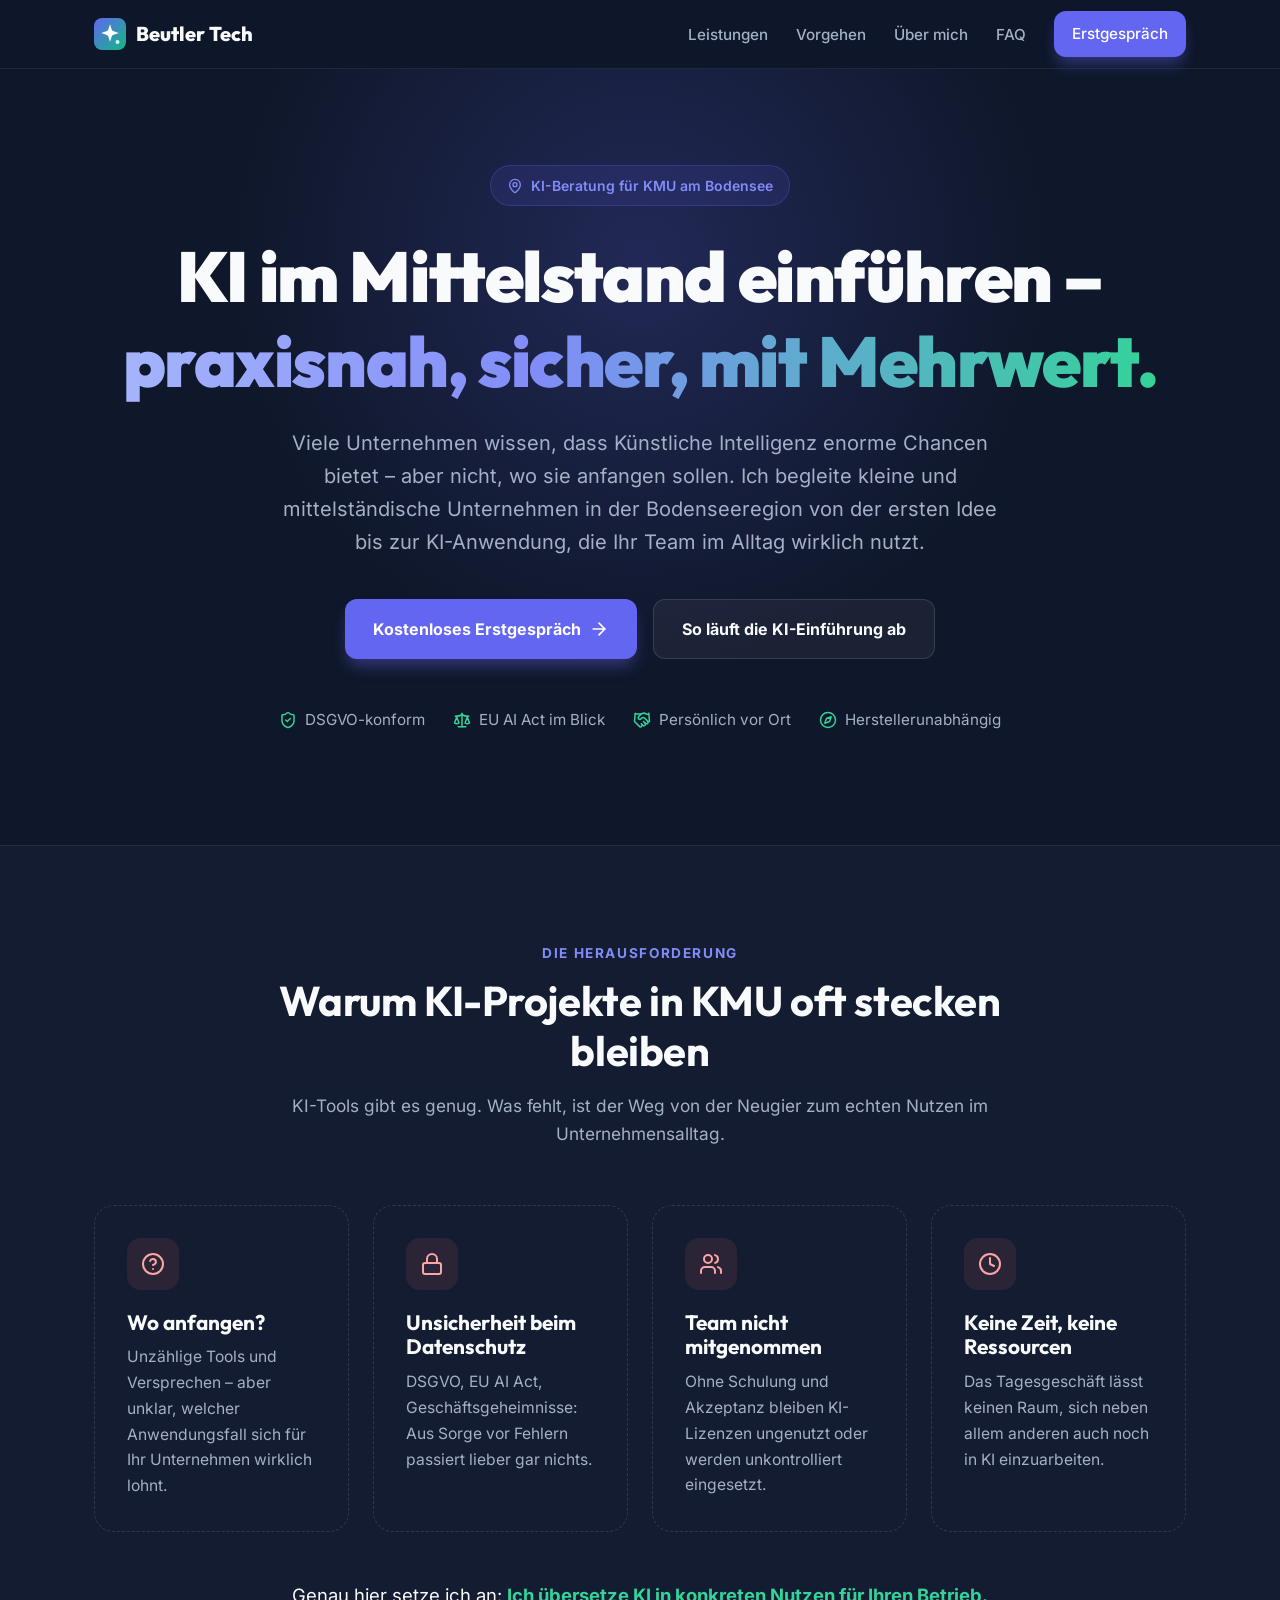
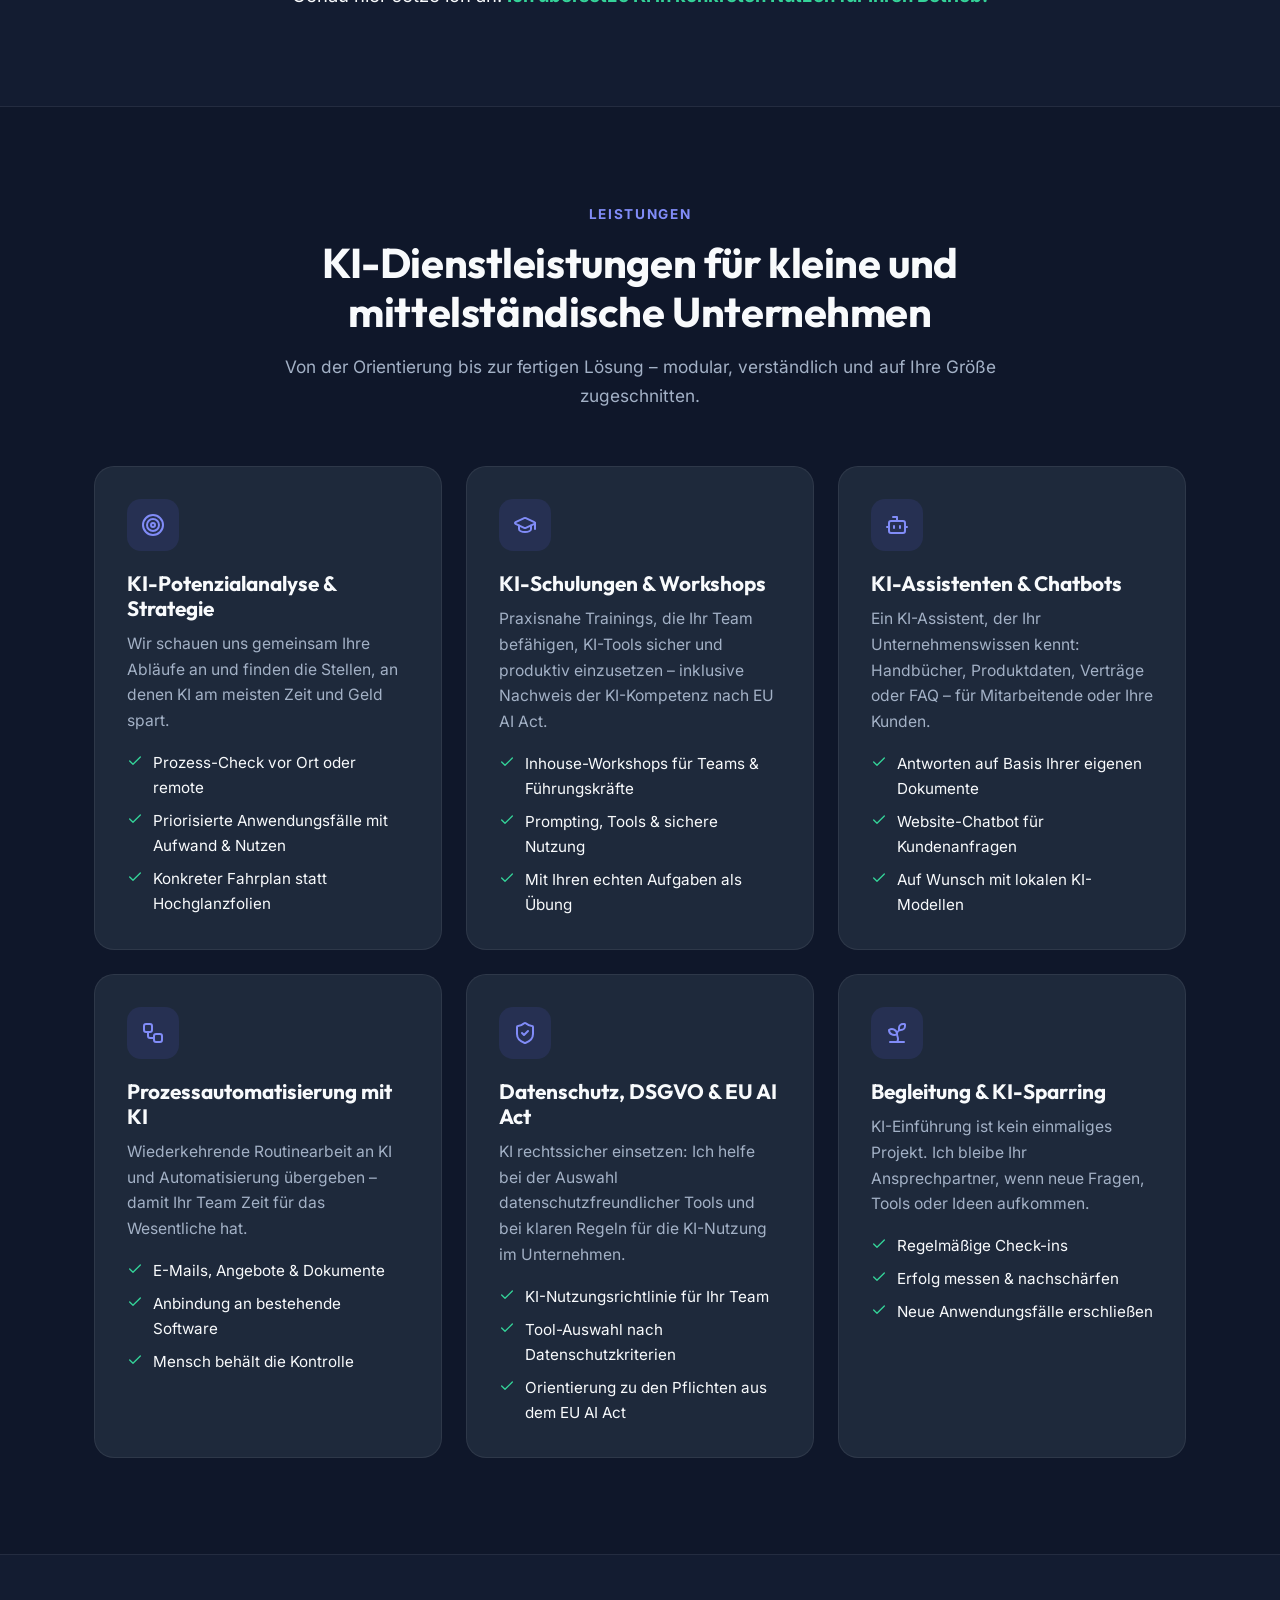
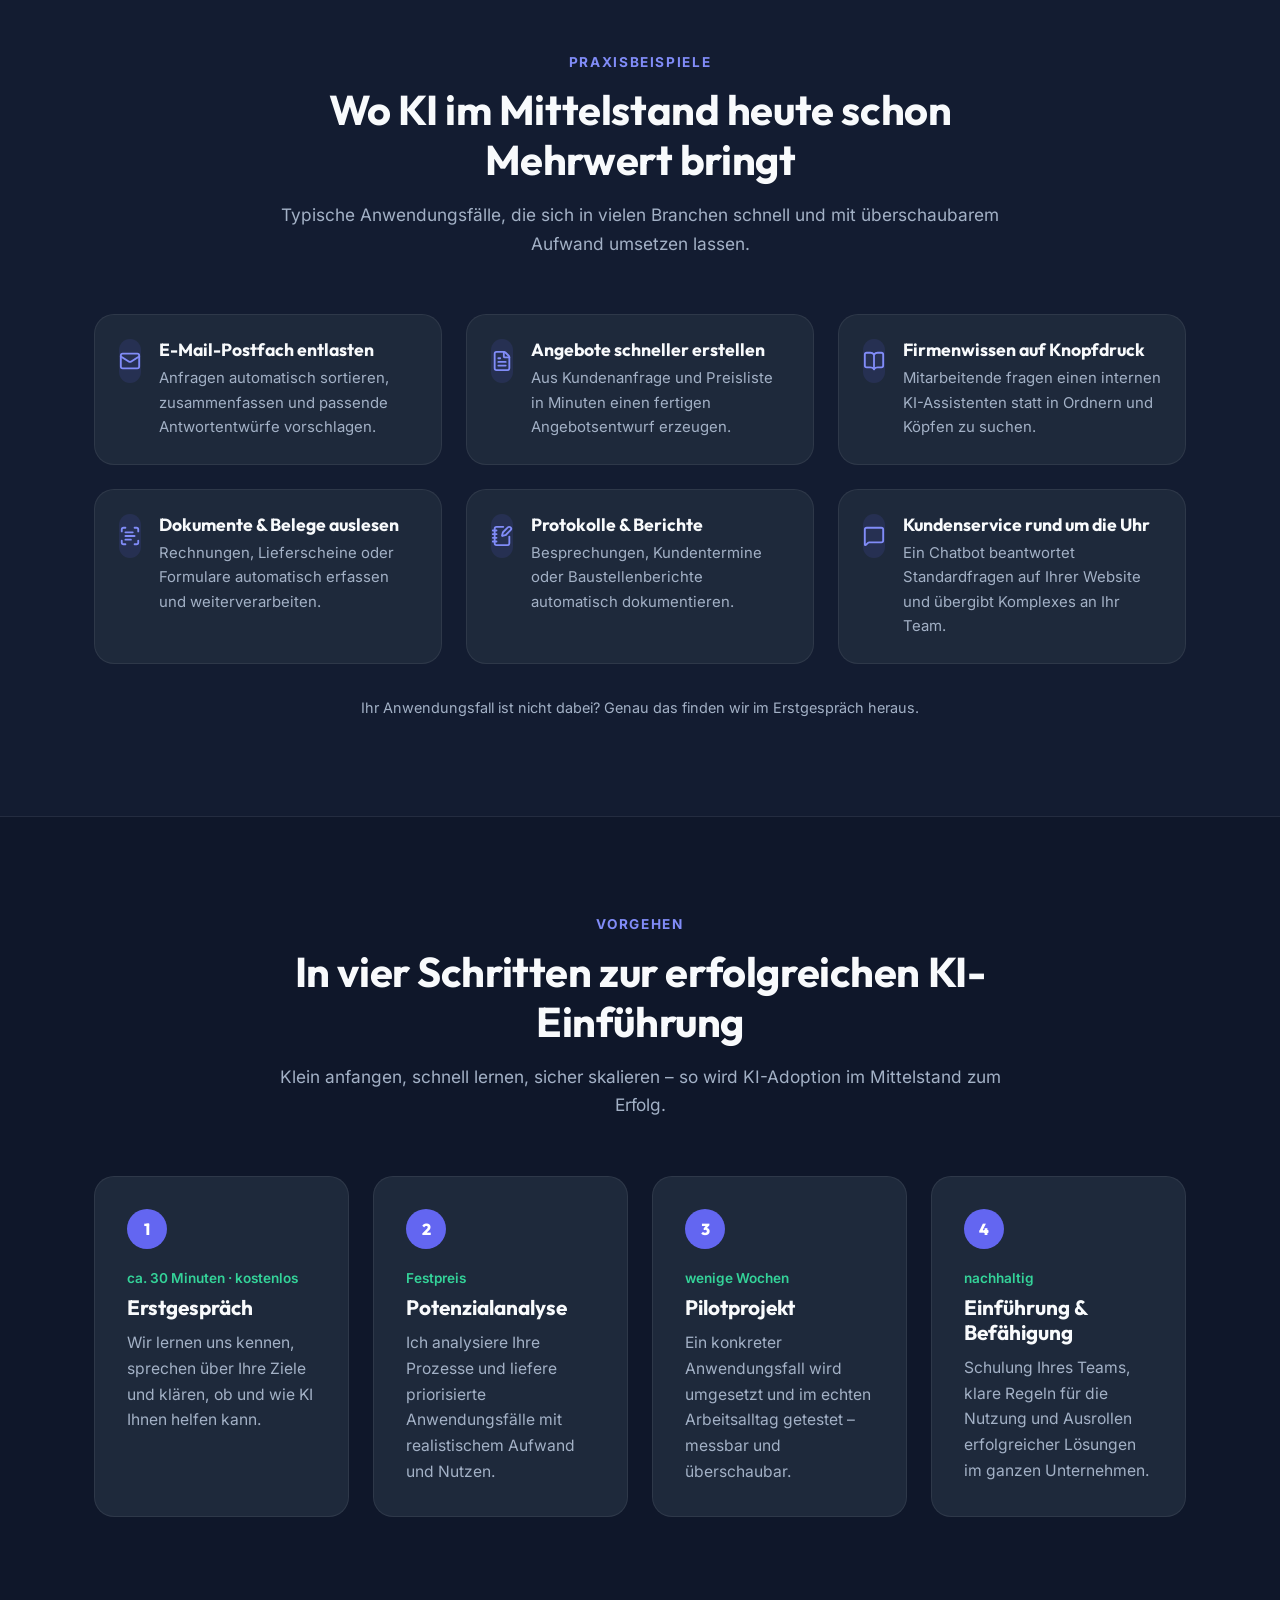
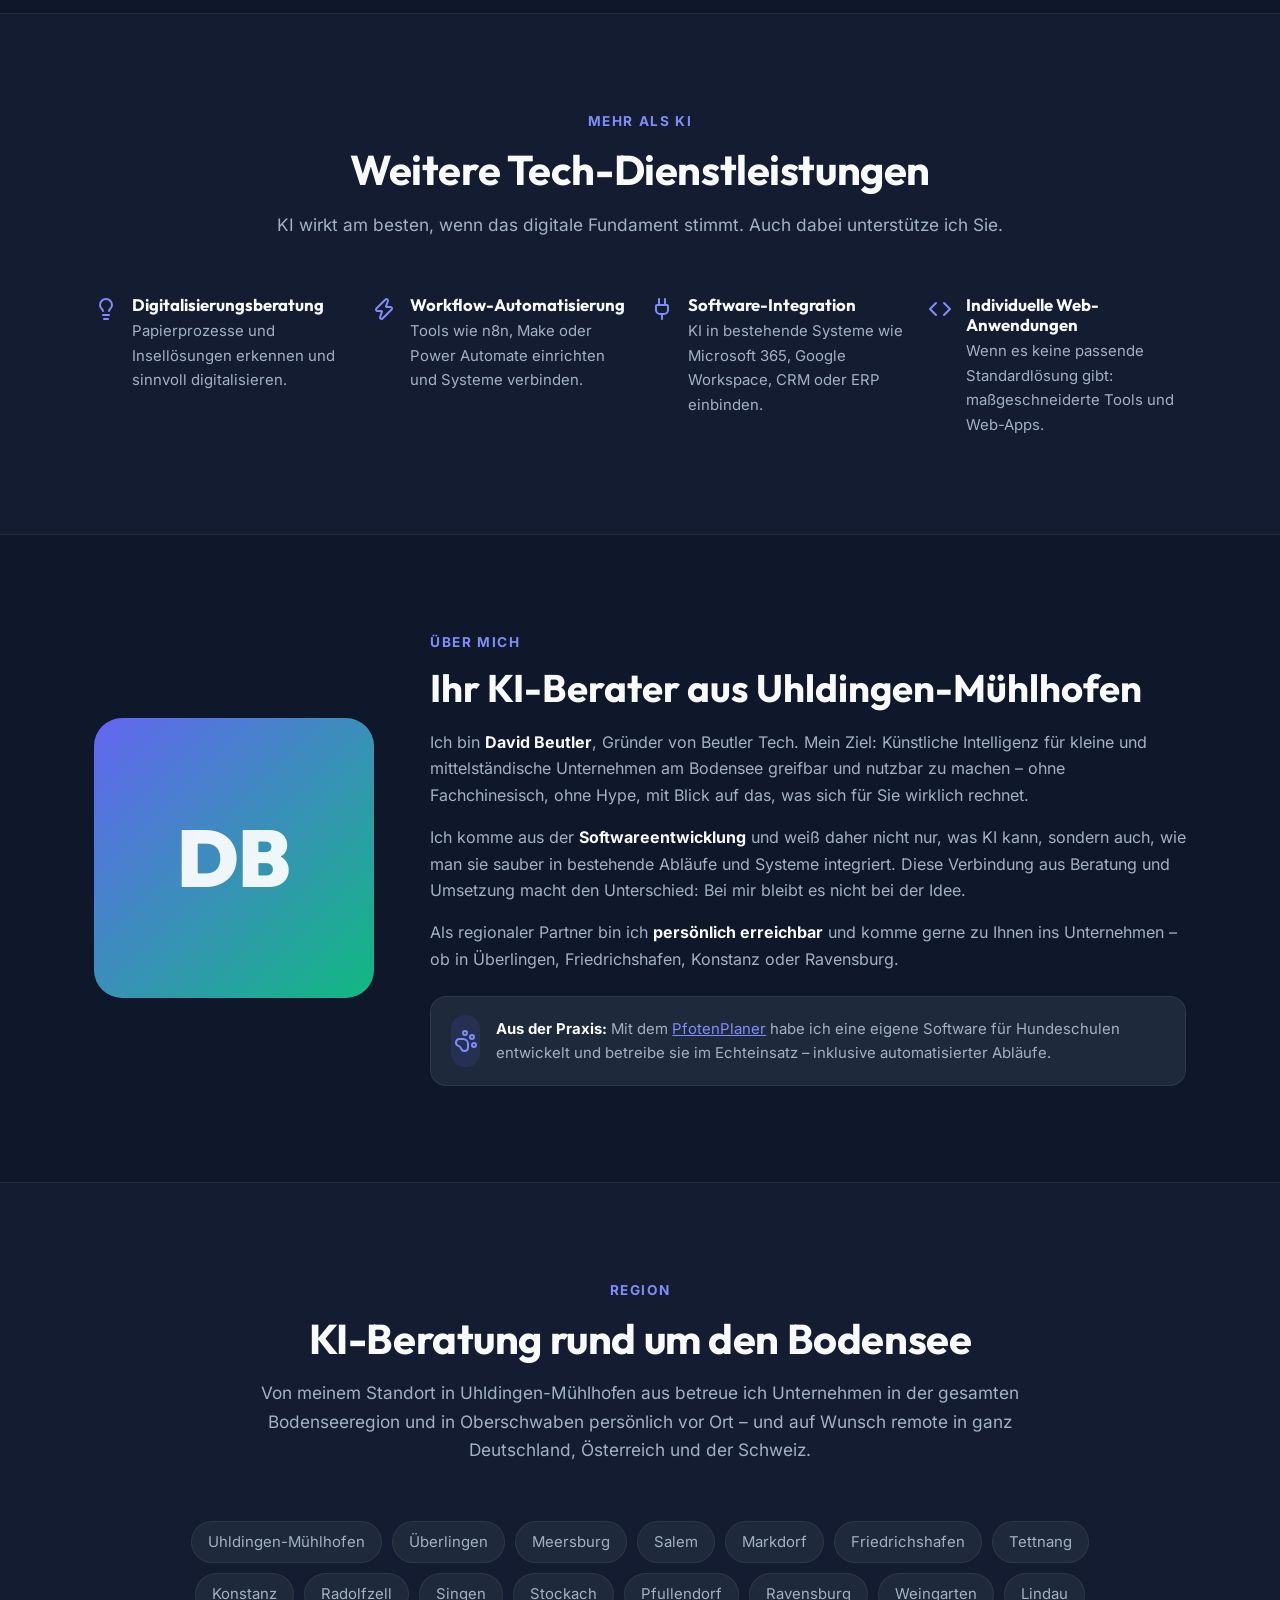
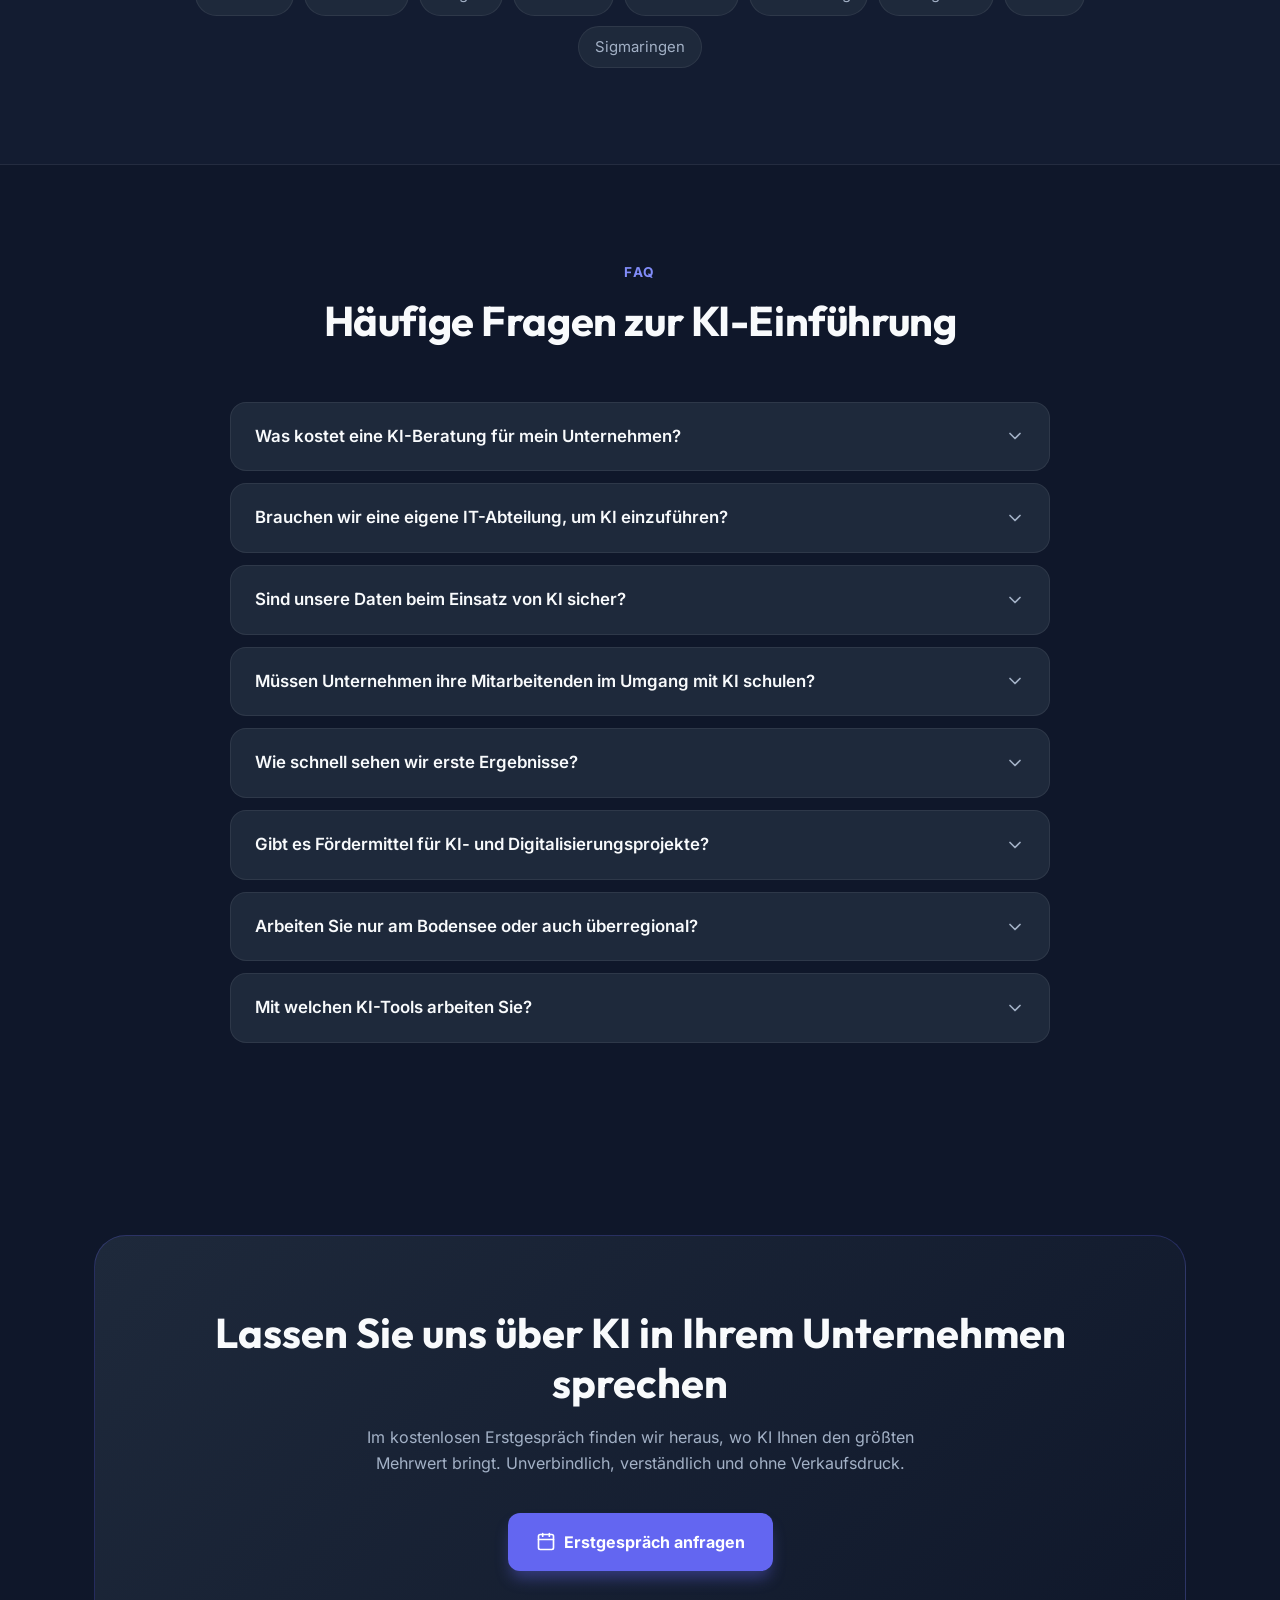
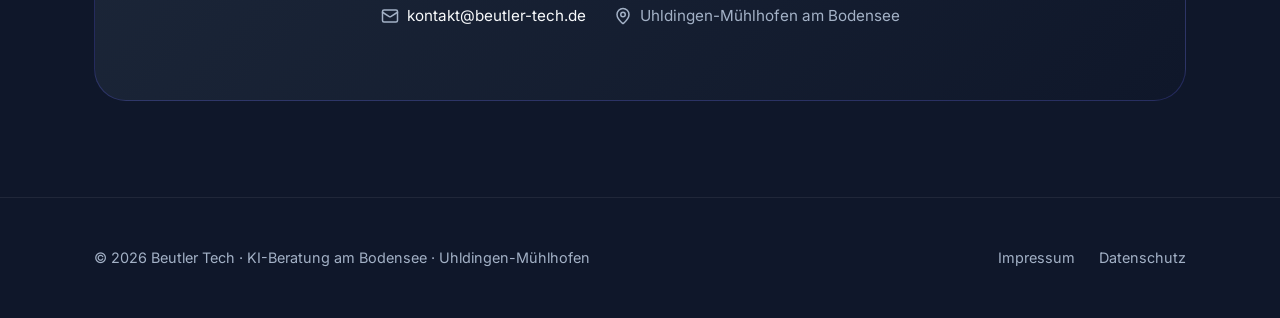
==== index.html @ 0187c8d6 "Relaunch: Positionierung als KI-Beratung für KMU am Bodensee - Startseite komplett neu auf KI-Adopti" ====
<!DOCTYPE html>
<html lang="de">

<head>
    <meta charset="UTF-8">
    <meta name="viewport" content="width=device-width, initial-scale=1.0">
    <title>KI-Beratung am Bodensee für KMU | Beutler Tech</title>
    <meta name="description"
        content="KI-Beratung & KI-Einführung für kleine und mittelständische Unternehmen am Bodensee: Potenzialanalyse, KI-Schulungen nach EU AI Act, KI-Assistenten und Automatisierung – DSGVO-konform, persönlich, aus Uhldingen-Mühlhofen.">
    <meta name="robots" content="index, follow, max-image-preview:large">
    <meta name="author" content="David Beutler">
    <link rel="canonical" href="https://beutler-tech.de/">
    <meta name="theme-color" content="#0f172a">

    <!-- Lokale Region (für regionale Suche) -->
    <meta name="geo.region" content="DE-BW">
    <meta name="geo.placename" content="Uhldingen-Mühlhofen">
    <meta name="geo.position" content="47.7333;9.2500">
    <meta name="ICBM" content="47.7333, 9.2500">

    <!-- Open Graph / Social Media -->
    <meta property="og:type" content="website">
    <meta property="og:locale" content="de_DE">
    <meta property="og:site_name" content="Beutler Tech">
    <meta property="og:url" content="https://beutler-tech.de/">
    <meta property="og:title" content="KI-Beratung am Bodensee für KMU | Beutler Tech">
    <meta property="og:description"
        content="KI im Mittelstand einführen – praxisnah, DSGVO-konform und mit messbarem Nutzen. Persönliche KI-Beratung, Schulungen und Umsetzung rund um den Bodensee.">
    <meta property="og:image" content="https://beutler-tech.de/assets/img/og-image.png">
    <meta property="og:image:width" content="1200">
    <meta property="og:image:height" content="630">
    <meta property="og:image:alt" content="Beutler Tech – KI-Beratung für KMU am Bodensee">
    <meta name="twitter:card" content="summary_large_image">

    <!-- Icons -->
    <link rel="icon" href="/favicon.svg" type="image/svg+xml">
    <link rel="apple-touch-icon" href="/assets/img/apple-touch-icon.png">

    <link rel="preload" href="/assets/fonts/outfit-latin-var.woff2" as="font" type="font/woff2" crossorigin>
    <link rel="preload" href="/assets/fonts/inter-latin-var.woff2" as="font" type="font/woff2" crossorigin>
    <link rel="stylesheet" href="/assets/css/style.css">
    <script>document.documentElement.classList.add('js');</script>

    <!-- Strukturierte Daten für Suchmaschinen -->
    <script type="application/ld+json">
    {
        "@context": "https://schema.org",
        "@graph": [
            {
                "@type": "ProfessionalService",
                "@id": "https://beutler-tech.de/#business",
                "name": "Beutler Tech",
                "alternateName": "Beutler Tech – KI-Beratung am Bodensee",
                "description": "KI-Beratung, KI-Schulungen und KI-Einführung für kleine und mittelständische Unternehmen in der Bodenseeregion. Potenzialanalyse, KI-Assistenten, Prozessautomatisierung, DSGVO und EU AI Act.",
                "url": "https://beutler-tech.de/",
                "logo": "https://beutler-tech.de/assets/img/apple-touch-icon.png",
                "image": "https://beutler-tech.de/assets/img/og-image.png",
                "email": "kontakt@beutler-tech.de",
                "founder": { "@id": "https://beutler-tech.de/#david" },
                "address": {
                    "@type": "PostalAddress",
                    "addressLocality": "Uhldingen-Mühlhofen",
                    "postalCode": "88690",
                    "addressRegion": "Baden-Württemberg",
                    "addressCountry": "DE"
                },
                "geo": {
                    "@type": "GeoCoordinates",
                    "latitude": 47.7333,
                    "longitude": 9.25
                },
                "areaServed": [
                    { "@type": "AdministrativeArea", "name": "Bodenseekreis" },
                    { "@type": "AdministrativeArea", "name": "Landkreis Konstanz" },
                    { "@type": "AdministrativeArea", "name": "Landkreis Ravensburg" },
                    { "@type": "AdministrativeArea", "name": "Landkreis Sigmaringen" },
                    { "@type": "AdministrativeArea", "name": "Landkreis Lindau (Bodensee)" },
                    { "@type": "City", "name": "Überlingen" },
                    { "@type": "City", "name": "Friedrichshafen" },
                    { "@type": "City", "name": "Konstanz" },
                    { "@type": "City", "name": "Ravensburg" },
                    { "@type": "City", "name": "Lindau" },
                    { "@type": "City", "name": "Meersburg" },
                    { "@type": "City", "name": "Markdorf" },
                    { "@type": "City", "name": "Singen" },
                    { "@type": "City", "name": "Radolfzell" },
                    { "@type": "Country", "name": "Deutschland" }
                ],
                "knowsAbout": [
                    "Künstliche Intelligenz",
                    "KI-Beratung",
                    "KI-Einführung im Mittelstand",
                    "Generative KI",
                    "KI-Assistenten und Chatbots",
                    "Prozessautomatisierung",
                    "EU AI Act",
                    "DSGVO",
                    "Digitalisierung"
                ],
                "hasOfferCatalog": {
                    "@type": "OfferCatalog",
                    "name": "KI-Dienstleistungen für KMU",
                    "itemListElement": [
                        { "@type": "Offer", "itemOffered": { "@type": "Service", "name": "KI-Potenzialanalyse und KI-Strategie" } },
                        { "@type": "Offer", "itemOffered": { "@type": "Service", "name": "KI-Schulungen und Workshops (KI-Kompetenz nach EU AI Act)" } },
                        { "@type": "Offer", "itemOffered": { "@type": "Service", "name": "KI-Assistenten und Chatbots auf Basis eigener Unternehmensdaten" } },
                        { "@type": "Offer", "itemOffered": { "@type": "Service", "name": "Prozessautomatisierung mit KI" } },
                        { "@type": "Offer", "itemOffered": { "@type": "Service", "name": "Beratung zu DSGVO und EU AI Act beim KI-Einsatz" } },
                        { "@type": "Offer", "itemOffered": { "@type": "Service", "name": "KI-Begleitung und Change Management" } }
                    ]
                }
            },
            {
                "@type": "Person",
                "@id": "https://beutler-tech.de/#david",
                "name": "David Beutler",
                "jobTitle": "KI-Berater und Gründer",
                "worksFor": { "@id": "https://beutler-tech.de/#business" }
            },
            {
                "@type": "WebSite",
                "@id": "https://beutler-tech.de/#website",
                "url": "https://beutler-tech.de/",
                "name": "Beutler Tech",
                "inLanguage": "de-DE",
                "publisher": { "@id": "https://beutler-tech.de/#business" }
            },
            {
                "@type": "FAQPage",
                "mainEntity": [
                    {
                        "@type": "Question",
                        "name": "Was kostet eine KI-Beratung für mein Unternehmen?",
                        "acceptedAnswer": { "@type": "Answer", "text": "Das Erstgespräch (ca. 30 Minuten) ist kostenlos und unverbindlich. Danach erhalten Sie ein transparentes Festpreisangebot – etwa für eine Potenzialanalyse, einen Workshop oder ein Pilotprojekt. So wissen Sie vorher genau, was Sie erwartet." }
                    },
                    {
                        "@type": "Question",
                        "name": "Brauchen wir eine eigene IT-Abteilung, um KI einzuführen?",
                        "acceptedAnswer": { "@type": "Answer", "text": "Nein. Gerade kleine und mittelständische Unternehmen ohne eigene IT-Abteilung profitieren von einer Begleitung. Ich übernehme die technische Seite und sorge dafür, dass Ihr Team die Lösungen im Alltag sicher nutzen kann." }
                    },
                    {
                        "@type": "Question",
                        "name": "Sind unsere Daten beim Einsatz von KI sicher?",
                        "acceptedAnswer": { "@type": "Answer", "text": "Datenschutz steht bei mir an erster Stelle. Ich setze auf DSGVO-konforme Lösungen, wo möglich mit Datenverarbeitung in der EU oder mit lokal betriebenen KI-Modellen, sodass sensible Daten Ihr Unternehmen nicht verlassen. Vor jedem Projekt klären wir gemeinsam, welche Daten wie verarbeitet werden." }
                    },
                    {
                        "@type": "Question",
                        "name": "Müssen Unternehmen ihre Mitarbeitenden im Umgang mit KI schulen?",
                        "acceptedAnswer": { "@type": "Answer", "text": "Ja. Seit Februar 2025 verpflichtet der EU AI Act (Artikel 4) Unternehmen, die KI-Systeme einsetzen, für ausreichende KI-Kompetenz ihrer Mitarbeitenden zu sorgen. Meine praxisnahen KI-Schulungen helfen Ihnen, diese Anforderung zu erfüllen und KI gleichzeitig produktiv zu nutzen." }
                    },
                    {
                        "@type": "Question",
                        "name": "Wie schnell sehen wir erste Ergebnisse?",
                        "acceptedAnswer": { "@type": "Answer", "text": "Ein erster Pilot für einen konkreten Anwendungsfall ist häufig innerhalb weniger Wochen einsatzbereit. Ich setze bewusst auf kleine, schnelle Erfolge statt auf große Strategiepapiere." }
                    },
                    {
                        "@type": "Question",
                        "name": "Gibt es Fördermittel für KI- und Digitalisierungsprojekte?",
                        "acceptedAnswer": { "@type": "Answer", "text": "Für kleine und mittelständische Unternehmen gibt es immer wieder Förderprogramme von Bund und Land Baden-Württemberg, die Beratung oder Digitalisierungsprojekte bezuschussen können. Welche aktuell passen, prüfen wir gerne gemeinsam im Erstgespräch." }
                    },
                    {
                        "@type": "Question",
                        "name": "Arbeiten Sie nur am Bodensee oder auch überregional?",
                        "acceptedAnswer": { "@type": "Answer", "text": "Mein Schwerpunkt liegt auf der Bodenseeregion – von Überlingen und Friedrichshafen über Konstanz bis Ravensburg und Lindau. Hier komme ich gerne persönlich vorbei. Beratung und Schulungen sind aber auch remote in ganz Deutschland, Österreich und der Schweiz möglich." }
                    },
                    {
                        "@type": "Question",
                        "name": "Mit welchen KI-Tools arbeiten Sie?",
                        "acceptedAnswer": { "@type": "Answer", "text": "Ich arbeite herstellerunabhängig. Je nach Anforderung, Budget und Datenschutzbedarf kommen z. B. ChatGPT, Microsoft Copilot, Claude, Mistral oder lokal betriebene Open-Source-Modelle zum Einsatz. Entscheidend ist, was zu Ihrem Unternehmen passt – nicht, was gerade im Trend liegt." }
                    }
                ]
            }
        ]
    }
    </script>
</head>

<body>
    <a class="skip-link" href="#main">Zum Inhalt springen</a>

    <header class="site-header">
        <nav class="container nav" aria-label="Hauptnavigation">
            <a href="/" class="logo" aria-label="Beutler Tech – Startseite">
                <img src="/favicon.svg" alt="" width="32" height="32">
                Beutler Tech
            </a>
            <button class="nav-toggle" aria-expanded="false" aria-controls="nav-links" aria-label="Menü öffnen">
                <svg width="24" height="24" viewBox="0 0 24 24" fill="none" stroke="currentColor" stroke-width="2" stroke-linecap="round" stroke-linejoin="round" aria-hidden="true"><path d="M4 5h16" /><path d="M4 12h16" /><path d="M4 19h16" /></svg>
            </button>
            <ul class="nav-links" id="nav-links">
                <li><a href="#leistungen">Leistungen</a></li>
                <li><a href="#vorgehen">Vorgehen</a></li>
                <li><a href="#ueber-mich">Über mich</a></li>
                <li><a href="#faq">FAQ</a></li>
                <li><a href="#kontakt" class="btn btn-primary">Erstgespräch</a></li>
            </ul>
        </nav>
    </header>

    <main id="main">
        <!-- HERO -->
        <section class="hero">
            <div class="container">
                <p class="badge">
                    <svg width="16" height="16" viewBox="0 0 24 24" fill="none" stroke="currentColor" stroke-width="2" stroke-linecap="round" stroke-linejoin="round" aria-hidden="true"><path d="M20 10c0 4.993-5.539 10.193-7.399 11.799a1 1 0 0 1-1.202 0C9.539 20.193 4 14.993 4 10a8 8 0 0 1 16 0" /><circle cx="12" cy="10" r="3" /></svg>
                    KI-Beratung für KMU am Bodensee
                </p>
                <h1>KI im Mittelstand einführen –<br><span class="gradient-text">praxisnah, sicher, mit
                        Mehrwert.</span></h1>
                <p class="lead">Viele Unternehmen wissen, dass Künstliche Intelligenz enorme Chancen bietet – aber
                    nicht, wo sie anfangen sollen. Ich begleite kleine und mittelständische Unternehmen in der
                    Bodenseeregion von der ersten Idee bis zur KI-Anwendung, die Ihr Team im Alltag wirklich nutzt.</p>
                <div class="cta-group">
                    <a href="#kontakt" class="btn btn-primary">
                        Kostenloses Erstgespräch
                        <svg width="20" height="20" viewBox="0 0 24 24" fill="none" stroke="currentColor" stroke-width="2" stroke-linecap="round" stroke-linejoin="round" aria-hidden="true"><path d="M5 12h14" /><path d="m12 5 7 7-7 7" /></svg>
                    </a>
                    <a href="#vorgehen" class="btn btn-outline">So läuft die KI-Einführung ab</a>
                </div>
                <ul class="trust-row">
                    <li><svg width="18" height="18" viewBox="0 0 24 24" fill="none" stroke="currentColor" stroke-width="2" stroke-linecap="round" stroke-linejoin="round" aria-hidden="true"><path d="M20 13c0 5-3.5 7.5-7.66 8.95a1 1 0 0 1-.67-.01C7.5 20.5 4 18 4 13V6a1 1 0 0 1 1-1c2 0 4.5-1.2 6.24-2.72a1.17 1.17 0 0 1 1.52 0C14.51 3.81 17 5 19 5a1 1 0 0 1 1 1z" /><path d="m9 12 2 2 4-4" /></svg> DSGVO-konform</li>
                    <li><svg width="18" height="18" viewBox="0 0 24 24" fill="none" stroke="currentColor" stroke-width="2" stroke-linecap="round" stroke-linejoin="round" aria-hidden="true"><path d="M12 3v18" /><path d="m19 8 3 8a5 5 0 0 1-6 0zV7" /><path d="M3 7h1a17 17 0 0 0 8-2 17 17 0 0 0 8 2h1" /><path d="m5 8 3 8a5 5 0 0 1-6 0zV7" /><path d="M7 21h10" /></svg> EU AI Act im Blick</li>
                    <li><svg width="18" height="18" viewBox="0 0 24 24" fill="none" stroke="currentColor" stroke-width="2" stroke-linecap="round" stroke-linejoin="round" aria-hidden="true"><path d="m11 17 2 2a1 1 0 1 0 3-3" /><path d="m14 14 2.5 2.5a1 1 0 1 0 3-3l-3.88-3.88a3 3 0 0 0-4.24 0l-.88.88a1 1 0 1 1-3-3l2.81-2.81a5.79 5.79 0 0 1 7.06-.87l.47.28a2 2 0 0 0 1.42.25L21 4" /><path d="m21 3 1 11h-2" /><path d="M3 3 2 14l6.5 6.5a1 1 0 1 0 3-3" /><path d="M3 4h8" /></svg> Persönlich vor Ort</li>
                    <li><svg width="18" height="18" viewBox="0 0 24 24" fill="none" stroke="currentColor" stroke-width="2" stroke-linecap="round" stroke-linejoin="round" aria-hidden="true"><circle cx="12" cy="12" r="10" /><path d="m16.24 7.76-1.804 5.411a2 2 0 0 1-1.265 1.265L7.76 16.24l1.804-5.411a2 2 0 0 1 1.265-1.265z" /></svg> Herstellerunabhängig</li>
                </ul>
            </div>
        </section>

        <!-- PROBLEM -->
        <section class="section section-alt" aria-labelledby="problem-title">
            <div class="container">
                <div class="section-title">
                    <span class="eyebrow">Die Herausforderung</span>
                    <h2 id="problem-title">Warum KI-Projekte in KMU oft stecken bleiben</h2>
                    <p>KI-Tools gibt es genug. Was fehlt, ist der Weg von der Neugier zum echten Nutzen im
                        Unternehmensalltag.</p>
                </div>
                <div class="grid grid-4">
                    <div class="card problem-card reveal">
                        <div class="card-icon"><svg width="24" height="24" viewBox="0 0 24 24" fill="none" stroke="currentColor" stroke-width="2" stroke-linecap="round" stroke-linejoin="round" aria-hidden="true"><circle cx="12" cy="12" r="10" /><path d="M9.09 9a3 3 0 0 1 5.83 1c0 2-3 3-3 3" /><path d="M12 17h.01" /></svg></div>
                        <h3>Wo anfangen?</h3>
                        <p>Unzählige Tools und Versprechen – aber unklar, welcher Anwendungsfall sich für Ihr
                            Unternehmen wirklich lohnt.</p>
                    </div>
                    <div class="card problem-card reveal">
                        <div class="card-icon"><svg width="24" height="24" viewBox="0 0 24 24" fill="none" stroke="currentColor" stroke-width="2" stroke-linecap="round" stroke-linejoin="round" aria-hidden="true"><rect width="18" height="11" x="3" y="11" rx="2" ry="2" /><path d="M7 11V7a5 5 0 0 1 10 0v4" /></svg></div>
                        <h3>Unsicherheit beim Datenschutz</h3>
                        <p>DSGVO, EU AI Act, Geschäftsgeheimnisse: Aus Sorge vor Fehlern passiert lieber gar nichts.
                        </p>
                    </div>
                    <div class="card problem-card reveal">
                        <div class="card-icon"><svg width="24" height="24" viewBox="0 0 24 24" fill="none" stroke="currentColor" stroke-width="2" stroke-linecap="round" stroke-linejoin="round" aria-hidden="true"><path d="M16 21v-2a4 4 0 0 0-4-4H6a4 4 0 0 0-4 4v2" /><path d="M16 3.128a4 4 0 0 1 0 7.744" /><path d="M22 21v-2a4 4 0 0 0-3-3.87" /><circle cx="9" cy="7" r="4" /></svg></div>
                        <h3>Team nicht mitgenommen</h3>
                        <p>Ohne Schulung und Akzeptanz bleiben KI-Lizenzen ungenutzt oder werden unkontrolliert
                            eingesetzt.</p>
                    </div>
                    <div class="card problem-card reveal">
                        <div class="card-icon"><svg width="24" height="24" viewBox="0 0 24 24" fill="none" stroke="currentColor" stroke-width="2" stroke-linecap="round" stroke-linejoin="round" aria-hidden="true"><circle cx="12" cy="12" r="10" /><path d="M12 6v6l4 2" /></svg></div>
                        <h3>Keine Zeit, keine Ressourcen</h3>
                        <p>Das Tagesgeschäft lässt keinen Raum, sich neben allem anderen auch noch in KI
                            einzuarbeiten.</p>
                    </div>
                </div>
                <p class="bridge">Genau hier setze ich an: <strong>Ich übersetze KI in konkreten Nutzen für Ihren
                        Betrieb.</strong></p>
            </div>
        </section>

        <!-- LEISTUNGEN -->
        <section class="section" id="leistungen" aria-labelledby="leistungen-title">
            <div class="container">
                <div class="section-title">
                    <span class="eyebrow">Leistungen</span>
                    <h2 id="leistungen-title">KI-Dienstleistungen für kleine und mittelständische Unternehmen</h2>
                    <p>Von der Orientierung bis zur fertigen Lösung – modular, verständlich und auf Ihre Größe
                        zugeschnitten.</p>
                </div>
                <div class="grid">
                    <article class="card reveal">
                        <div class="card-icon"><svg width="24" height="24" viewBox="0 0 24 24" fill="none" stroke="currentColor" stroke-width="2" stroke-linecap="round" stroke-linejoin="round" aria-hidden="true"><circle cx="12" cy="12" r="10" /><circle cx="12" cy="12" r="6" /><circle cx="12" cy="12" r="2" /></svg></div>
                        <h3>KI-Potenzialanalyse &amp; Strategie</h3>
                        <p>Wir schauen uns gemeinsam Ihre Abläufe an und finden die Stellen, an denen KI am meisten
                            Zeit und Geld spart.</p>
                        <ul>
                            <li><svg width="16" height="16" viewBox="0 0 24 24" fill="none" stroke="currentColor" stroke-width="2" stroke-linecap="round" stroke-linejoin="round" aria-hidden="true"><path d="M20 6 9 17l-5-5" /></svg> Prozess-Check vor Ort oder remote</li>
                            <li><svg width="16" height="16" viewBox="0 0 24 24" fill="none" stroke="currentColor" stroke-width="2" stroke-linecap="round" stroke-linejoin="round" aria-hidden="true"><path d="M20 6 9 17l-5-5" /></svg> Priorisierte Anwendungsfälle mit Aufwand &amp; Nutzen</li>
                            <li><svg width="16" height="16" viewBox="0 0 24 24" fill="none" stroke="currentColor" stroke-width="2" stroke-linecap="round" stroke-linejoin="round" aria-hidden="true"><path d="M20 6 9 17l-5-5" /></svg> Konkreter Fahrplan statt Hochglanzfolien</li>
                        </ul>
                    </article>
                    <article class="card reveal">
                        <div class="card-icon"><svg width="24" height="24" viewBox="0 0 24 24" fill="none" stroke="currentColor" stroke-width="2" stroke-linecap="round" stroke-linejoin="round" aria-hidden="true"><path d="M21.42 10.922a1 1 0 0 0-.019-1.838L12.83 5.18a2 2 0 0 0-1.66 0L2.6 9.08a1 1 0 0 0 0 1.832l8.57 3.908a2 2 0 0 0 1.66 0z" /><path d="M22 10v6" /><path d="M6 12.5V16a6 3 0 0 0 12 0v-3.5" /></svg></div>
                        <h3>KI-Schulungen &amp; Workshops</h3>
                        <p>Praxisnahe Trainings, die Ihr Team befähigen, KI-Tools sicher und produktiv einzusetzen –
                            inklusive Nachweis der KI-Kompetenz nach EU AI Act.</p>
                        <ul>
                            <li><svg width="16" height="16" viewBox="0 0 24 24" fill="none" stroke="currentColor" stroke-width="2" stroke-linecap="round" stroke-linejoin="round" aria-hidden="true"><path d="M20 6 9 17l-5-5" /></svg> Inhouse-Workshops für Teams &amp; Führungskräfte</li>
                            <li><svg width="16" height="16" viewBox="0 0 24 24" fill="none" stroke="currentColor" stroke-width="2" stroke-linecap="round" stroke-linejoin="round" aria-hidden="true"><path d="M20 6 9 17l-5-5" /></svg> Prompting, Tools &amp; sichere Nutzung</li>
                            <li><svg width="16" height="16" viewBox="0 0 24 24" fill="none" stroke="currentColor" stroke-width="2" stroke-linecap="round" stroke-linejoin="round" aria-hidden="true"><path d="M20 6 9 17l-5-5" /></svg> Mit Ihren echten Aufgaben als Übung</li>
                        </ul>
                    </article>
                    <article class="card reveal">
                        <div class="card-icon"><svg width="24" height="24" viewBox="0 0 24 24" fill="none" stroke="currentColor" stroke-width="2" stroke-linecap="round" stroke-linejoin="round" aria-hidden="true"><path d="M12 8V4H8" /><rect width="16" height="12" x="4" y="8" rx="2" /><path d="M2 14h2" /><path d="M20 14h2" /><path d="M15 13v2" /><path d="M9 13v2" /></svg></div>
                        <h3>KI-Assistenten &amp; Chatbots</h3>
                        <p>Ein KI-Assistent, der Ihr Unternehmenswissen kennt: Handbücher, Produktdaten, Verträge oder
                            FAQ – für Mitarbeitende oder Ihre Kunden.</p>
                        <ul>
                            <li><svg width="16" height="16" viewBox="0 0 24 24" fill="none" stroke="currentColor" stroke-width="2" stroke-linecap="round" stroke-linejoin="round" aria-hidden="true"><path d="M20 6 9 17l-5-5" /></svg> Antworten auf Basis Ihrer eigenen Dokumente</li>
                            <li><svg width="16" height="16" viewBox="0 0 24 24" fill="none" stroke="currentColor" stroke-width="2" stroke-linecap="round" stroke-linejoin="round" aria-hidden="true"><path d="M20 6 9 17l-5-5" /></svg> Website-Chatbot für Kundenanfragen</li>
                            <li><svg width="16" height="16" viewBox="0 0 24 24" fill="none" stroke="currentColor" stroke-width="2" stroke-linecap="round" stroke-linejoin="round" aria-hidden="true"><path d="M20 6 9 17l-5-5" /></svg> Auf Wunsch mit lokalen KI-Modellen</li>
                        </ul>
                    </article>
                    <article class="card reveal">
                        <div class="card-icon"><svg width="24" height="24" viewBox="0 0 24 24" fill="none" stroke="currentColor" stroke-width="2" stroke-linecap="round" stroke-linejoin="round" aria-hidden="true"><rect width="8" height="8" x="3" y="3" rx="2" /><path d="M7 11v4a2 2 0 0 0 2 2h4" /><rect width="8" height="8" x="13" y="13" rx="2" /></svg></div>
                        <h3>Prozessautomatisierung mit KI</h3>
                        <p>Wiederkehrende Routinearbeit an KI und Automatisierung übergeben – damit Ihr Team Zeit für das
                            Wesentliche hat.</p>
                        <ul>
                            <li><svg width="16" height="16" viewBox="0 0 24 24" fill="none" stroke="currentColor" stroke-width="2" stroke-linecap="round" stroke-linejoin="round" aria-hidden="true"><path d="M20 6 9 17l-5-5" /></svg> E-Mails, Angebote &amp; Dokumente</li>
                            <li><svg width="16" height="16" viewBox="0 0 24 24" fill="none" stroke="currentColor" stroke-width="2" stroke-linecap="round" stroke-linejoin="round" aria-hidden="true"><path d="M20 6 9 17l-5-5" /></svg> Anbindung an bestehende Software</li>
                            <li><svg width="16" height="16" viewBox="0 0 24 24" fill="none" stroke="currentColor" stroke-width="2" stroke-linecap="round" stroke-linejoin="round" aria-hidden="true"><path d="M20 6 9 17l-5-5" /></svg> Mensch behält die Kontrolle</li>
                        </ul>
                    </article>
                    <article class="card reveal">
                        <div class="card-icon"><svg width="24" height="24" viewBox="0 0 24 24" fill="none" stroke="currentColor" stroke-width="2" stroke-linecap="round" stroke-linejoin="round" aria-hidden="true"><path d="M20 13c0 5-3.5 7.5-7.66 8.95a1 1 0 0 1-.67-.01C7.5 20.5 4 18 4 13V6a1 1 0 0 1 1-1c2 0 4.5-1.2 6.24-2.72a1.17 1.17 0 0 1 1.52 0C14.51 3.81 17 5 19 5a1 1 0 0 1 1 1z" /><path d="m9 12 2 2 4-4" /></svg></div>
                        <h3>Datenschutz, DSGVO &amp; EU AI Act</h3>
                        <p>KI rechtssicher einsetzen: Ich helfe bei der Auswahl datenschutzfreundlicher Tools und bei
                            klaren Regeln für die KI-Nutzung im Unternehmen.</p>
                        <ul>
                            <li><svg width="16" height="16" viewBox="0 0 24 24" fill="none" stroke="currentColor" stroke-width="2" stroke-linecap="round" stroke-linejoin="round" aria-hidden="true"><path d="M20 6 9 17l-5-5" /></svg> KI-Nutzungsrichtlinie für Ihr Team</li>
                            <li><svg width="16" height="16" viewBox="0 0 24 24" fill="none" stroke="currentColor" stroke-width="2" stroke-linecap="round" stroke-linejoin="round" aria-hidden="true"><path d="M20 6 9 17l-5-5" /></svg> Tool-Auswahl nach Datenschutzkriterien</li>
                            <li><svg width="16" height="16" viewBox="0 0 24 24" fill="none" stroke="currentColor" stroke-width="2" stroke-linecap="round" stroke-linejoin="round" aria-hidden="true"><path d="M20 6 9 17l-5-5" /></svg> Orientierung zu den Pflichten aus dem EU AI Act</li>
                        </ul>
                    </article>
                    <article class="card reveal">
                        <div class="card-icon"><svg width="24" height="24" viewBox="0 0 24 24" fill="none" stroke="currentColor" stroke-width="2" stroke-linecap="round" stroke-linejoin="round" aria-hidden="true"><path d="M14 9.536V7a4 4 0 0 1 4-4h1.5a.5.5 0 0 1 .5.5V5a4 4 0 0 1-4 4 4 4 0 0 0-4 4c0 2 1 3 1 5a5 5 0 0 1-1 3" /><path d="M4 9a5 5 0 0 1 8 4 5 5 0 0 1-8-4" /><path d="M5 21h14" /></svg></div>
                        <h3>Begleitung &amp; KI-Sparring</h3>
                        <p>KI-Einführung ist kein einmaliges Projekt. Ich bleibe Ihr Ansprechpartner, wenn neue Fragen,
                            Tools oder Ideen aufkommen.</p>
                        <ul>
                            <li><svg width="16" height="16" viewBox="0 0 24 24" fill="none" stroke="currentColor" stroke-width="2" stroke-linecap="round" stroke-linejoin="round" aria-hidden="true"><path d="M20 6 9 17l-5-5" /></svg> Regelmäßige Check-ins</li>
                            <li><svg width="16" height="16" viewBox="0 0 24 24" fill="none" stroke="currentColor" stroke-width="2" stroke-linecap="round" stroke-linejoin="round" aria-hidden="true"><path d="M20 6 9 17l-5-5" /></svg> Erfolg messen &amp; nachschärfen</li>
                            <li><svg width="16" height="16" viewBox="0 0 24 24" fill="none" stroke="currentColor" stroke-width="2" stroke-linecap="round" stroke-linejoin="round" aria-hidden="true"><path d="M20 6 9 17l-5-5" /></svg> Neue Anwendungsfälle erschließen</li>
                        </ul>
                    </article>
                </div>
            </div>
        </section>

        <!-- ANWENDUNGSBEISPIELE -->
        <section class="section section-alt" aria-labelledby="beispiele-title">
            <div class="container">
                <div class="section-title">
                    <span class="eyebrow">Praxisbeispiele</span>
                    <h2 id="beispiele-title">Wo KI im Mittelstand heute schon Mehrwert bringt</h2>
                    <p>Typische Anwendungsfälle, die sich in vielen Branchen schnell und mit überschaubarem Aufwand
                        umsetzen lassen.</p>
                </div>
                <div class="grid">
                    <div class="card usecase reveal">
                        <div class="card-icon"><svg width="22" height="22" viewBox="0 0 24 24" fill="none" stroke="currentColor" stroke-width="2" stroke-linecap="round" stroke-linejoin="round" aria-hidden="true"><path d="m22 7-8.991 5.727a2 2 0 0 1-2.009 0L2 7" /><rect x="2" y="4" width="20" height="16" rx="2" /></svg></div>
                        <div>
                            <h3>E-Mail-Postfach entlasten</h3>
                            <p>Anfragen automatisch sortieren, zusammenfassen und passende Antwortentwürfe vorschlagen.
                            </p>
                        </div>
                    </div>
                    <div class="card usecase reveal">
                        <div class="card-icon"><svg width="22" height="22" viewBox="0 0 24 24" fill="none" stroke="currentColor" stroke-width="2" stroke-linecap="round" stroke-linejoin="round" aria-hidden="true"><path d="M6 22a2 2 0 0 1-2-2V4a2 2 0 0 1 2-2h8a2.4 2.4 0 0 1 1.704.706l3.588 3.588A2.4 2.4 0 0 1 20 8v12a2 2 0 0 1-2 2z" /><path d="M14 2v5a1 1 0 0 0 1 1h5" /><path d="M10 9H8" /><path d="M16 13H8" /><path d="M16 17H8" /></svg></div>
                        <div>
                            <h3>Angebote schneller erstellen</h3>
                            <p>Aus Kundenanfrage und Preisliste in Minuten einen fertigen Angebotsentwurf erzeugen.</p>
                        </div>
                    </div>
                    <div class="card usecase reveal">
                        <div class="card-icon"><svg width="22" height="22" viewBox="0 0 24 24" fill="none" stroke="currentColor" stroke-width="2" stroke-linecap="round" stroke-linejoin="round" aria-hidden="true"><path d="M12 5v16" /><path d="M20.001 19A2 2 0 0022 17V5a2 2 0 00-1.999-2L16 3.002A5 5 0 0012 5a5 5 0 00-4-2H4a2 2 0 00-2 2v12a2 2 0 001.999 2H8a5 5 0 014 2 5 5 0 014-2z" /></svg></div>
                        <div>
                            <h3>Firmenwissen auf Knopfdruck</h3>
                            <p>Mitarbeitende fragen einen internen KI-Assistenten statt in Ordnern und Köpfen zu
                                suchen.</p>
                        </div>
                    </div>
                    <div class="card usecase reveal">
                        <div class="card-icon"><svg width="22" height="22" viewBox="0 0 24 24" fill="none" stroke="currentColor" stroke-width="2" stroke-linecap="round" stroke-linejoin="round" aria-hidden="true"><path d="M3 7V5a2 2 0 0 1 2-2h2" /><path d="M17 3h2a2 2 0 0 1 2 2v2" /><path d="M21 17v2a2 2 0 0 1-2 2h-2" /><path d="M7 21H5a2 2 0 0 1-2-2v-2" /><path d="M7 8h8" /><path d="M7 12h10" /><path d="M7 16h6" /></svg></div>
                        <div>
                            <h3>Dokumente &amp; Belege auslesen</h3>
                            <p>Rechnungen, Lieferscheine oder Formulare automatisch erfassen und weiterverarbeiten.</p>
                        </div>
                    </div>
                    <div class="card usecase reveal">
                        <div class="card-icon"><svg width="22" height="22" viewBox="0 0 24 24" fill="none" stroke="currentColor" stroke-width="2" stroke-linecap="round" stroke-linejoin="round" aria-hidden="true"><path d="M13.4 2H6a2 2 0 0 0-2 2v16a2 2 0 0 0 2 2h12a2 2 0 0 0 2-2v-7.4" /><path d="M2 6h4" /><path d="M2 10h4" /><path d="M2 14h4" /><path d="M2 18h4" /><path d="M21.378 5.626a1 1 0 1 0-3.004-3.004l-5.01 5.012a2 2 0 0 0-.506.854l-.837 2.87a.5.5 0 0 0 .62.62l2.87-.837a2 2 0 0 0 .854-.506z" /></svg></div>
                        <div>
                            <h3>Protokolle &amp; Berichte</h3>
                            <p>Besprechungen, Kundentermine oder Baustellenberichte automatisch dokumentieren.</p>
                        </div>
                    </div>
                    <div class="card usecase reveal">
                        <div class="card-icon"><svg width="22" height="22" viewBox="0 0 24 24" fill="none" stroke="currentColor" stroke-width="2" stroke-linecap="round" stroke-linejoin="round" aria-hidden="true"><path d="M22 17a2 2 0 0 1-2 2H6.828a2 2 0 0 0-1.414.586l-2.202 2.202A.71.71 0 0 1 2 21.286V5a2 2 0 0 1 2-2h16a2 2 0 0 1 2 2z" /></svg></div>
                        <div>
                            <h3>Kundenservice rund um die Uhr</h3>
                            <p>Ein Chatbot beantwortet Standardfragen auf Ihrer Website und übergibt Komplexes an Ihr
                                Team.</p>
                        </div>
                    </div>
                </div>
                <p class="note">Ihr Anwendungsfall ist nicht dabei? Genau das finden wir im Erstgespräch heraus.</p>
            </div>
        </section>

        <!-- VORGEHEN -->
        <section class="section" id="vorgehen" aria-labelledby="vorgehen-title">
            <div class="container">
                <div class="section-title">
                    <span class="eyebrow">Vorgehen</span>
                    <h2 id="vorgehen-title">In vier Schritten zur erfolgreichen KI-Einführung</h2>
                    <p>Klein anfangen, schnell lernen, sicher skalieren – so wird KI-Adoption im Mittelstand zum Erfolg.
                    </p>
                </div>
                <ol class="grid grid-4 steps">
                    <li class="card step reveal">
                        <span class="step-num">1</span>
                        <span class="meta">ca. 30 Minuten · kostenlos</span>
                        <h3>Erstgespräch</h3>
                        <p>Wir lernen uns kennen, sprechen über Ihre Ziele und klären, ob und wie KI Ihnen helfen kann.
                        </p>
                    </li>
                    <li class="card step reveal">
                        <span class="step-num">2</span>
                        <span class="meta">Festpreis</span>
                        <h3>Potenzialanalyse</h3>
                        <p>Ich analysiere Ihre Prozesse und liefere priorisierte Anwendungsfälle mit realistischem
                            Aufwand und Nutzen.</p>
                    </li>
                    <li class="card step reveal">
                        <span class="step-num">3</span>
                        <span class="meta">wenige Wochen</span>
                        <h3>Pilotprojekt</h3>
                        <p>Ein konkreter Anwendungsfall wird umgesetzt und im echten Arbeitsalltag getestet – messbar
                            und überschaubar.</p>
                    </li>
                    <li class="card step reveal">
                        <span class="step-num">4</span>
                        <span class="meta">nachhaltig</span>
                        <h3>Einführung &amp; Befähigung</h3>
                        <p>Schulung Ihres Teams, klare Regeln für die Nutzung und Ausrollen erfolgreicher Lösungen im
                            ganzen Unternehmen.</p>
                    </li>
                </ol>
            </div>
        </section>

        <!-- WEITERE TECH-DIENSTLEISTUNGEN -->
        <section class="section section-alt" aria-labelledby="tech-title">
            <div class="container">
                <div class="section-title">
                    <span class="eyebrow">Mehr als KI</span>
                    <h2 id="tech-title">Weitere Tech-Dienstleistungen</h2>
                    <p>KI wirkt am besten, wenn das digitale Fundament stimmt. Auch dabei unterstütze ich Sie.</p>
                </div>
                <div class="tech-list">
                    <div class="tech-item reveal">
                        <svg width="24" height="24" viewBox="0 0 24 24" fill="none" stroke="currentColor" stroke-width="2" stroke-linecap="round" stroke-linejoin="round" aria-hidden="true"><path d="M15 14c.2-1 .7-1.7 1.5-2.5 1-.9 1.5-2.2 1.5-3.5A6 6 0 0 0 6 8c0 1 .2 2.2 1.5 3.5.7.7 1.3 1.5 1.5 2.5" /><path d="M9 18h6" /><path d="M10 22h4" /></svg>
                        <div>
                            <h3>Digitalisierungsberatung</h3>
                            <p>Papierprozesse und Insellösungen erkennen und sinnvoll digitalisieren.</p>
                        </div>
                    </div>
                    <div class="tech-item reveal">
                        <svg width="24" height="24" viewBox="0 0 24 24" fill="none" stroke="currentColor" stroke-width="2" stroke-linecap="round" stroke-linejoin="round" aria-hidden="true"><path d="M15.914 4a1.5 1.5 0 00-2.474-1.561l-9 9A1.5 1.5 0 005.5 14h4.002a.5.5 0 01.471.666L8.086 20a1.5 1.5 0 002.475 1.56l9-9A1.5 1.5 0 0018.5 10h-3.997a.5.5 0 01-.472-.667z" /></svg>
                        <div>
                            <h3>Workflow-Automatisierung</h3>
                            <p>Tools wie n8n, Make oder Power Automate einrichten und Systeme verbinden.</p>
                        </div>
                    </div>
                    <div class="tech-item reveal">
                        <svg width="24" height="24" viewBox="0 0 24 24" fill="none" stroke="currentColor" stroke-width="2" stroke-linecap="round" stroke-linejoin="round" aria-hidden="true"><path d="M12 22v-5" /><path d="M15 8V2" /><path d="M17 8a1 1 0 0 1 1 1v4a4 4 0 0 1-4 4h-4a4 4 0 0 1-4-4V9a1 1 0 0 1 1-1z" /><path d="M9 8V2" /></svg>
                        <div>
                            <h3>Software-Integration</h3>
                            <p>KI in bestehende Systeme wie Microsoft 365, Google Workspace, CRM oder ERP einbinden.</p>
                        </div>
                    </div>
                    <div class="tech-item reveal">
                        <svg width="24" height="24" viewBox="0 0 24 24" fill="none" stroke="currentColor" stroke-width="2" stroke-linecap="round" stroke-linejoin="round" aria-hidden="true"><path d="m16 18 6-6-6-6" /><path d="m8 6-6 6 6 6" /></svg>
                        <div>
                            <h3>Individuelle Web-Anwendungen</h3>
                            <p>Wenn es keine passende Standardlösung gibt: maßgeschneiderte Tools und Web-Apps.</p>
                        </div>
                    </div>
                </div>
            </div>
        </section>

        <!-- ÜBER MICH -->
        <section class="section" id="ueber-mich" aria-labelledby="about-title">
            <div class="container about">
                <!-- Tipp: Hier ein echtes Foto einsetzen, z. B.
                     <img class="avatar" src="/assets/img/david-beutler.jpg" alt="David Beutler, KI-Berater am Bodensee" width="280" height="280"> -->
                <div class="avatar" role="img" aria-label="David Beutler">DB</div>
                <div>
                    <span class="eyebrow">Über mich</span>
                    <h2 id="about-title">Ihr KI-Berater aus Uhldingen-Mühlhofen</h2>
                    <p>Ich bin <strong>David Beutler</strong>, Gründer von Beutler Tech. Mein Ziel: Künstliche
                        Intelligenz für kleine und mittelständische Unternehmen am Bodensee greifbar und nutzbar zu
                        machen – ohne Fachchinesisch, ohne Hype, mit Blick auf das, was sich für Sie wirklich rechnet.
                    </p>
                    <p>Ich komme aus der <strong>Softwareentwicklung</strong> und weiß daher nicht nur, was KI kann,
                        sondern auch, wie man sie sauber in bestehende Abläufe und Systeme integriert. Diese Verbindung
                        aus Beratung und Umsetzung macht den Unterschied: Bei mir bleibt es nicht bei der Idee.</p>
                    <p>Als regionaler Partner bin ich <strong>persönlich erreichbar</strong> und komme gerne zu Ihnen
                        ins Unternehmen – ob in Überlingen, Friedrichshafen, Konstanz oder Ravensburg.</p>
                    <div class="reference">
                        <div class="card-icon"><svg width="24" height="24" viewBox="0 0 24 24" fill="none" stroke="currentColor" stroke-width="2" stroke-linecap="round" stroke-linejoin="round" aria-hidden="true"><circle cx="11" cy="4" r="2" /><circle cx="18" cy="8" r="2" /><circle cx="20" cy="16" r="2" /><path d="M9 10a5 5 0 0 1 5 5v3.5a3.5 3.5 0 0 1-6.84 1.045Q6.52 17.48 4.46 16.84A3.5 3.5 0 0 1 5.5 10Z" /></svg></div>
                        <p><strong>Aus der Praxis:</strong> Mit dem <a href="https://pfoten-planer.de" target="_blank"
                                rel="noopener">PfotenPlaner</a> habe ich eine eigene Software für Hundeschulen entwickelt
                            und betreibe sie im Echteinsatz – inklusive automatisierter Abläufe.</p>
                    </div>
                </div>
            </div>
        </section>

        <!-- REGION -->
        <section class="section section-alt" aria-labelledby="region-title">
            <div class="container">
                <div class="section-title">
                    <span class="eyebrow">Region</span>
                    <h2 id="region-title">KI-Beratung rund um den Bodensee</h2>
                    <p>Von meinem Standort in Uhldingen-Mühlhofen aus betreue ich Unternehmen in der gesamten
                        Bodenseeregion und in Oberschwaben persönlich vor Ort – und auf Wunsch remote in ganz
                        Deutschland, Österreich und der Schweiz.</p>
                </div>
                <ul class="region-list">
                    <li>Uhldingen-Mühlhofen</li>
                    <li>Überlingen</li>
                    <li>Meersburg</li>
                    <li>Salem</li>
                    <li>Markdorf</li>
                    <li>Friedrichshafen</li>
                    <li>Tettnang</li>
                    <li>Konstanz</li>
                    <li>Radolfzell</li>
                    <li>Singen</li>
                    <li>Stockach</li>
                    <li>Pfullendorf</li>
                    <li>Ravensburg</li>
                    <li>Weingarten</li>
                    <li>Lindau</li>
                    <li>Sigmaringen</li>
                </ul>
            </div>
        </section>

        <!-- FAQ -->
        <section class="section" id="faq" aria-labelledby="faq-title">
            <div class="container">
                <div class="section-title">
                    <span class="eyebrow">FAQ</span>
                    <h2 id="faq-title">Häufige Fragen zur KI-Einführung</h2>
                </div>
                <div class="faq">
                    <details>
                        <summary>Was kostet eine KI-Beratung für mein Unternehmen? <svg width="20" height="20" viewBox="0 0 24 24" fill="none" stroke="currentColor" stroke-width="2" stroke-linecap="round" stroke-linejoin="round" aria-hidden="true"><path d="m6 9 6 6 6-6" /></svg></summary>
                        <p>Das Erstgespräch (ca. 30 Minuten) ist kostenlos und unverbindlich. Danach erhalten Sie ein
                            transparentes Festpreisangebot – etwa für eine Potenzialanalyse, einen Workshop oder ein
                            Pilotprojekt. So wissen Sie vorher genau, was Sie erwartet.</p>
                    </details>
                    <details>
                        <summary>Brauchen wir eine eigene IT-Abteilung, um KI einzuführen? <svg width="20" height="20" viewBox="0 0 24 24" fill="none" stroke="currentColor" stroke-width="2" stroke-linecap="round" stroke-linejoin="round" aria-hidden="true"><path d="m6 9 6 6 6-6" /></svg>
                        </summary>
                        <p>Nein. Gerade kleine und mittelständische Unternehmen ohne eigene IT-Abteilung profitieren von
                            einer Begleitung. Ich übernehme die technische Seite und sorge dafür, dass Ihr Team die
                            Lösungen im Alltag sicher nutzen kann.</p>
                    </details>
                    <details>
                        <summary>Sind unsere Daten beim Einsatz von KI sicher? <svg width="20" height="20" viewBox="0 0 24 24" fill="none" stroke="currentColor" stroke-width="2" stroke-linecap="round" stroke-linejoin="round" aria-hidden="true"><path d="m6 9 6 6 6-6" /></svg></summary>
                        <p>Datenschutz steht bei mir an erster Stelle. Ich setze auf DSGVO-konforme Lösungen, wo möglich
                            mit Datenverarbeitung in der EU oder mit lokal betriebenen KI-Modellen, sodass sensible Daten
                            Ihr Unternehmen nicht verlassen. Vor jedem Projekt klären wir gemeinsam, welche Daten wie
                            verarbeitet werden.</p>
                    </details>
                    <details>
                        <summary>Müssen Unternehmen ihre Mitarbeitenden im Umgang mit KI schulen?
                            <svg width="20" height="20" viewBox="0 0 24 24" fill="none" stroke="currentColor" stroke-width="2" stroke-linecap="round" stroke-linejoin="round" aria-hidden="true"><path d="m6 9 6 6 6-6" /></svg></summary>
                        <p>Ja. Seit Februar 2025 verpflichtet der EU AI Act (Artikel 4) Unternehmen, die KI-Systeme
                            einsetzen, für ausreichende KI-Kompetenz ihrer Mitarbeitenden zu sorgen. Meine praxisnahen
                            KI-Schulungen helfen Ihnen, diese Anforderung zu erfüllen und KI gleichzeitig produktiv zu
                            nutzen.</p>
                    </details>
                    <details>
                        <summary>Wie schnell sehen wir erste Ergebnisse? <svg width="20" height="20" viewBox="0 0 24 24" fill="none" stroke="currentColor" stroke-width="2" stroke-linecap="round" stroke-linejoin="round" aria-hidden="true"><path d="m6 9 6 6 6-6" /></svg></summary>
                        <p>Ein erster Pilot für einen konkreten Anwendungsfall ist häufig innerhalb weniger Wochen
                            einsatzbereit. Ich setze bewusst auf kleine, schnelle Erfolge statt auf große
                            Strategiepapiere.</p>
                    </details>
                    <details>
                        <summary>Gibt es Fördermittel für KI- und Digitalisierungsprojekte? <svg width="20" height="20" viewBox="0 0 24 24" fill="none" stroke="currentColor" stroke-width="2" stroke-linecap="round" stroke-linejoin="round" aria-hidden="true"><path d="m6 9 6 6 6-6" /></svg>
                        </summary>
                        <p>Für kleine und mittelständische Unternehmen gibt es immer wieder Förderprogramme von Bund und
                            Land Baden-Württemberg, die Beratung oder Digitalisierungsprojekte bezuschussen können.
                            Welche aktuell passen, prüfen wir gerne gemeinsam im Erstgespräch.</p>
                    </details>
                    <details>
                        <summary>Arbeiten Sie nur am Bodensee oder auch überregional? <svg width="20" height="20" viewBox="0 0 24 24" fill="none" stroke="currentColor" stroke-width="2" stroke-linecap="round" stroke-linejoin="round" aria-hidden="true"><path d="m6 9 6 6 6-6" /></svg>
                        </summary>
                        <p>Mein Schwerpunkt liegt auf der Bodenseeregion – von Überlingen und Friedrichshafen über
                            Konstanz bis Ravensburg und Lindau. Hier komme ich gerne persönlich vorbei. Beratung und
                            Schulungen sind aber auch remote in ganz Deutschland, Österreich und der Schweiz möglich.</p>
                    </details>
                    <details>
                        <summary>Mit welchen KI-Tools arbeiten Sie? <svg width="20" height="20" viewBox="0 0 24 24" fill="none" stroke="currentColor" stroke-width="2" stroke-linecap="round" stroke-linejoin="round" aria-hidden="true"><path d="m6 9 6 6 6-6" /></svg></summary>
                        <p>Ich arbeite herstellerunabhängig. Je nach Anforderung, Budget und Datenschutzbedarf kommen
                            z. B. ChatGPT, Microsoft Copilot, Claude, Mistral oder lokal betriebene Open-Source-Modelle
                            zum Einsatz. Entscheidend ist, was zu Ihrem Unternehmen passt – nicht, was gerade im Trend
                            liegt.</p>
                    </details>
                </div>
            </div>
        </section>

        <!-- KONTAKT -->
        <section class="section" id="kontakt" aria-labelledby="kontakt-title">
            <div class="container">
                <div class="contact-box">
                    <h2 id="kontakt-title">Lassen Sie uns über KI in Ihrem Unternehmen sprechen</h2>
                    <p>Im kostenlosen Erstgespräch finden wir heraus, wo KI Ihnen den größten Mehrwert bringt.
                        Unverbindlich, verständlich und ohne Verkaufsdruck.</p>
                    <a href="mailto:kontakt@beutler-tech.de?subject=Anfrage%20Erstgespr%C3%A4ch%20KI-Beratung"
                        class="btn btn-primary">
                        <svg width="20" height="20" viewBox="0 0 24 24" fill="none" stroke="currentColor" stroke-width="2" stroke-linecap="round" stroke-linejoin="round" aria-hidden="true"><path d="M8 2v3" /><path d="M16 2v3" /><rect x="3" y="3" width="18" height="18" rx="2" /><path d="M3 9h18" /></svg>
                        Erstgespräch anfragen
                    </a>
                    <ul class="contact-meta">
                        <li><svg width="18" height="18" viewBox="0 0 24 24" fill="none" stroke="currentColor" stroke-width="2" stroke-linecap="round" stroke-linejoin="round" aria-hidden="true"><path d="m22 7-8.991 5.727a2 2 0 0 1-2.009 0L2 7" /><rect x="2" y="4" width="20" height="16" rx="2" /></svg> <a href="mailto:kontakt@beutler-tech.de">kontakt@beutler-tech.de</a></li>
                        <li><svg width="18" height="18" viewBox="0 0 24 24" fill="none" stroke="currentColor" stroke-width="2" stroke-linecap="round" stroke-linejoin="round" aria-hidden="true"><path d="M20 10c0 4.993-5.539 10.193-7.399 11.799a1 1 0 0 1-1.202 0C9.539 20.193 4 14.993 4 10a8 8 0 0 1 16 0" /><circle cx="12" cy="10" r="3" /></svg> Uhldingen-Mühlhofen am Bodensee</li>
                    </ul>
                </div>
            </div>
        </section>
    </main>

    <footer class="site-footer">
        <div class="container footer-inner">
            <p>&copy; 2026 Beutler Tech · KI-Beratung am Bodensee · Uhldingen-Mühlhofen</p>
            <ul class="footer-links">
                <li><a href="/impressum.html">Impressum</a></li>
                <li><a href="/datenschutz.html">Datenschutz</a></li>
            </ul>
        </div>
    </footer>

    <script>
        // Mobile Navigation
        const toggle = document.querySelector('.nav-toggle');
        const links = document.getElementById('nav-links');
        toggle.addEventListener('click', () => {
            const open = links.classList.toggle('open');
            toggle.setAttribute('aria-expanded', open);
            toggle.setAttribute('aria-label', open ? 'Menü schließen' : 'Menü öffnen');
        });
        links.querySelectorAll('a').forEach(a => a.addEventListener('click', () => {
            links.classList.remove('open');
            toggle.setAttribute('aria-expanded', 'false');
        }));

        // Sanftes Einblenden beim Scrollen
        if ('IntersectionObserver' in window) {
            const observer = new IntersectionObserver((entries) => {
                entries.forEach(entry => {
                    if (entry.isIntersecting) {
                        entry.target.classList.add('is-visible');
                        observer.unobserve(entry.target);
                    }
                });
            }, { threshold: 0.1 });
            document.querySelectorAll('.reveal').forEach(el => observer.observe(el));
        } else {
            document.querySelectorAll('.reveal').forEach(el => el.classList.add('is-visible'));
        }
    </script>
</body>

</html>
---- assets/css/style.css ----
/* Beutler Tech – KI-Beratung am Bodensee
   Schriften werden lokal ausgeliefert (keine Verbindung zu Google). */

@font-face {
    font-family: 'Inter';
    font-style: normal;
    font-weight: 100 900;
    font-display: swap;
    src: url('../fonts/inter-latin-var.woff2') format('woff2');
}

@font-face {
    font-family: 'Outfit';
    font-style: normal;
    font-weight: 100 900;
    font-display: swap;
    src: url('../fonts/outfit-latin-var.woff2') format('woff2');
}

:root {
    color-scheme: dark;
    --bg-dark: #0f172a;
    --bg-elev: #131c31;
    --bg-card: #1e293b;
    --border: rgba(255, 255, 255, 0.07);
    --primary: #818cf8;
    --primary-strong: #6366f1;
    --primary-hover: #4f46e5;
    --primary-glow: rgba(99, 102, 241, 0.4);
    --primary-soft: rgba(99, 102, 241, 0.12);
    --text-main: #f8fafc;
    --text-muted: #a3b1c6;
    --accent: #34d399;
    --accent-soft: rgba(16, 185, 129, 0.12);
    --radius: 20px;
    --transition: all 0.3s cubic-bezier(0.4, 0, 0.2, 1);
}

* {
    margin: 0;
    padding: 0;
    box-sizing: border-box;
}

html {
    scroll-behavior: smooth;
    scroll-padding-top: 80px;
}

body {
    font-family: 'Inter', system-ui, -apple-system, 'Segoe UI', sans-serif;
    background-color: var(--bg-dark);
    color: var(--text-main);
    line-height: 1.65;
    overflow-x: hidden;
    -webkit-font-smoothing: antialiased;
}

h1,
h2,
h3,
.logo {
    font-family: 'Outfit', system-ui, sans-serif;
    line-height: 1.2;
}

a {
    color: var(--primary);
}

svg {
    flex-shrink: 0;
}

.container {
    max-width: 1140px;
    margin: 0 auto;
    padding: 0 24px;
}

.skip-link {
    position: absolute;
    left: -9999px;
    top: 8px;
    background: var(--primary-strong);
    color: #fff;
    padding: 8px 16px;
    border-radius: 8px;
    z-index: 100;
}

.skip-link:focus {
    left: 8px;
}

:focus-visible {
    outline: 2px solid var(--primary);
    outline-offset: 3px;
    border-radius: 4px;
}

/* --- HEADER --- */
.site-header {
    position: sticky;
    top: 0;
    z-index: 50;
    background: rgba(15, 23, 42, 0.85);
    backdrop-filter: blur(12px);
    -webkit-backdrop-filter: blur(12px);
    border-bottom: 1px solid var(--border);
}

.nav {
    display: flex;
    align-items: center;
    justify-content: space-between;
    height: 68px;
    gap: 24px;
}

.logo {
    display: inline-flex;
    align-items: center;
    gap: 10px;
    font-weight: 800;
    font-size: 1.25rem;
    color: var(--text-main);
    text-decoration: none;
}

.logo img {
    width: 32px;
    height: 32px;
}

.nav-links {
    display: flex;
    align-items: center;
    gap: 28px;
    list-style: none;
}

.nav-links a {
    color: var(--text-muted);
    text-decoration: none;
    font-size: 0.95rem;
    font-weight: 500;
    transition: var(--transition);
}

.nav-links a:hover {
    color: var(--text-main);
}

.nav-links .btn {
    padding: 10px 18px;
    color: #fff;
}

.nav-toggle {
    display: none;
    background: none;
    border: 1px solid var(--border);
    border-radius: 10px;
    color: var(--text-main);
    padding: 8px;
    cursor: pointer;
}

/* --- BUTTONS --- */
.btn {
    display: inline-flex;
    align-items: center;
    justify-content: center;
    gap: 8px;
    padding: 16px 28px;
    border-radius: 12px;
    font-weight: 700;
    text-decoration: none;
    transition: var(--transition);
    border: none;
    font-size: 1rem;
    font-family: inherit;
}

.btn-primary {
    background: var(--primary-strong);
    color: #fff;
    box-shadow: 0 10px 15px -3px var(--primary-glow);
}

.btn-primary:hover {
    transform: translateY(-2px);
    background: var(--primary-hover);
    box-shadow: 0 20px 25px -5px var(--primary-glow);
}

.btn-outline {
    border: 1px solid rgba(255, 255, 255, 0.12);
    color: var(--text-main);
    background: rgba(255, 255, 255, 0.05);
}

.btn-outline:hover {
    background: rgba(255, 255, 255, 0.1);
    border-color: rgba(255, 255, 255, 0.22);
}

/* --- HERO --- */
.hero {
    position: relative;
    padding: 96px 0 112px;
    text-align: center;
    overflow: hidden;
    isolation: isolate;
}

.hero::before {
    content: '';
    position: absolute;
    top: -260px;
    left: 50%;
    transform: translateX(-50%);
    width: 900px;
    height: 900px;
    max-width: 200vw;
    background: radial-gradient(circle, var(--primary-glow) 0%, transparent 65%);
    z-index: -1;
    opacity: 0.55;
}

.badge {
    display: inline-flex;
    align-items: center;
    gap: 8px;
    padding: 8px 16px;
    background: var(--primary-soft);
    border: 1px solid rgba(99, 102, 241, 0.25);
    border-radius: 99px;
    color: var(--primary);
    font-size: 0.875rem;
    font-weight: 600;
}

.hero .badge {
    margin-bottom: 28px;
}

.hero h1 {
    font-size: clamp(2.4rem, 6.5vw, 4.4rem);
    font-weight: 900;
    margin-bottom: 24px;
    letter-spacing: -0.02em;
}

.gradient-text {
    background: linear-gradient(90deg, #a5b4fc, #818cf8 40%, #34d399);
    -webkit-background-clip: text;
    background-clip: text;
    color: transparent;
}

.hero .lead {
    font-size: clamp(1.05rem, 2.2vw, 1.25rem);
    color: var(--text-muted);
    max-width: 720px;
    margin: 0 auto 40px;
}

.cta-group {
    display: flex;
    justify-content: center;
    flex-wrap: wrap;
    gap: 16px;
}

.trust-row {
    display: flex;
    justify-content: center;
    flex-wrap: wrap;
    gap: 12px 28px;
    margin-top: 48px;
    list-style: none;
    color: var(--text-muted);
    font-size: 0.95rem;
}

.trust-row li {
    display: inline-flex;
    align-items: center;
    gap: 8px;
}

.trust-row svg {
    color: var(--accent);
}

/* --- SECTIONS --- */
.section {
    padding: 96px 0;
}

.section-alt {
    background: var(--bg-elev);
    border-top: 1px solid var(--border);
    border-bottom: 1px solid var(--border);
}

.section-title {
    text-align: center;
    max-width: 760px;
    margin: 0 auto 56px;
}

.eyebrow {
    display: block;
    color: var(--primary);
    font-weight: 700;
    font-size: 0.85rem;
    letter-spacing: 0.12em;
    text-transform: uppercase;
    margin-bottom: 12px;
}

.section-title h2 {
    font-size: clamp(1.9rem, 4vw, 2.6rem);
    margin-bottom: 16px;
    letter-spacing: -0.01em;
}

.section-title p {
    color: var(--text-muted);
    font-size: 1.075rem;
}

.grid {
    display: grid;
    grid-template-columns: repeat(auto-fit, minmax(min(100%, 320px), 1fr));
    gap: 24px;
}

.grid-4 {
    grid-template-columns: repeat(auto-fit, minmax(min(100%, 240px), 1fr));
}

.card {
    background: var(--bg-card);
    border: 1px solid var(--border);
    border-radius: var(--radius);
    padding: 32px;
    transition: var(--transition);
}

.card:hover {
    border-color: rgba(99, 102, 241, 0.35);
    box-shadow: 0 20px 40px -15px rgba(0, 0, 0, 0.5);
}

.card-icon {
    width: 52px;
    height: 52px;
    background: var(--primary-soft);
    border-radius: 14px;
    display: flex;
    align-items: center;
    justify-content: center;
    color: var(--primary);
    margin-bottom: 20px;
}

.card h3 {
    font-size: 1.3rem;
    margin-bottom: 10px;
}

.card p {
    color: var(--text-muted);
    font-size: 0.975rem;
}

.card ul {
    list-style: none;
    margin-top: 16px;
    display: grid;
    gap: 8px;
}

.card li {
    display: flex;
    gap: 10px;
    color: var(--text-main);
    font-size: 0.95rem;
}

.card li svg {
    color: var(--accent);
    margin-top: 3px;
}

/* Problem-Kacheln */
.problem-card {
    background: transparent;
    border: 1px dashed rgba(255, 255, 255, 0.12);
}

.problem-card .card-icon {
    background: rgba(248, 113, 113, 0.1);
    color: #fca5a5;
}

.bridge {
    text-align: center;
    margin-top: 48px;
    font-size: 1.15rem;
    color: var(--text-main);
}

.bridge strong {
    color: var(--accent);
}

/* --- USE CASES --- */
.usecase {
    display: flex;
    gap: 18px;
    align-items: flex-start;
    padding: 24px;
}

.usecase .card-icon {
    margin-bottom: 0;
    width: 44px;
    height: 44px;
    border-radius: 12px;
}

.usecase h3 {
    font-size: 1.1rem;
    margin-bottom: 6px;
}

.usecase p {
    font-size: 0.93rem;
}

.note {
    text-align: center;
    color: var(--text-muted);
    font-size: 0.9rem;
    margin-top: 32px;
}

/* --- STEPS --- */
.steps {
    counter-reset: step;
    list-style: none;
}

.step {
    position: relative;
}

.step-num {
    display: inline-flex;
    align-items: center;
    justify-content: center;
    width: 40px;
    height: 40px;
    border-radius: 50%;
    background: var(--primary-strong);
    color: #fff;
    font-family: 'Outfit', sans-serif;
    font-weight: 800;
    margin-bottom: 18px;
}

.step .meta {
    display: block;
    color: var(--accent);
    font-size: 0.85rem;
    font-weight: 600;
    margin-bottom: 6px;
}

/* --- TECH SERVICES --- */
.tech-list {
    display: grid;
    grid-template-columns: repeat(auto-fit, minmax(min(100%, 250px), 1fr));
    gap: 20px;
}

.tech-item {
    display: flex;
    gap: 14px;
    align-items: flex-start;
}

.tech-item svg {
    color: var(--primary);
    margin-top: 2px;
}

.tech-item h3 {
    font-size: 1.05rem;
    margin-bottom: 4px;
}

.tech-item p {
    color: var(--text-muted);
    font-size: 0.93rem;
}

/* --- ABOUT --- */
.about {
    display: grid;
    grid-template-columns: 280px 1fr;
    gap: 56px;
    align-items: center;
}

.avatar {
    width: 100%;
    aspect-ratio: 1;
    border-radius: 28px;
    background: linear-gradient(135deg, var(--primary-strong), #10b981);
    display: flex;
    align-items: center;
    justify-content: center;
    font-family: 'Outfit', sans-serif;
    font-size: 5rem;
    font-weight: 900;
    color: rgba(255, 255, 255, 0.92);
    object-fit: cover;
}

.about h2 {
    font-size: clamp(1.9rem, 4vw, 2.4rem);
    margin-bottom: 18px;
}

.about p {
    color: var(--text-muted);
    margin-bottom: 16px;
}

.about p strong {
    color: var(--text-main);
}

.reference {
    display: flex;
    gap: 16px;
    align-items: center;
    margin-top: 24px;
    padding: 18px 20px;
    background: var(--bg-card);
    border: 1px solid var(--border);
    border-radius: 16px;
}

.reference .card-icon {
    margin: 0;
}

.reference p {
    margin: 0;
    font-size: 0.93rem;
}

/* --- REGION --- */
.region-list {
    display: flex;
    flex-wrap: wrap;
    justify-content: center;
    gap: 10px;
    list-style: none;
    max-width: 900px;
    margin: 0 auto;
}

.region-list li {
    padding: 8px 16px;
    border-radius: 99px;
    background: var(--bg-card);
    border: 1px solid var(--border);
    font-size: 0.93rem;
    color: var(--text-muted);
}

/* --- FAQ --- */
.faq {
    max-width: 820px;
    margin: 0 auto;
    display: grid;
    gap: 12px;
}

.faq details {
    background: var(--bg-card);
    border: 1px solid var(--border);
    border-radius: 16px;
    padding: 0 24px;
    transition: var(--transition);
}

.faq details[open] {
    border-color: rgba(99, 102, 241, 0.35);
}

.faq summary {
    cursor: pointer;
    list-style: none;
    padding: 20px 0;
    font-weight: 600;
    font-size: 1.05rem;
    display: flex;
    justify-content: space-between;
    gap: 16px;
    align-items: center;
}

.faq summary::-webkit-details-marker {
    display: none;
}

.faq summary svg {
    transition: transform 0.25s;
    color: var(--text-muted);
}

.faq details[open] summary svg {
    transform: rotate(180deg);
}

.faq details p {
    color: var(--text-muted);
    padding-bottom: 20px;
}

/* --- CONTACT --- */
.contact-box {
    text-align: center;
    background: linear-gradient(135deg, #1e293b 0%, #0f172a 100%);
    padding: 72px 32px;
    border-radius: 32px;
    border: 1px solid rgba(99, 102, 241, 0.25);
}

.contact-box h2 {
    font-size: clamp(1.9rem, 4vw, 2.6rem);
    margin-bottom: 16px;
}

.contact-box > p {
    color: var(--text-muted);
    max-width: 620px;
    margin: 0 auto 36px;
}

.contact-meta {
    display: flex;
    justify-content: center;
    flex-wrap: wrap;
    gap: 12px 28px;
    margin-top: 32px;
    color: var(--text-muted);
    font-size: 0.95rem;
    list-style: none;
}

.contact-meta li {
    display: inline-flex;
    align-items: center;
    gap: 8px;
}

.contact-meta a {
    color: var(--text-main);
    text-decoration: none;
}

.contact-meta a:hover {
    text-decoration: underline;
}

/* --- FOOTER --- */
.site-footer {
    padding: 48px 0;
    border-top: 1px solid var(--border);
    color: var(--text-muted);
    font-size: 0.9rem;
}

.footer-inner {
    display: flex;
    justify-content: space-between;
    align-items: center;
    flex-wrap: wrap;
    gap: 16px;
}

.footer-links {
    display: flex;
    gap: 24px;
    list-style: none;
}

.footer-links a {
    color: var(--text-muted);
    text-decoration: none;
}

.footer-links a:hover {
    color: var(--text-main);
}

/* --- LEGAL PAGES --- */
.legal {
    max-width: 780px;
    margin: 0 auto;
    padding: 72px 24px 96px;
}

.legal h1 {
    font-size: clamp(2rem, 5vw, 2.8rem);
    margin-bottom: 32px;
}

.legal h2 {
    font-size: 1.4rem;
    margin: 40px 0 12px;
}

.legal h3 {
    font-size: 1.1rem;
    margin: 24px 0 8px;
}

.legal p,
.legal li {
    color: var(--text-muted);
    margin-bottom: 12px;
}

.legal ul {
    padding-left: 22px;
}

.legal address {
    font-style: normal;
    color: var(--text-main);
    margin-bottom: 12px;
}

/* Platzhalter, die vor dem Livegang ersetzt werden müssen */
.todo {
    background: rgba(250, 204, 21, 0.18);
    color: #fde68a;
    padding: 0 4px;
    border-radius: 4px;
}

/* --- REVEAL (nur wenn JS aktiv) --- */
.js .reveal {
    opacity: 0;
    transform: translateY(16px);
    transition: opacity 0.6s ease-out, transform 0.6s ease-out;
}

.js .reveal.is-visible {
    opacity: 1;
    transform: none;
}

@media (prefers-reduced-motion: reduce) {
    html {
        scroll-behavior: auto;
    }

    .js .reveal {
        opacity: 1;
        transform: none;
        transition: none;
    }

    .btn-primary:hover {
        transform: none;
    }
}

/* --- RESPONSIVE --- */
@media (max-width: 900px) {
    .nav-toggle {
        display: inline-flex;
    }

    .nav-links {
        display: none;
        position: absolute;
        top: 68px;
        left: 0;
        right: 0;
        flex-direction: column;
        align-items: stretch;
        gap: 0;
        padding: 8px 24px 20px;
        background: var(--bg-dark);
        border-bottom: 1px solid var(--border);
    }

    .nav-links.open {
        display: flex;
    }

    .nav-links a {
        display: block;
        padding: 12px 0;
    }

    .nav-links .btn {
        margin-top: 8px;
        padding: 14px 18px;
    }

    .about {
        grid-template-columns: 1fr;
        gap: 32px;
    }

    .avatar {
        max-width: 200px;
        font-size: 3.5rem;
    }
}

@media (max-width: 640px) {
    .hero {
        padding: 64px 0 72px;
    }

    .section {
        padding: 72px 0;
    }

    .cta-group .btn {
        width: 100%;
    }

    .card {
        padding: 24px;
    }

    .contact-box {
        padding: 56px 20px;
    }

    .footer-inner {
        flex-direction: column;
        text-align: center;
    }
}
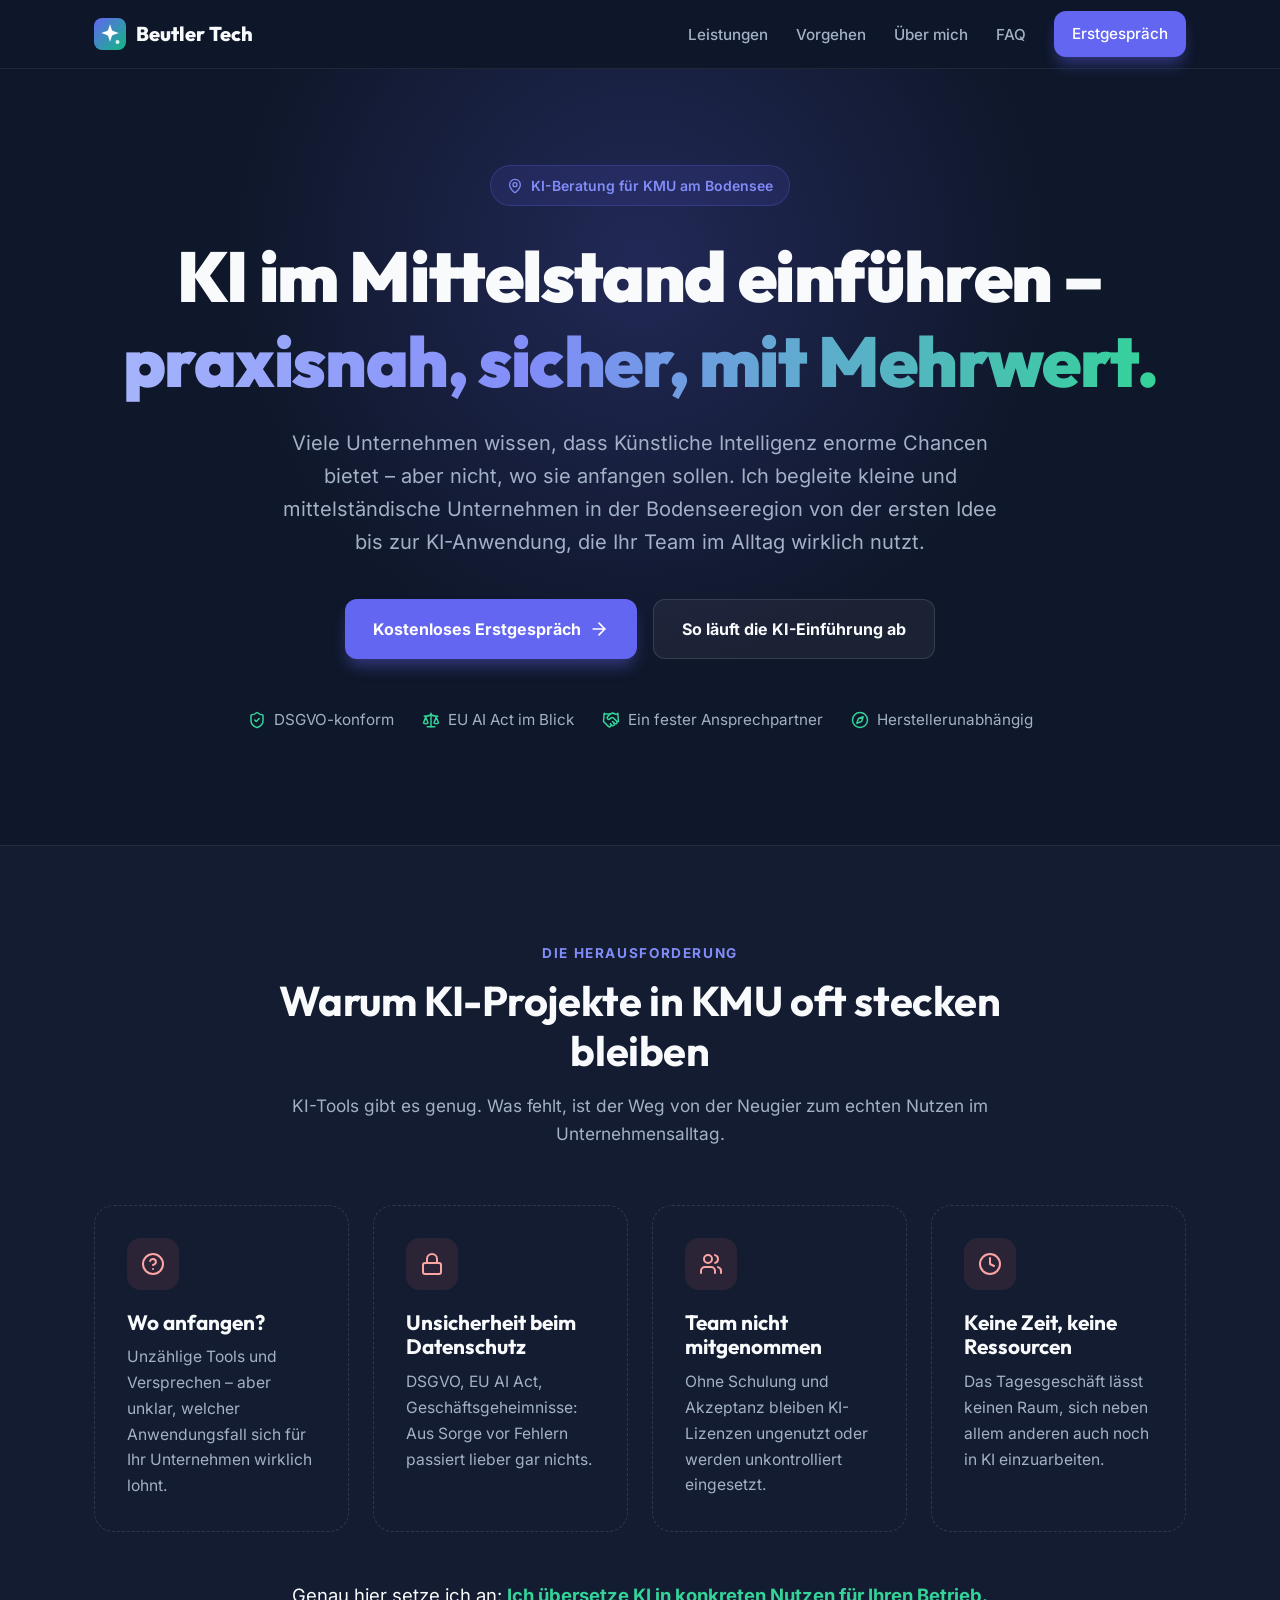
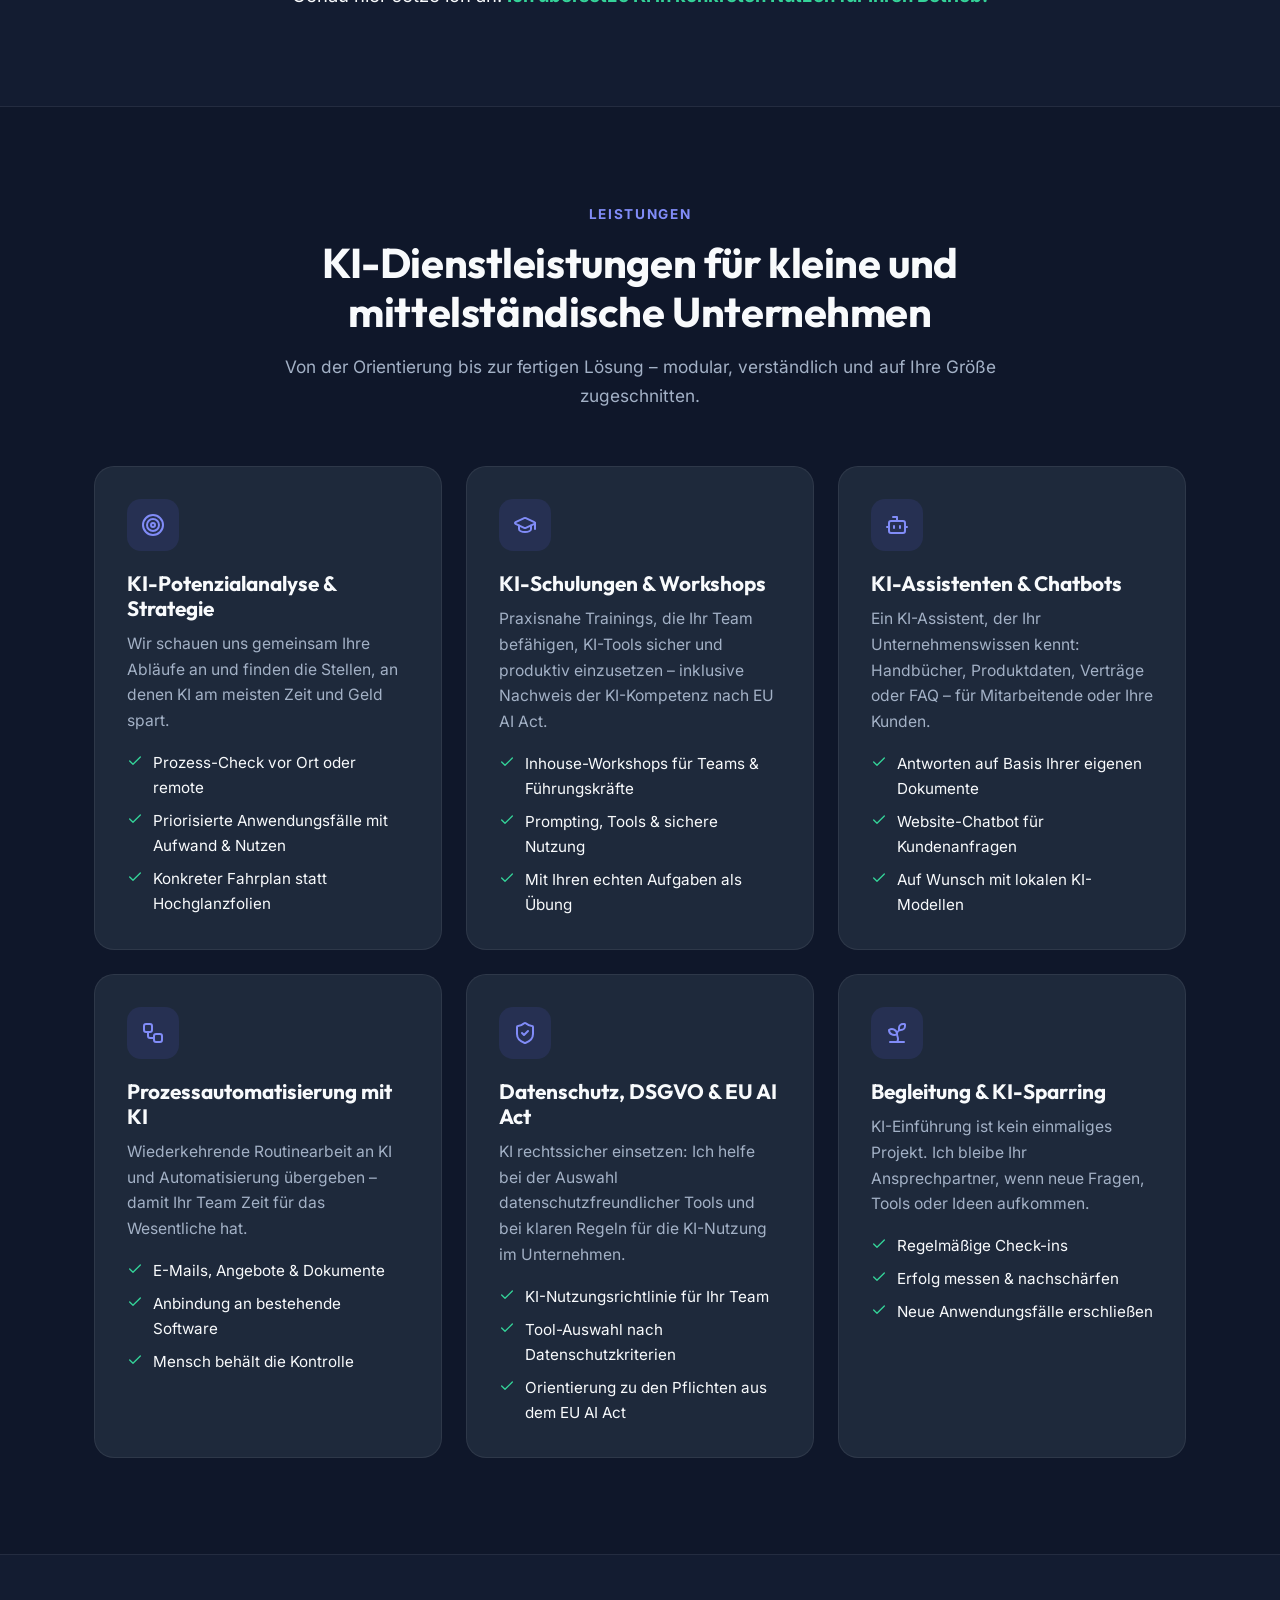
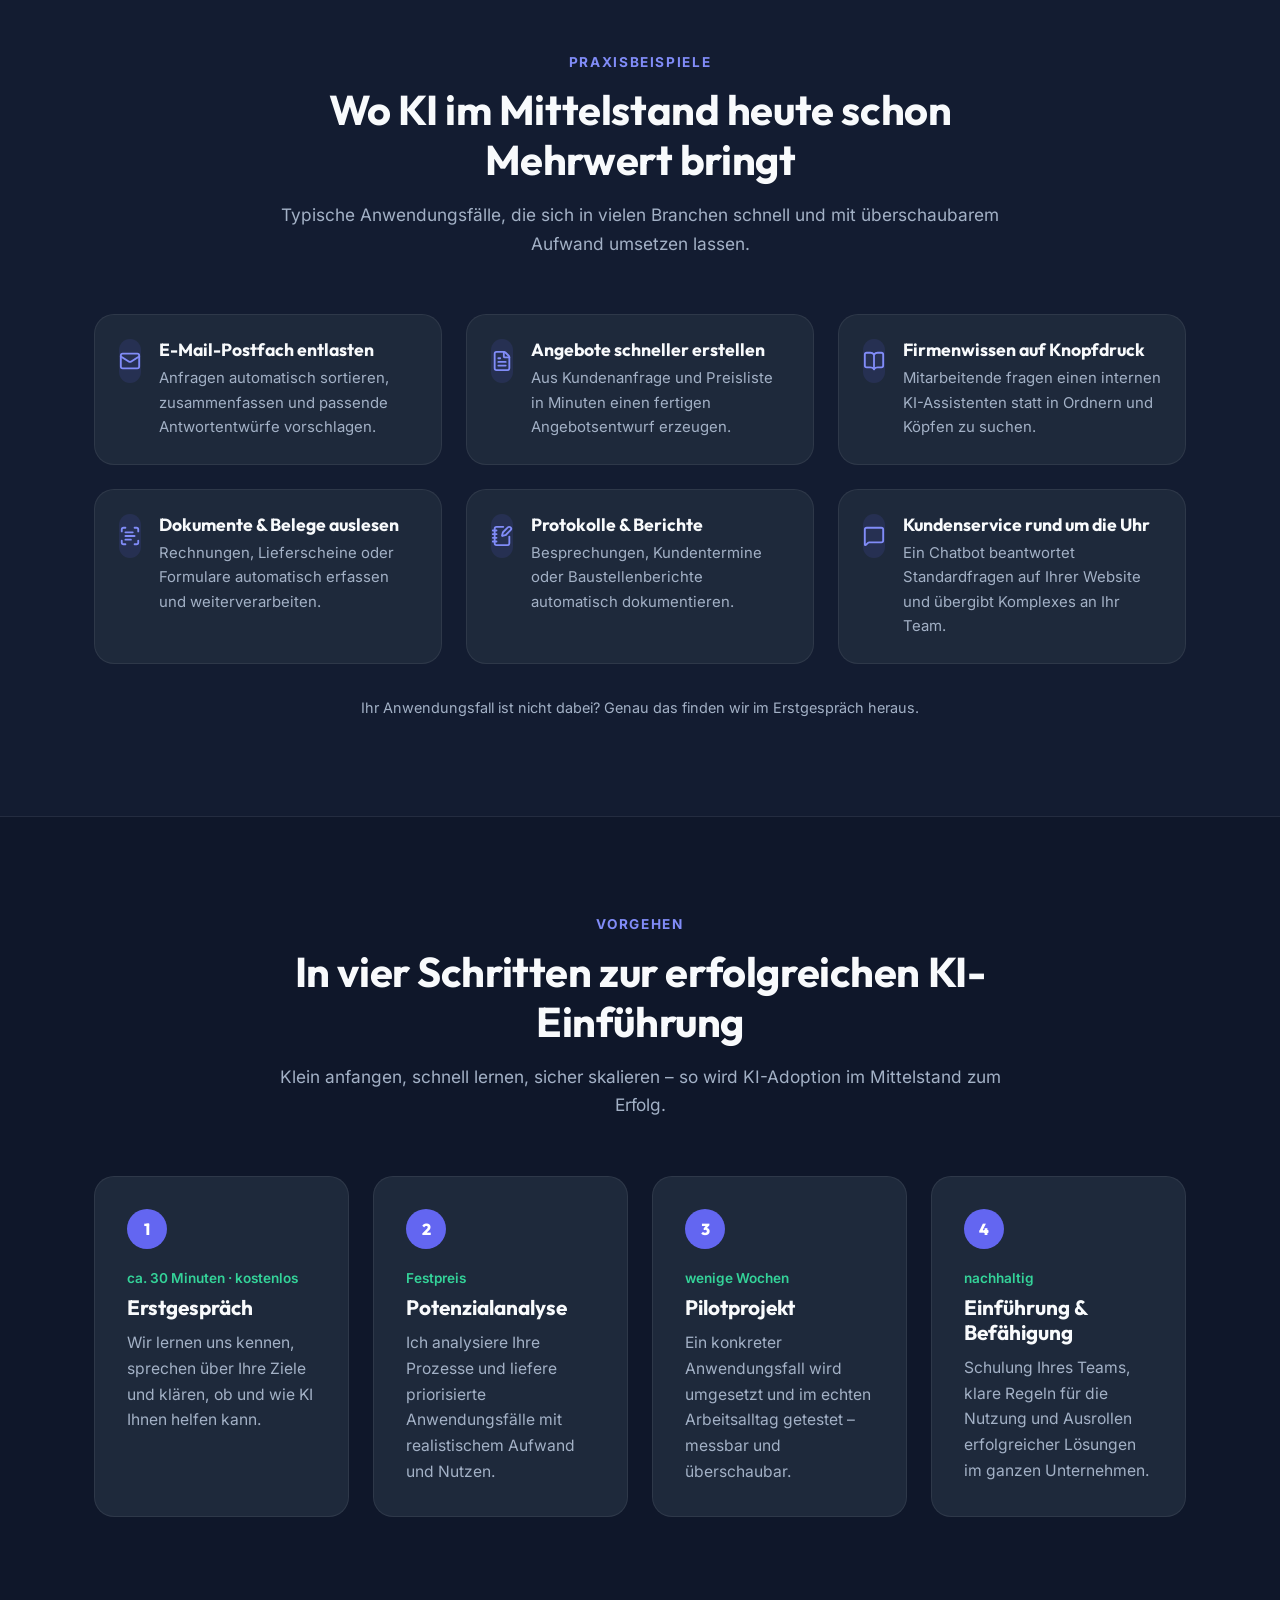
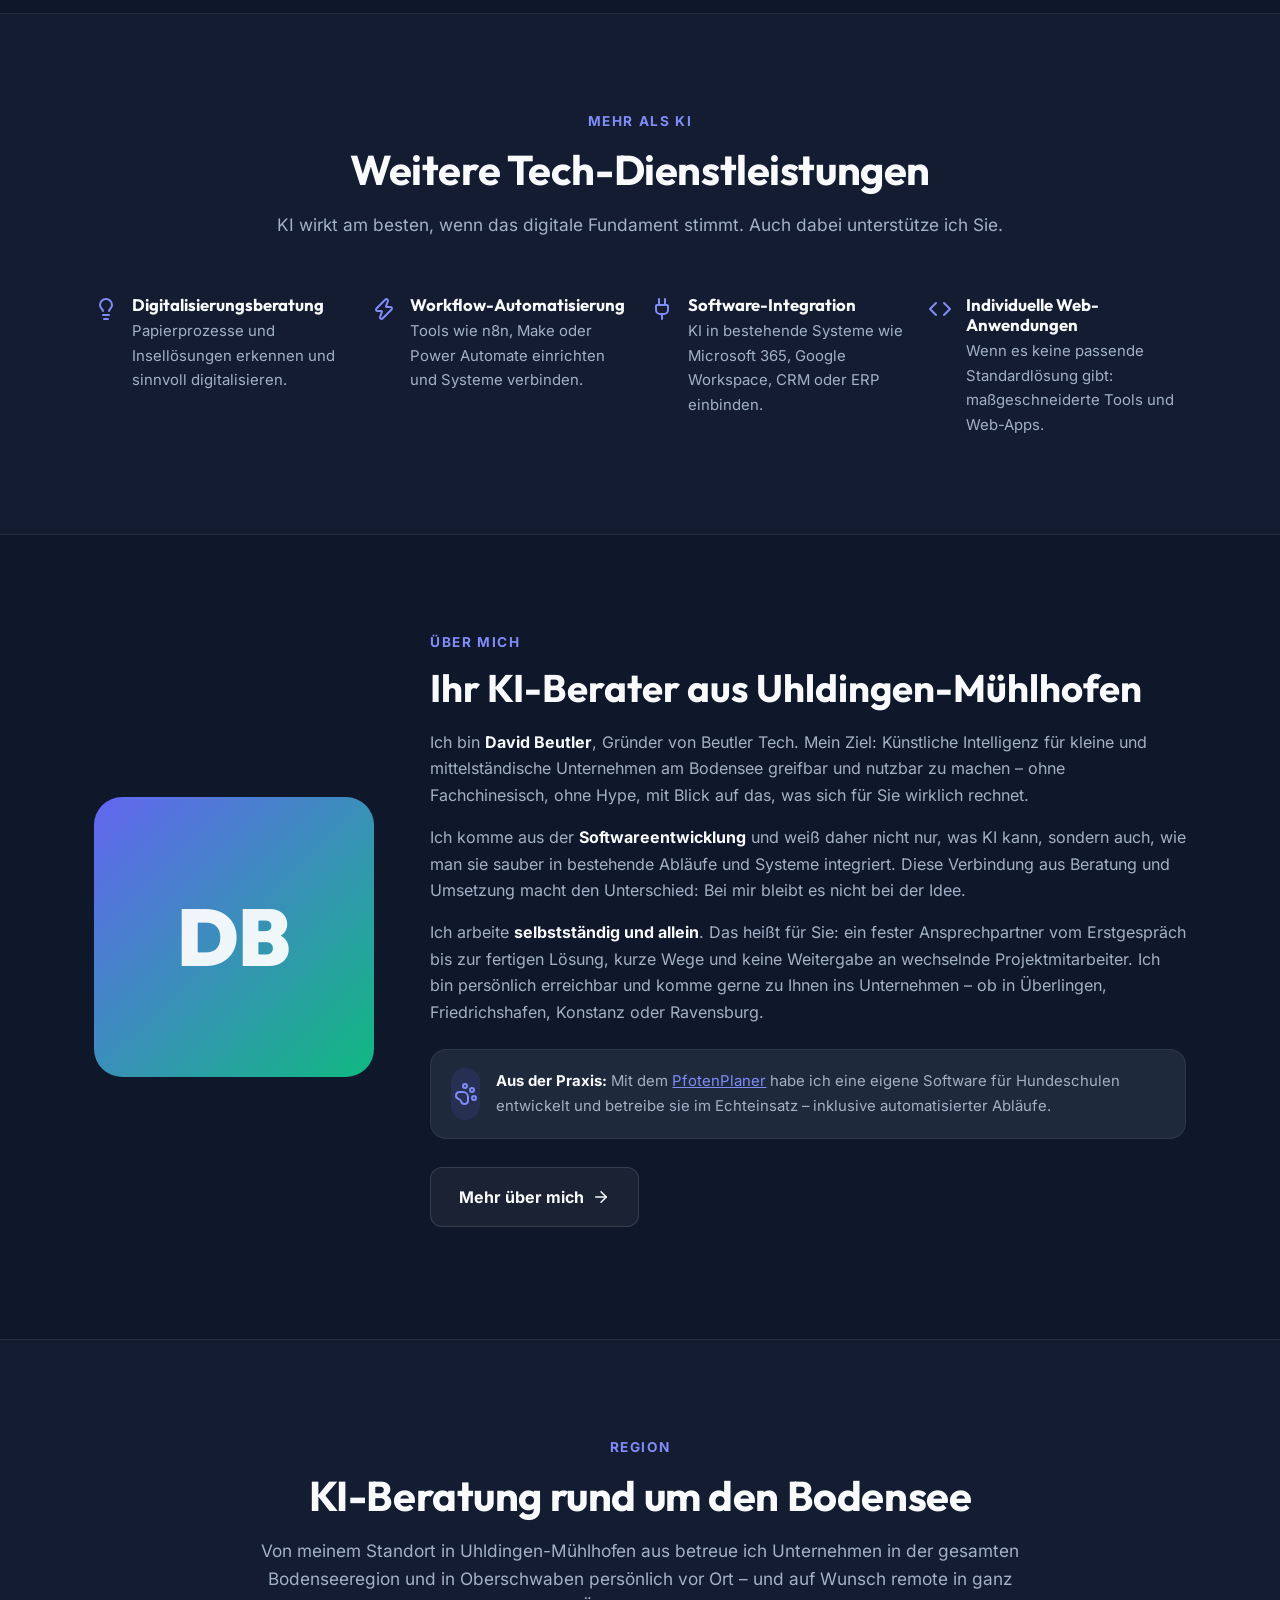
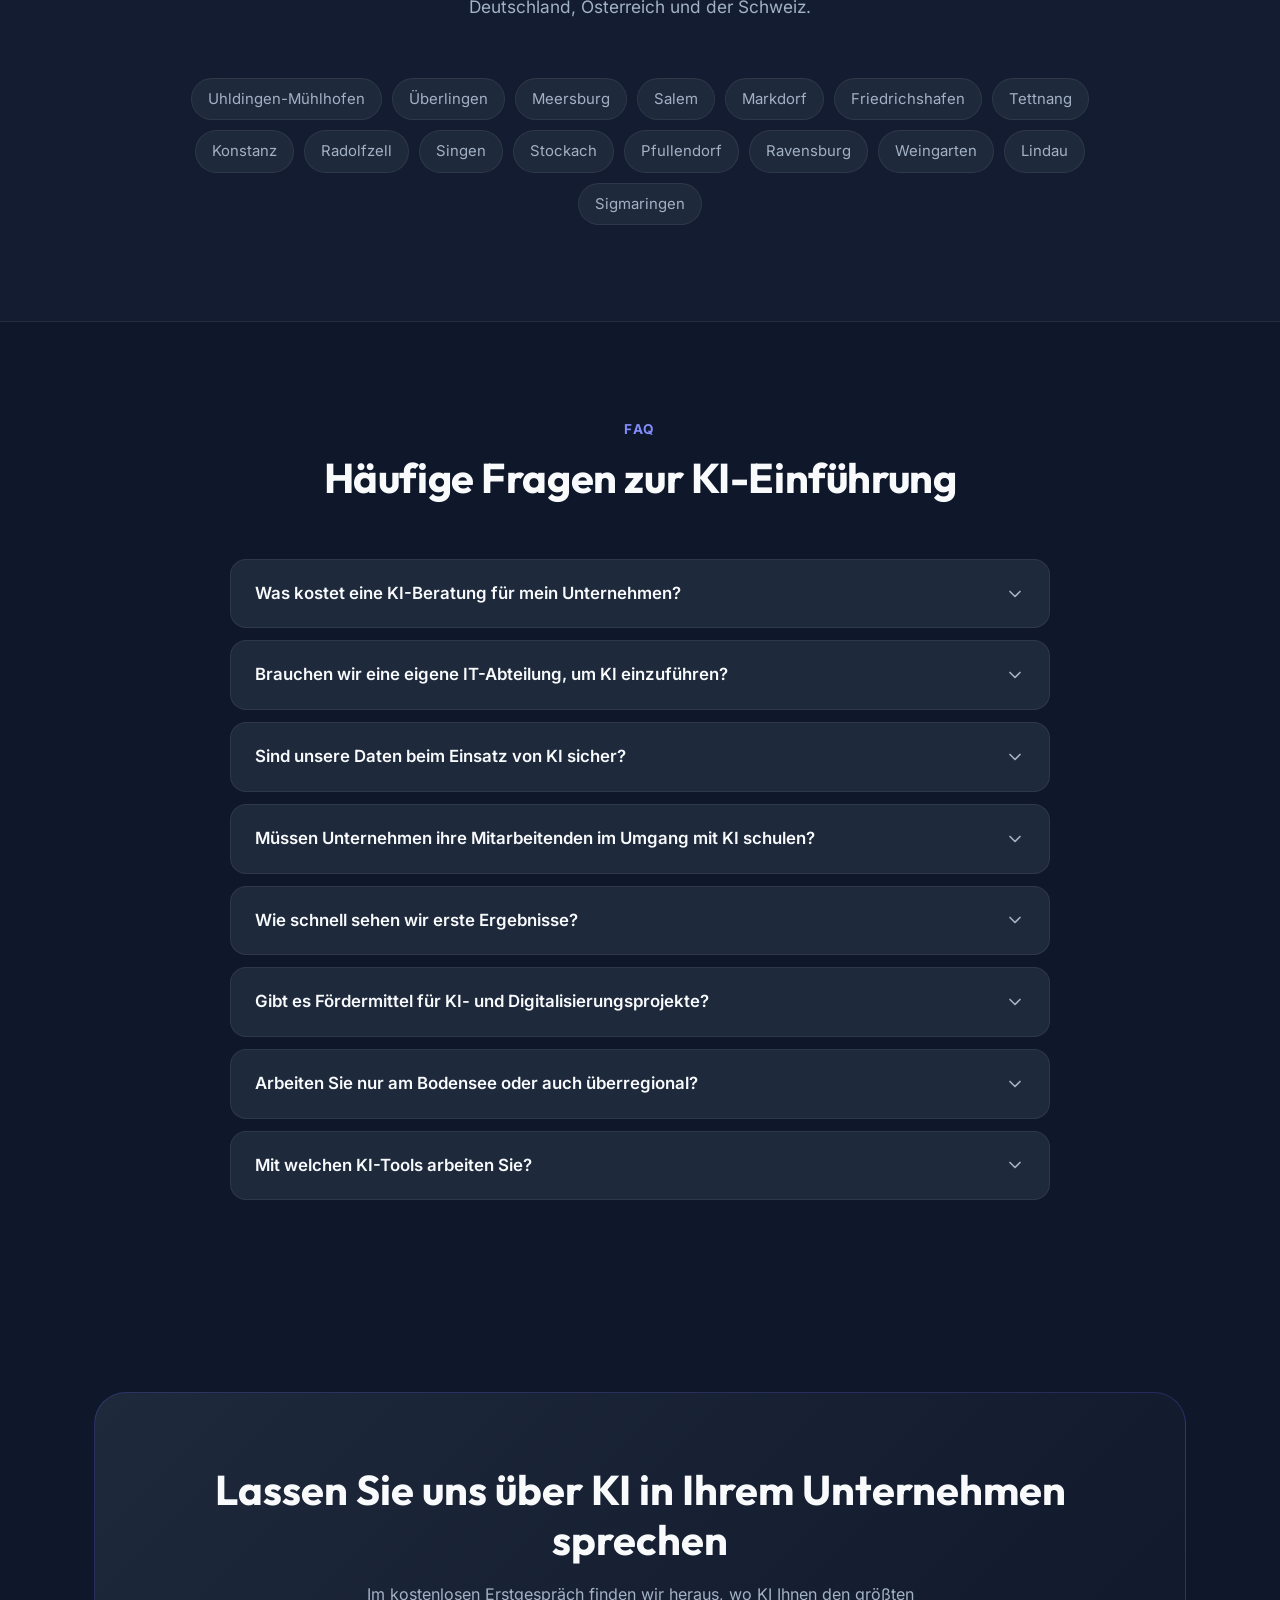
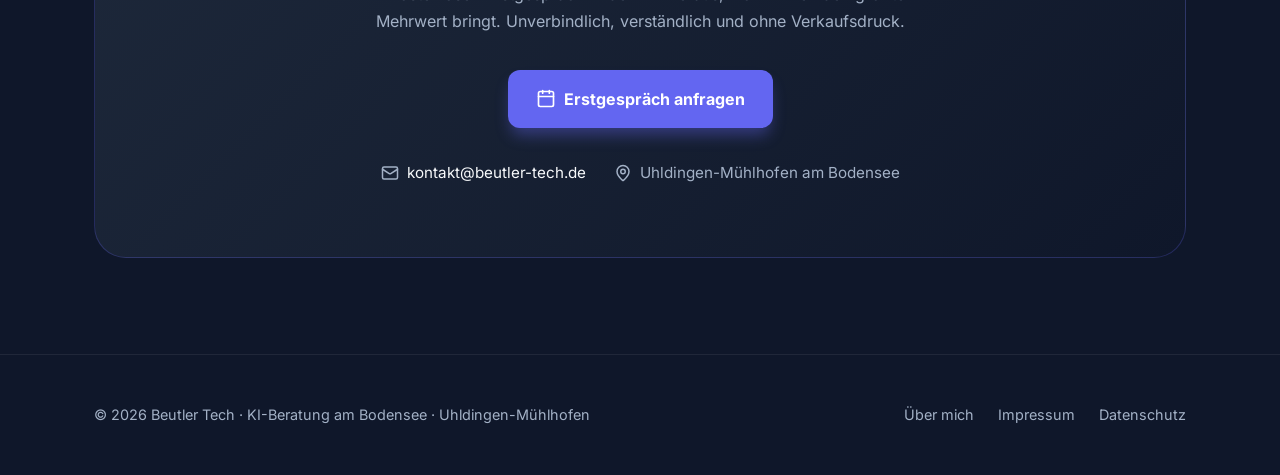
==== commit 06898733: "Über-mich-Seite ergänzen und Selbstständigkeit betonen - Neue Seite ueber-mich.html mit Werdegang, A" ====
--- a/index.html
+++ b/index.html
@@ -114,7 +114,8 @@
                 "@type": "Person",
                 "@id": "https://beutler-tech.de/#david",
                 "name": "David Beutler",
-                "jobTitle": "KI-Berater und Gründer",
+                "jobTitle": "Selbstständiger KI-Berater",
+                "url": "https://beutler-tech.de/ueber-mich.html",
                 "worksFor": { "@id": "https://beutler-tech.de/#business" }
             },
             {
@@ -190,7 +191,7 @@
             <ul class="nav-links" id="nav-links">
                 <li><a href="#leistungen">Leistungen</a></li>
                 <li><a href="#vorgehen">Vorgehen</a></li>
-                <li><a href="#ueber-mich">Über mich</a></li>
+                <li><a href="/ueber-mich.html">Über mich</a></li>
                 <li><a href="#faq">FAQ</a></li>
                 <li><a href="#kontakt" class="btn btn-primary">Erstgespräch</a></li>
             </ul>
@@ -220,7 +221,7 @@
                 <ul class="trust-row">
                     <li><svg width="18" height="18" viewBox="0 0 24 24" fill="none" stroke="currentColor" stroke-width="2" stroke-linecap="round" stroke-linejoin="round" aria-hidden="true"><path d="M20 13c0 5-3.5 7.5-7.66 8.95a1 1 0 0 1-.67-.01C7.5 20.5 4 18 4 13V6a1 1 0 0 1 1-1c2 0 4.5-1.2 6.24-2.72a1.17 1.17 0 0 1 1.52 0C14.51 3.81 17 5 19 5a1 1 0 0 1 1 1z" /><path d="m9 12 2 2 4-4" /></svg> DSGVO-konform</li>
                     <li><svg width="18" height="18" viewBox="0 0 24 24" fill="none" stroke="currentColor" stroke-width="2" stroke-linecap="round" stroke-linejoin="round" aria-hidden="true"><path d="M12 3v18" /><path d="m19 8 3 8a5 5 0 0 1-6 0zV7" /><path d="M3 7h1a17 17 0 0 0 8-2 17 17 0 0 0 8 2h1" /><path d="m5 8 3 8a5 5 0 0 1-6 0zV7" /><path d="M7 21h10" /></svg> EU AI Act im Blick</li>
-                    <li><svg width="18" height="18" viewBox="0 0 24 24" fill="none" stroke="currentColor" stroke-width="2" stroke-linecap="round" stroke-linejoin="round" aria-hidden="true"><path d="m11 17 2 2a1 1 0 1 0 3-3" /><path d="m14 14 2.5 2.5a1 1 0 1 0 3-3l-3.88-3.88a3 3 0 0 0-4.24 0l-.88.88a1 1 0 1 1-3-3l2.81-2.81a5.79 5.79 0 0 1 7.06-.87l.47.28a2 2 0 0 0 1.42.25L21 4" /><path d="m21 3 1 11h-2" /><path d="M3 3 2 14l6.5 6.5a1 1 0 1 0 3-3" /><path d="M3 4h8" /></svg> Persönlich vor Ort</li>
+                    <li><svg width="18" height="18" viewBox="0 0 24 24" fill="none" stroke="currentColor" stroke-width="2" stroke-linecap="round" stroke-linejoin="round" aria-hidden="true"><path d="m11 17 2 2a1 1 0 1 0 3-3" /><path d="m14 14 2.5 2.5a1 1 0 1 0 3-3l-3.88-3.88a3 3 0 0 0-4.24 0l-.88.88a1 1 0 1 1-3-3l2.81-2.81a5.79 5.79 0 0 1 7.06-.87l.47.28a2 2 0 0 0 1.42.25L21 4" /><path d="m21 3 1 11h-2" /><path d="M3 3 2 14l6.5 6.5a1 1 0 1 0 3-3" /><path d="M3 4h8" /></svg> Ein fester Ansprechpartner</li>
                     <li><svg width="18" height="18" viewBox="0 0 24 24" fill="none" stroke="currentColor" stroke-width="2" stroke-linecap="round" stroke-linejoin="round" aria-hidden="true"><circle cx="12" cy="12" r="10" /><path d="m16.24 7.76-1.804 5.411a2 2 0 0 1-1.265 1.265L7.76 16.24l1.804-5.411a2 2 0 0 1 1.265-1.265z" /></svg> Herstellerunabhängig</li>
                 </ul>
             </div>
@@ -505,14 +506,18 @@
                     <p>Ich komme aus der <strong>Softwareentwicklung</strong> und weiß daher nicht nur, was KI kann,
                         sondern auch, wie man sie sauber in bestehende Abläufe und Systeme integriert. Diese Verbindung
                         aus Beratung und Umsetzung macht den Unterschied: Bei mir bleibt es nicht bei der Idee.</p>
-                    <p>Als regionaler Partner bin ich <strong>persönlich erreichbar</strong> und komme gerne zu Ihnen
-                        ins Unternehmen – ob in Überlingen, Friedrichshafen, Konstanz oder Ravensburg.</p>
+                    <p>Ich arbeite <strong>selbstständig und allein</strong>. Das heißt für Sie: ein fester
+                        Ansprechpartner vom Erstgespräch bis zur fertigen Lösung, kurze Wege und keine Weitergabe an
+                        wechselnde Projektmitarbeiter. Ich bin persönlich erreichbar und komme gerne zu Ihnen ins
+                        Unternehmen – ob in Überlingen, Friedrichshafen, Konstanz oder Ravensburg.</p>
                     <div class="reference">
                         <div class="card-icon"><svg width="24" height="24" viewBox="0 0 24 24" fill="none" stroke="currentColor" stroke-width="2" stroke-linecap="round" stroke-linejoin="round" aria-hidden="true"><circle cx="11" cy="4" r="2" /><circle cx="18" cy="8" r="2" /><circle cx="20" cy="16" r="2" /><path d="M9 10a5 5 0 0 1 5 5v3.5a3.5 3.5 0 0 1-6.84 1.045Q6.52 17.48 4.46 16.84A3.5 3.5 0 0 1 5.5 10Z" /></svg></div>
                         <p><strong>Aus der Praxis:</strong> Mit dem <a href="https://pfoten-planer.de" target="_blank"
                                 rel="noopener">PfotenPlaner</a> habe ich eine eigene Software für Hundeschulen entwickelt
                             und betreibe sie im Echteinsatz – inklusive automatisierter Abläufe.</p>
                     </div>
+                    <p style="margin-top: 28px;"><a href="/ueber-mich.html" class="btn btn-outline">Mehr über mich
+                            <svg width="18" height="18" viewBox="0 0 24 24" fill="none" stroke="currentColor" stroke-width="2" stroke-linecap="round" stroke-linejoin="round" aria-hidden="true"><path d="M5 12h14" /><path d="m12 5 7 7-7 7" /></svg></a></p>
                 </div>
             </div>
         </section>
@@ -640,6 +645,7 @@
         <div class="container footer-inner">
             <p>&copy; 2026 Beutler Tech · KI-Beratung am Bodensee · Uhldingen-Mühlhofen</p>
             <ul class="footer-links">
+                <li><a href="/ueber-mich.html">Über mich</a></li>
                 <li><a href="/impressum.html">Impressum</a></li>
                 <li><a href="/datenschutz.html">Datenschutz</a></li>
             </ul>
--- a/assets/css/style.css
+++ b/assets/css/style.css
@@ -859,3 +859,50 @@
         text-align: center;
     }
 }
+
+/* --- ÜBER-MICH-SEITE --- */
+.hero-page {
+    text-align: left;
+    padding: 80px 0 88px;
+}
+
+.hero-page .badge {
+    margin-bottom: 20px;
+}
+
+.hero-page h1 {
+    font-size: clamp(2.2rem, 5.5vw, 3.6rem);
+}
+
+.hero-page .lead {
+    margin: 0;
+}
+
+.prose {
+    max-width: 780px;
+}
+
+.prose h2 {
+    font-size: clamp(1.9rem, 4vw, 2.4rem);
+    margin-bottom: 20px;
+}
+
+.prose p {
+    color: var(--text-muted);
+    font-size: 1.05rem;
+    margin-bottom: 16px;
+}
+
+.prose p strong {
+    color: var(--text-main);
+}
+
+@media (max-width: 900px) {
+    .hero-page {
+        text-align: center;
+    }
+
+    .hero-page .avatar {
+        margin: 0 auto;
+    }
+}
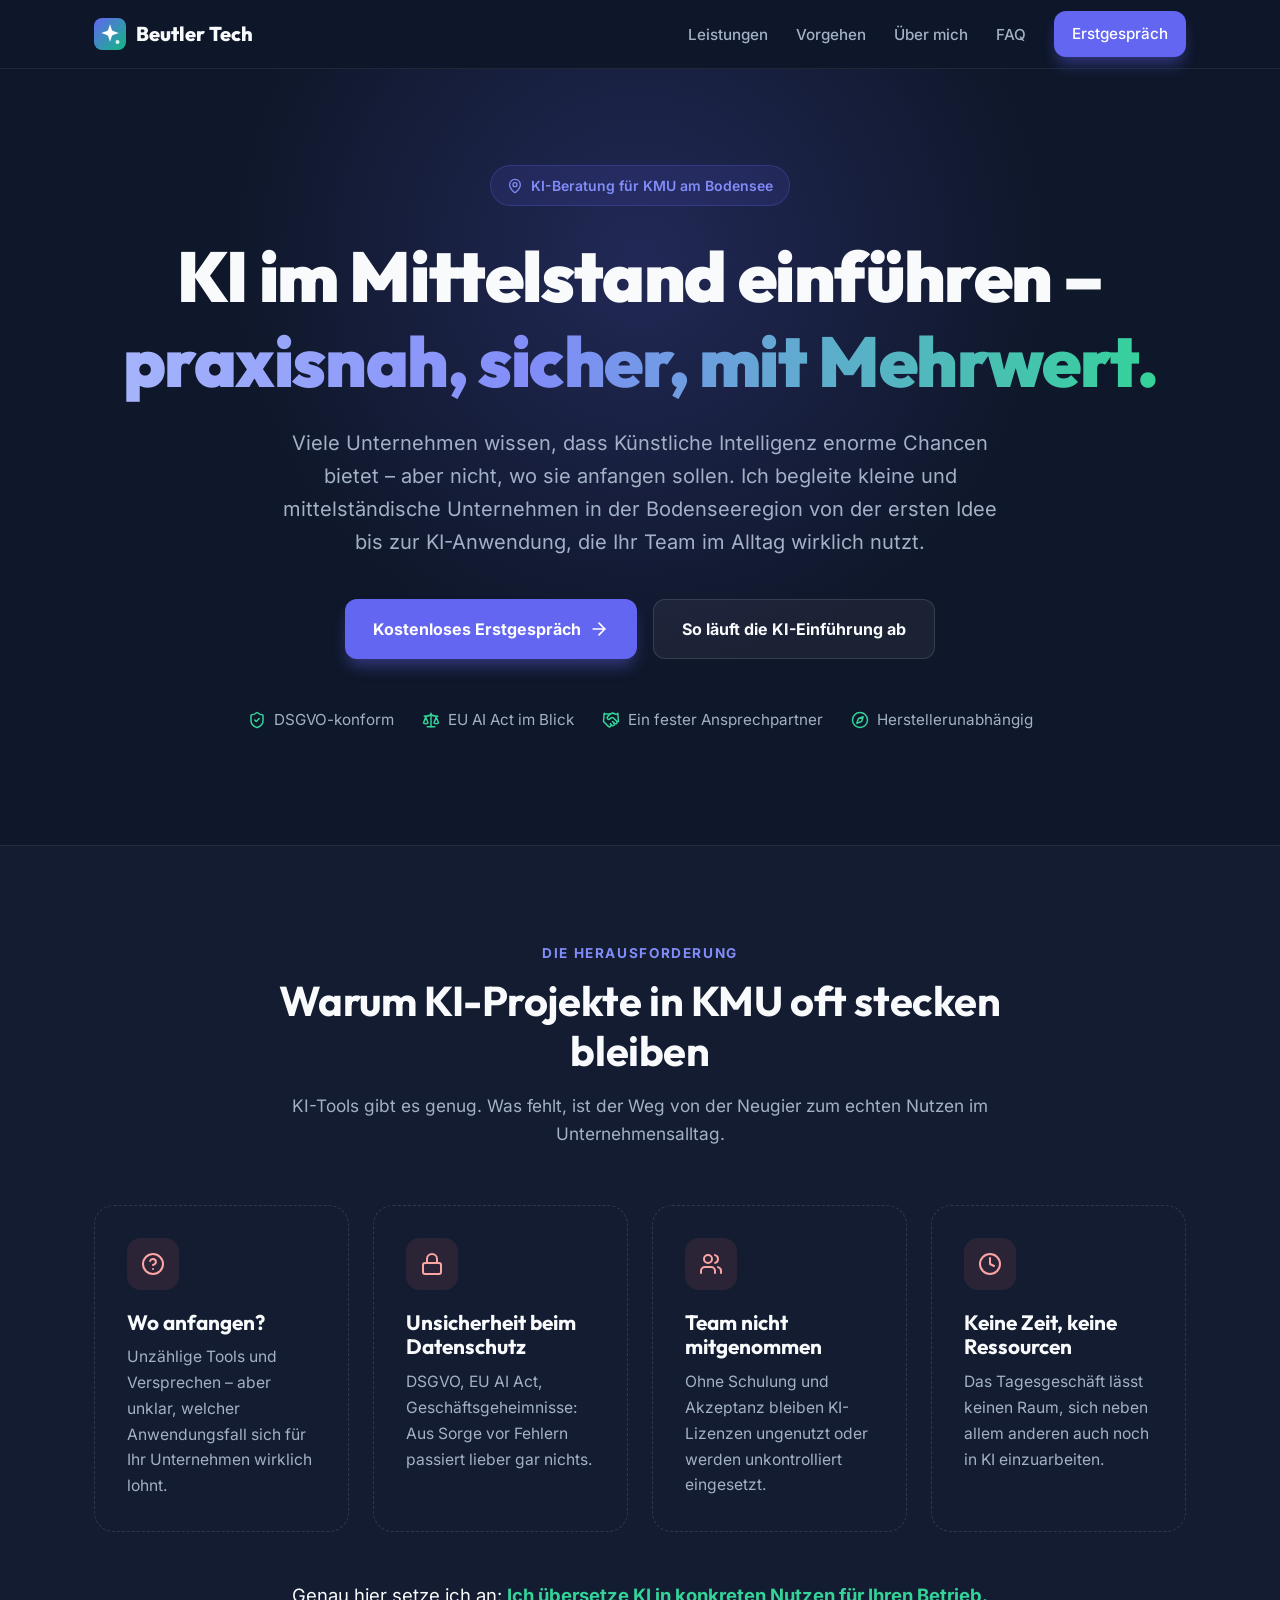
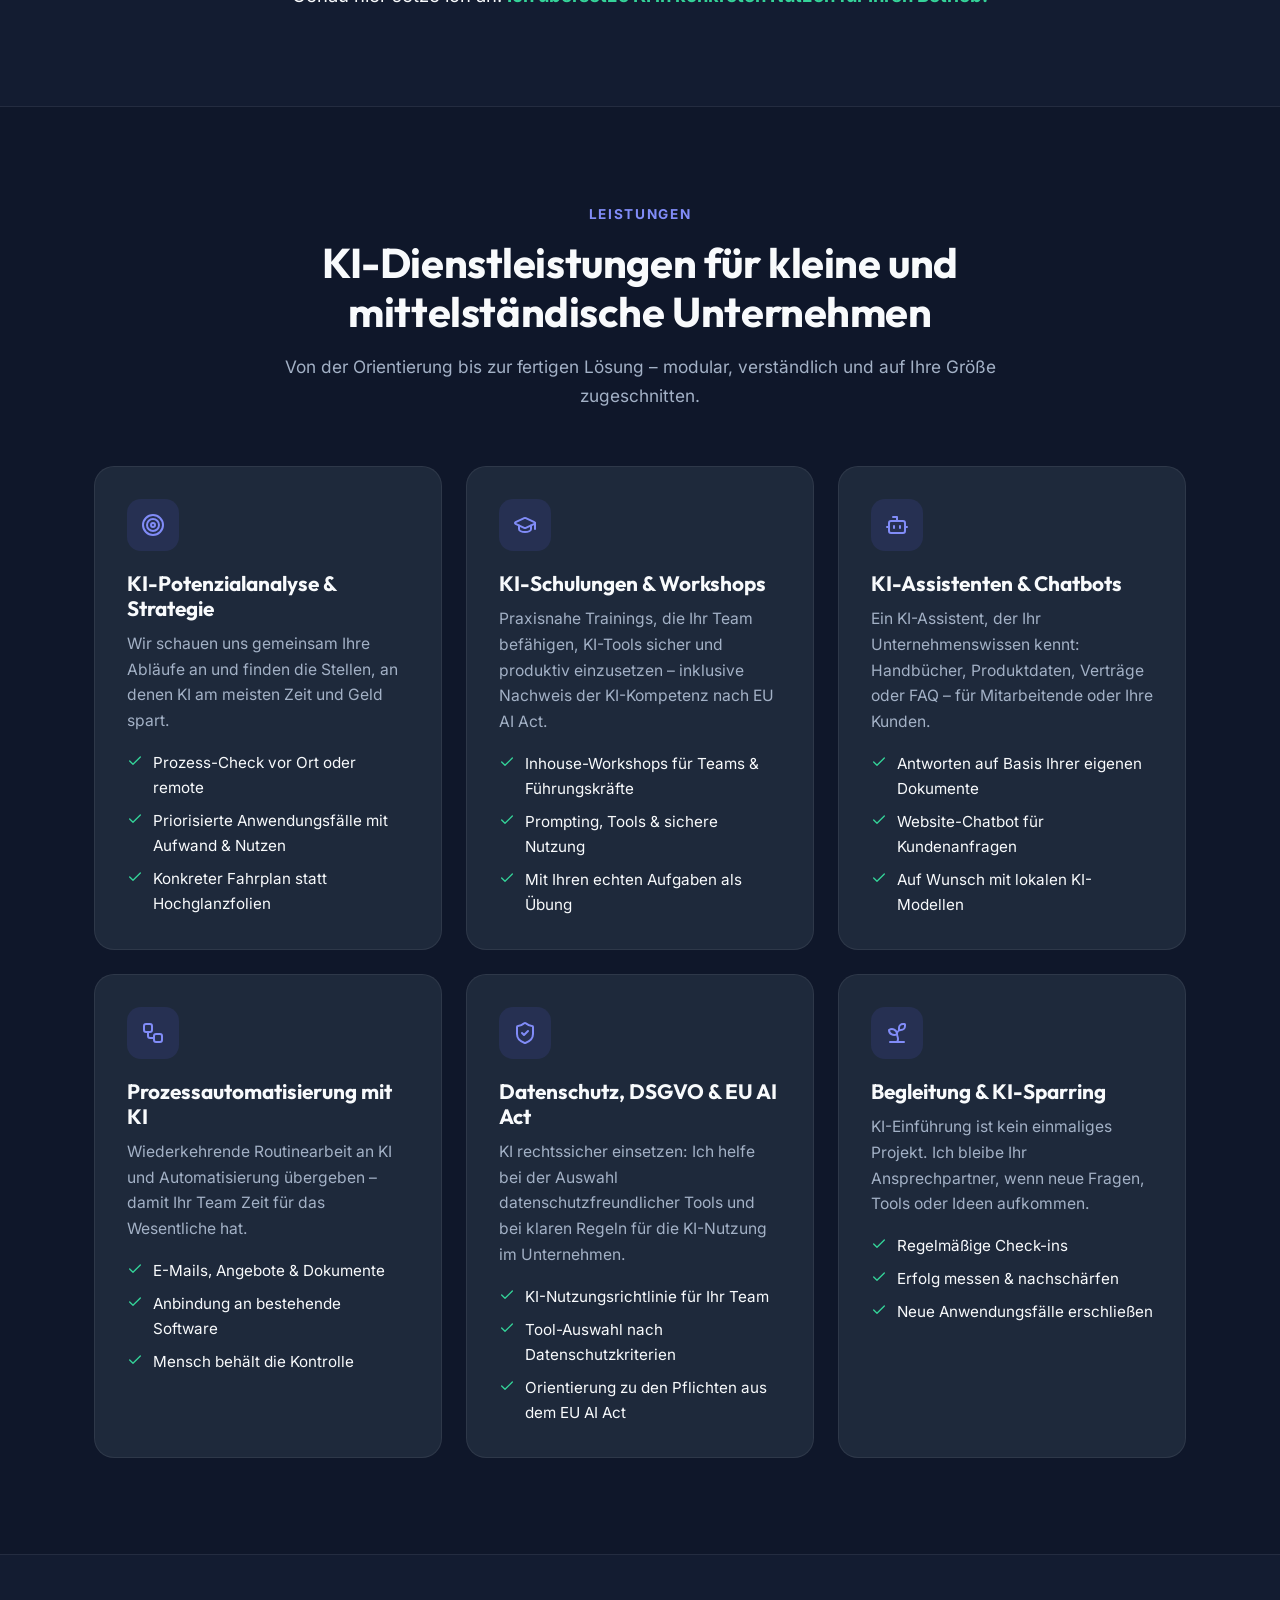
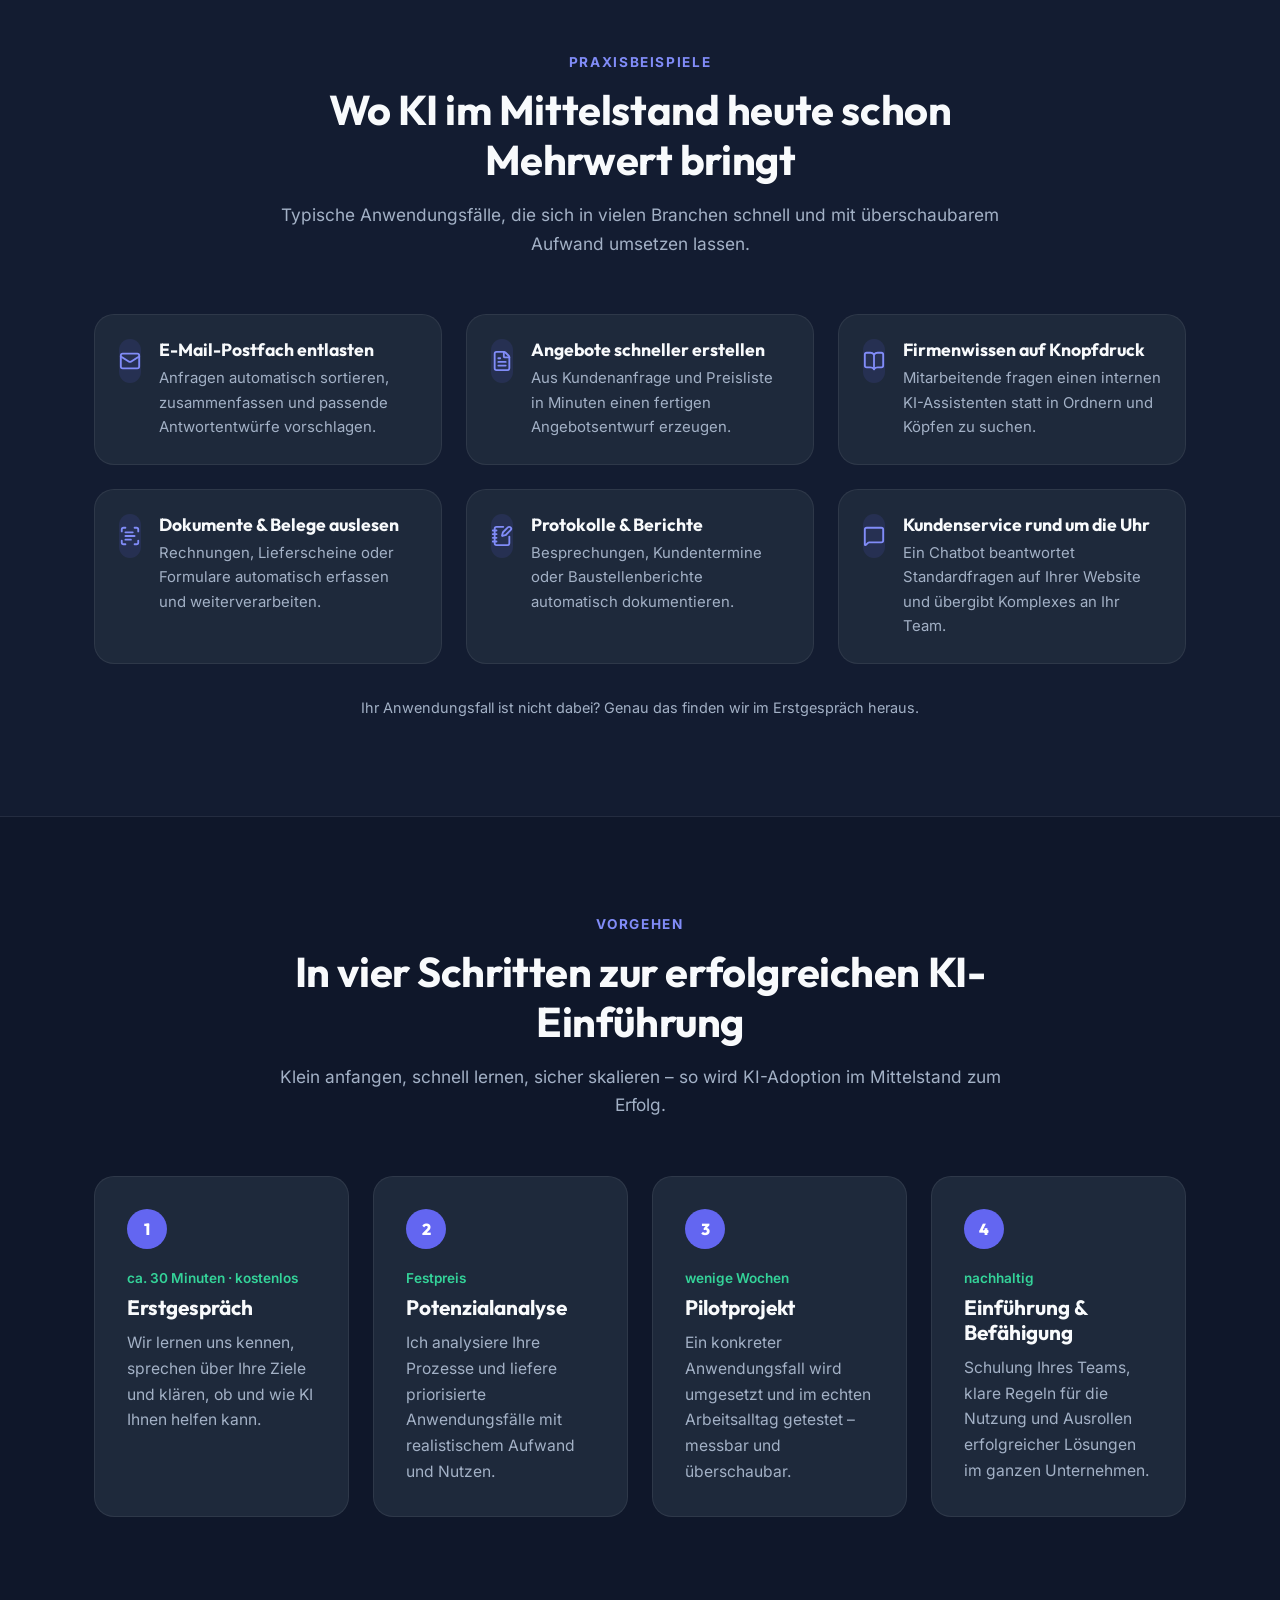
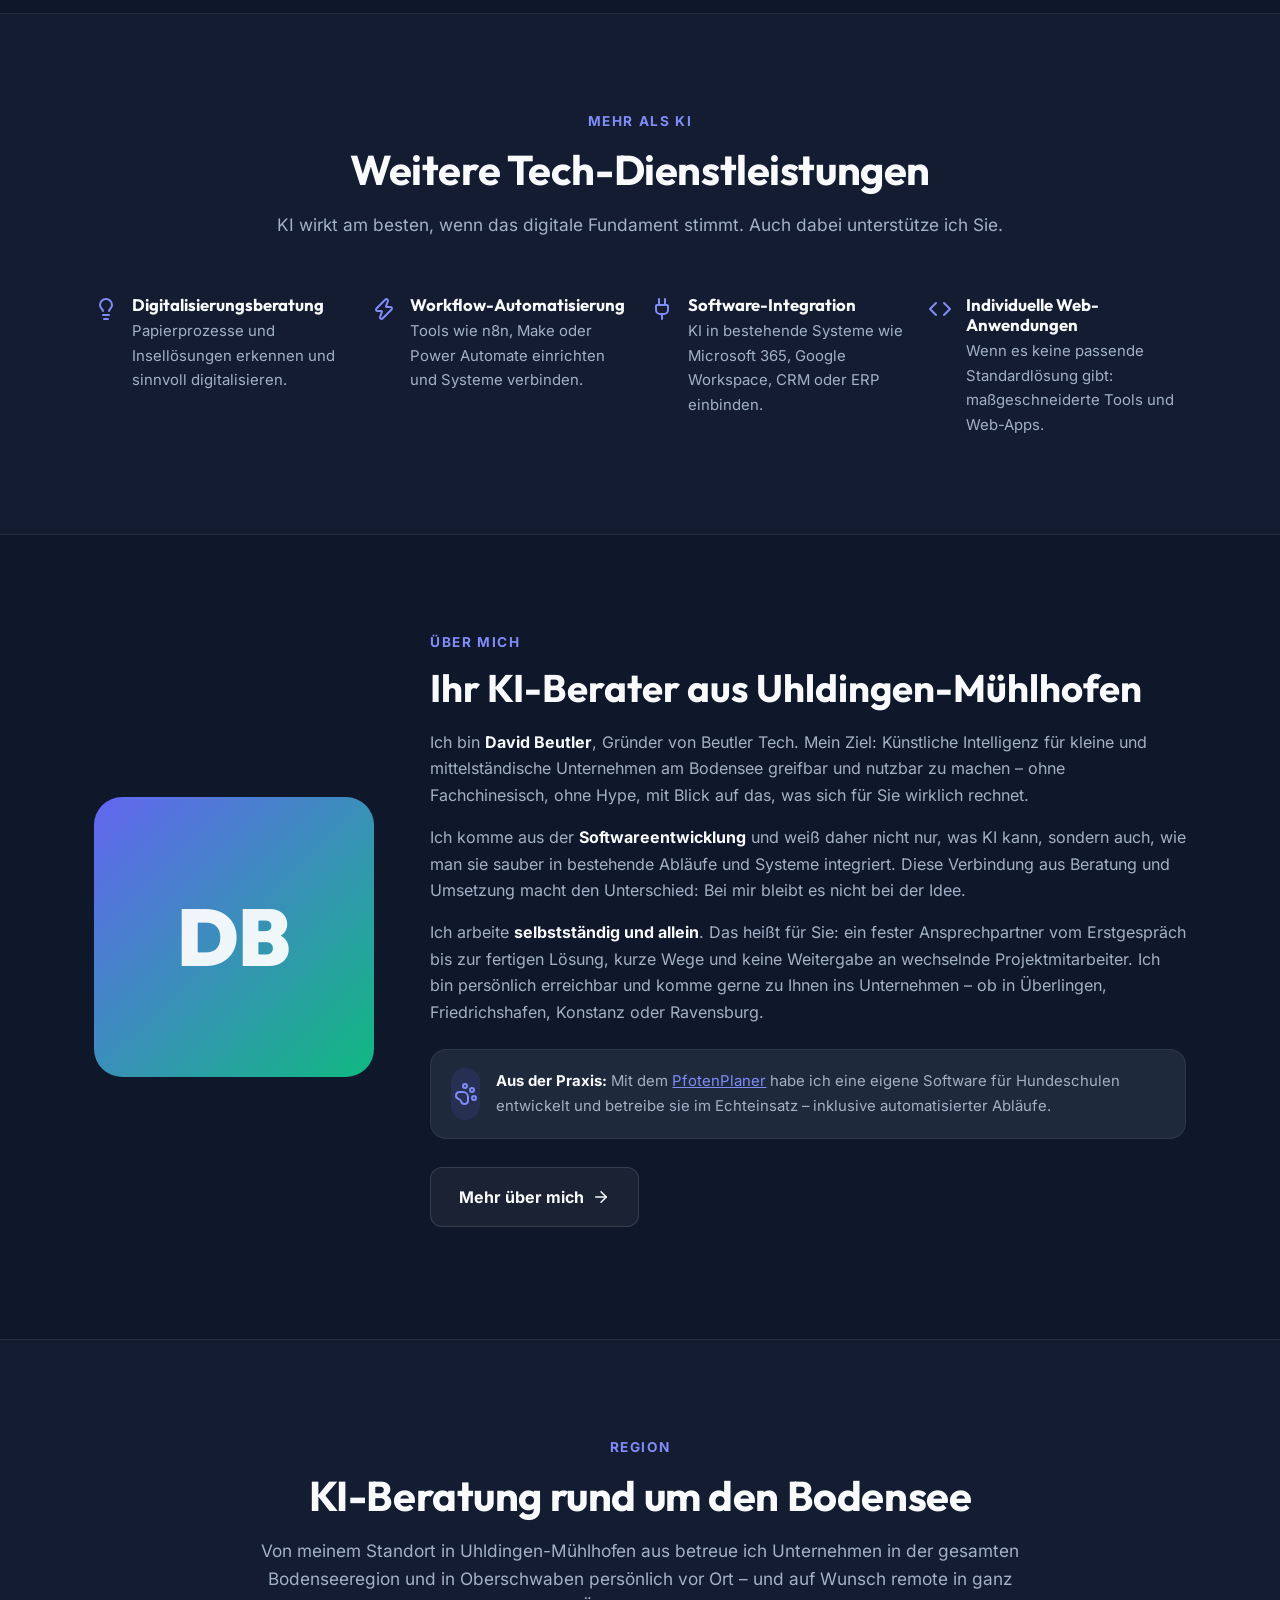
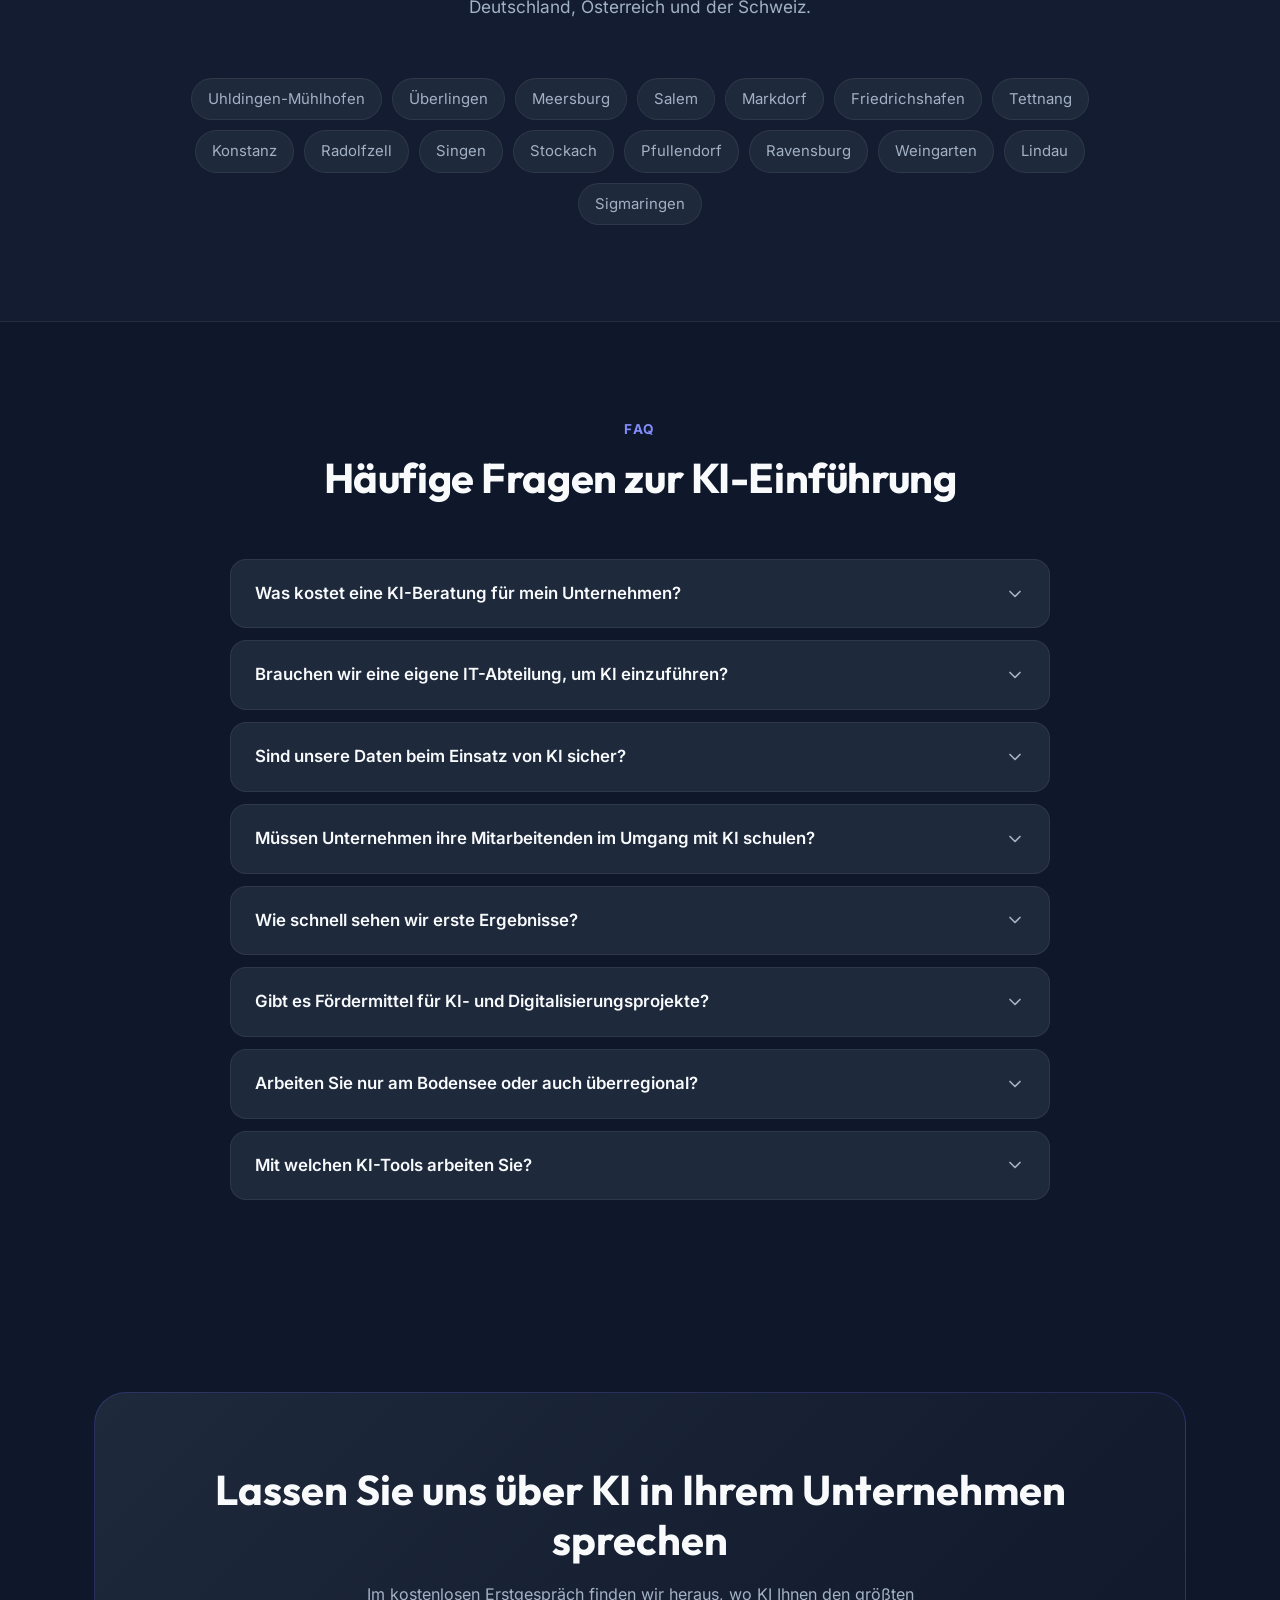
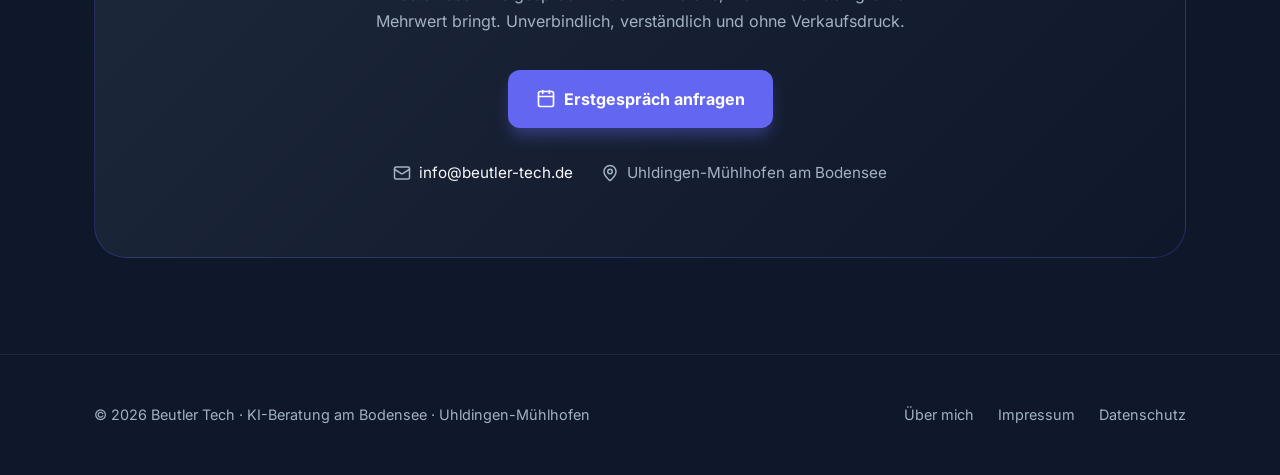
==== commit a809b89f: "Kontaktadresse auf info@beutler-tech.de umstellen Co-Authored-By: Claude Opus 5.5 <noreply@anthropic" ====
--- a/index.html
+++ b/index.html
@@ -55,7 +55,7 @@
                 "url": "https://beutler-tech.de/",
                 "logo": "https://beutler-tech.de/assets/img/apple-touch-icon.png",
                 "image": "https://beutler-tech.de/assets/img/og-image.png",
-                "email": "kontakt@beutler-tech.de",
+                "email": "info@beutler-tech.de",
                 "founder": { "@id": "https://beutler-tech.de/#david" },
                 "address": {
                     "@type": "PostalAddress",
@@ -627,13 +627,13 @@
                     <h2 id="kontakt-title">Lassen Sie uns über KI in Ihrem Unternehmen sprechen</h2>
                     <p>Im kostenlosen Erstgespräch finden wir heraus, wo KI Ihnen den größten Mehrwert bringt.
                         Unverbindlich, verständlich und ohne Verkaufsdruck.</p>
-                    <a href="mailto:kontakt@beutler-tech.de?subject=Anfrage%20Erstgespr%C3%A4ch%20KI-Beratung"
+                    <a href="mailto:info@beutler-tech.de?subject=Anfrage%20Erstgespr%C3%A4ch%20KI-Beratung"
                         class="btn btn-primary">
                         <svg width="20" height="20" viewBox="0 0 24 24" fill="none" stroke="currentColor" stroke-width="2" stroke-linecap="round" stroke-linejoin="round" aria-hidden="true"><path d="M8 2v3" /><path d="M16 2v3" /><rect x="3" y="3" width="18" height="18" rx="2" /><path d="M3 9h18" /></svg>
                         Erstgespräch anfragen
                     </a>
                     <ul class="contact-meta">
-                        <li><svg width="18" height="18" viewBox="0 0 24 24" fill="none" stroke="currentColor" stroke-width="2" stroke-linecap="round" stroke-linejoin="round" aria-hidden="true"><path d="m22 7-8.991 5.727a2 2 0 0 1-2.009 0L2 7" /><rect x="2" y="4" width="20" height="16" rx="2" /></svg> <a href="mailto:kontakt@beutler-tech.de">kontakt@beutler-tech.de</a></li>
+                        <li><svg width="18" height="18" viewBox="0 0 24 24" fill="none" stroke="currentColor" stroke-width="2" stroke-linecap="round" stroke-linejoin="round" aria-hidden="true"><path d="m22 7-8.991 5.727a2 2 0 0 1-2.009 0L2 7" /><rect x="2" y="4" width="20" height="16" rx="2" /></svg> <a href="mailto:info@beutler-tech.de">info@beutler-tech.de</a></li>
                         <li><svg width="18" height="18" viewBox="0 0 24 24" fill="none" stroke="currentColor" stroke-width="2" stroke-linecap="round" stroke-linejoin="round" aria-hidden="true"><path d="M20 10c0 4.993-5.539 10.193-7.399 11.799a1 1 0 0 1-1.202 0C9.539 20.193 4 14.993 4 10a8 8 0 0 1 16 0" /><circle cx="12" cy="10" r="3" /></svg> Uhldingen-Mühlhofen am Bodensee</li>
                     </ul>
                 </div>
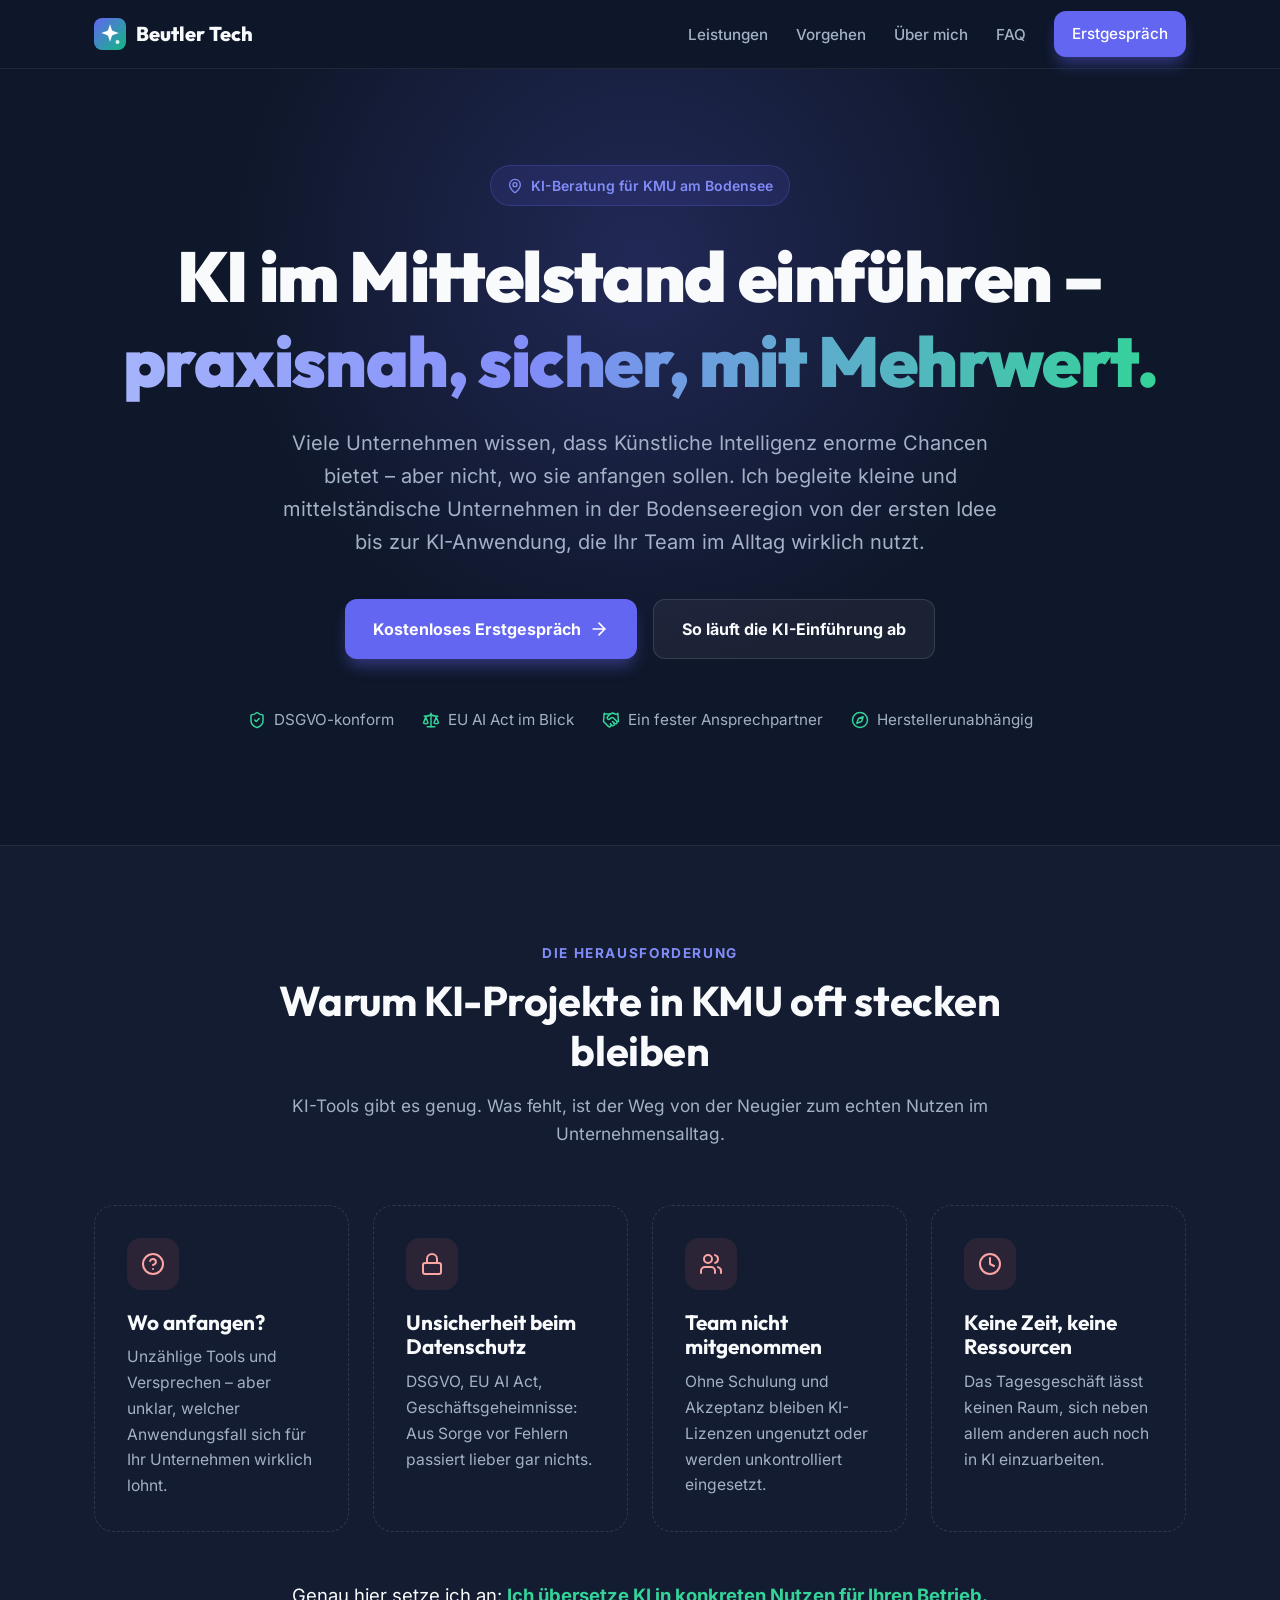
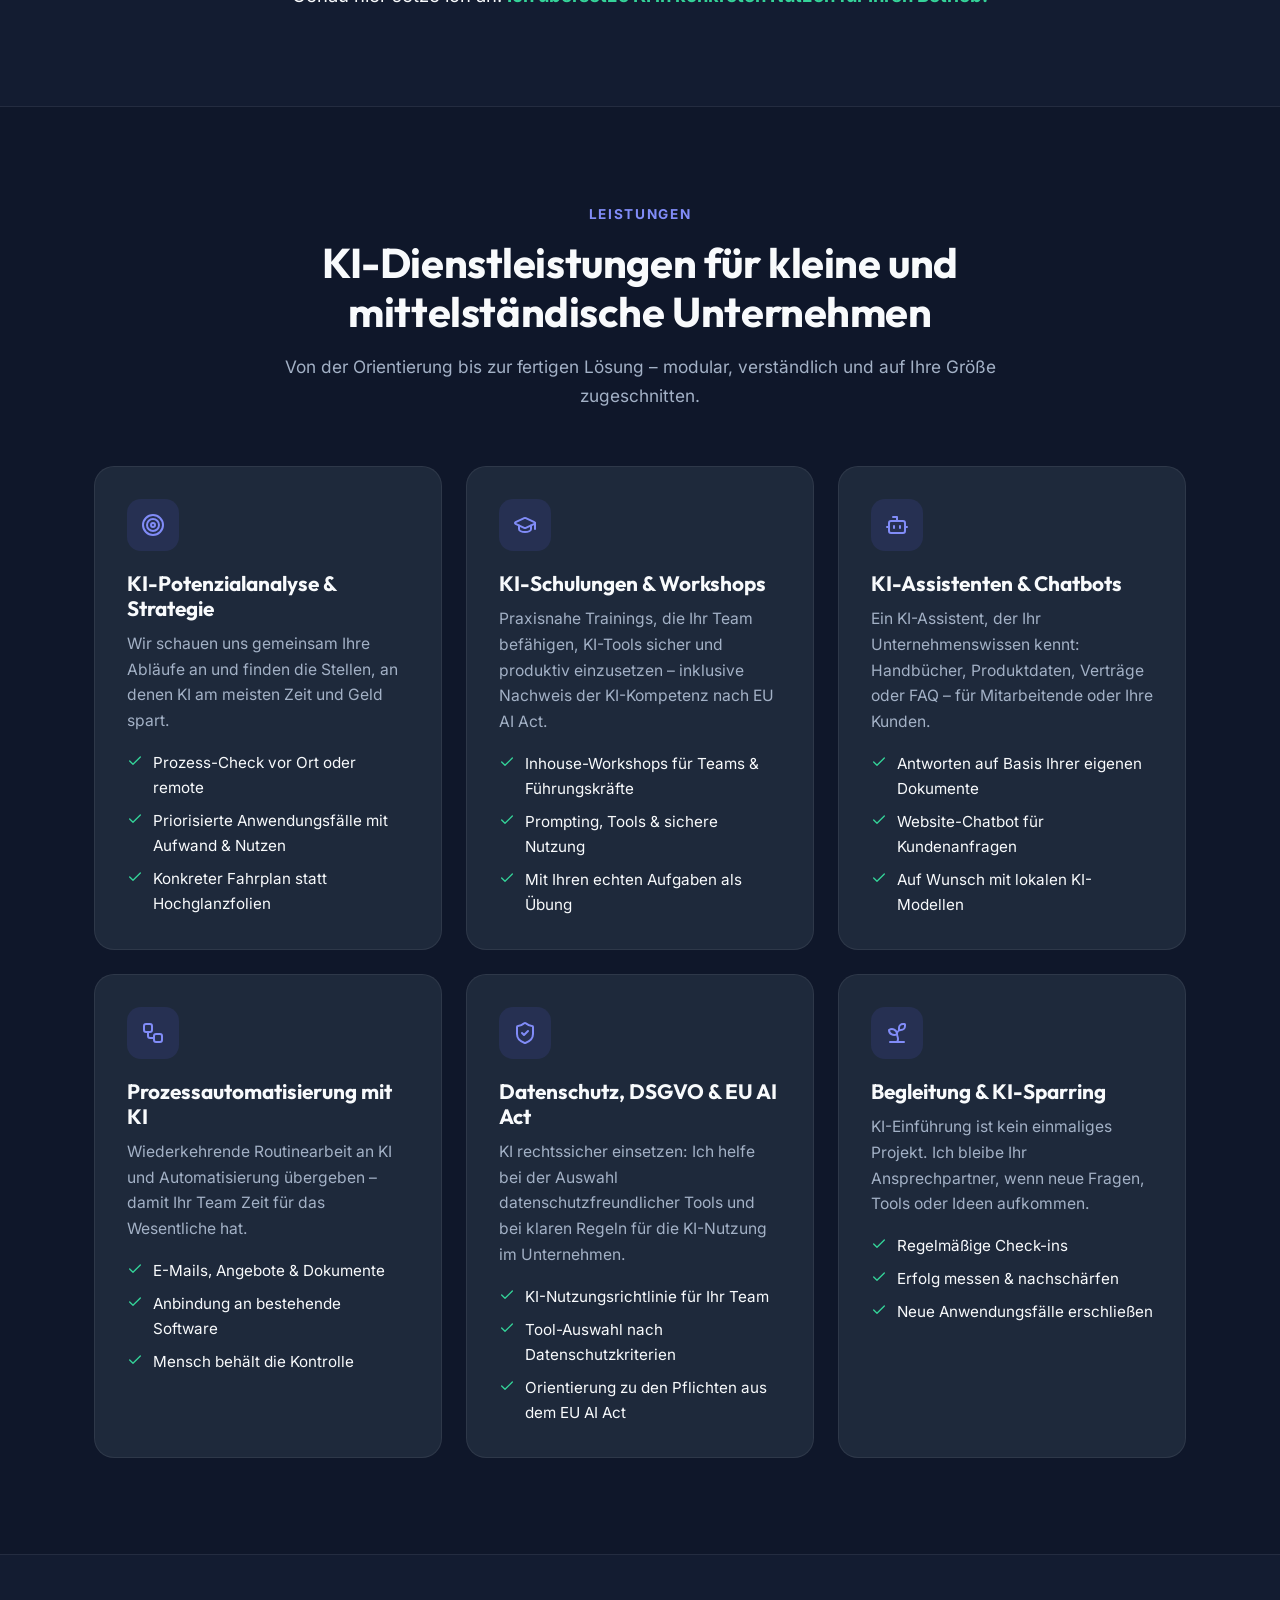
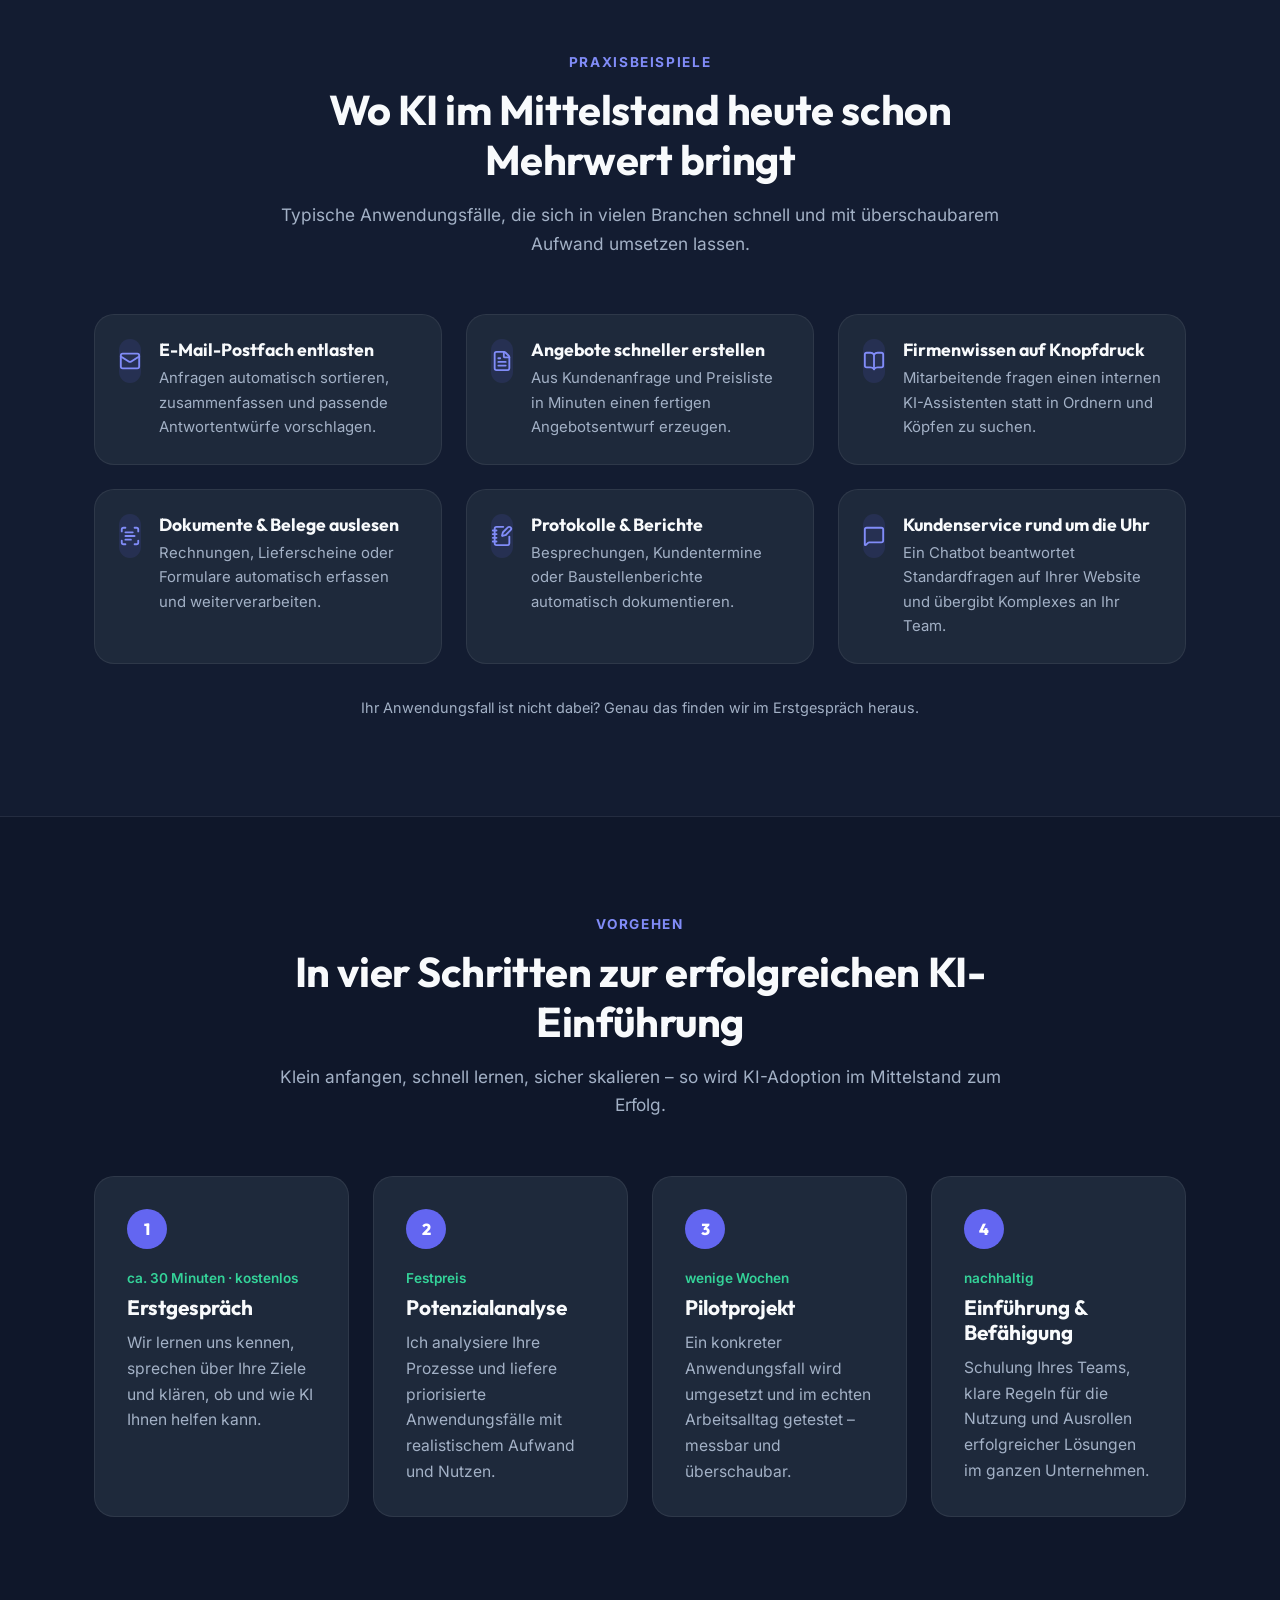
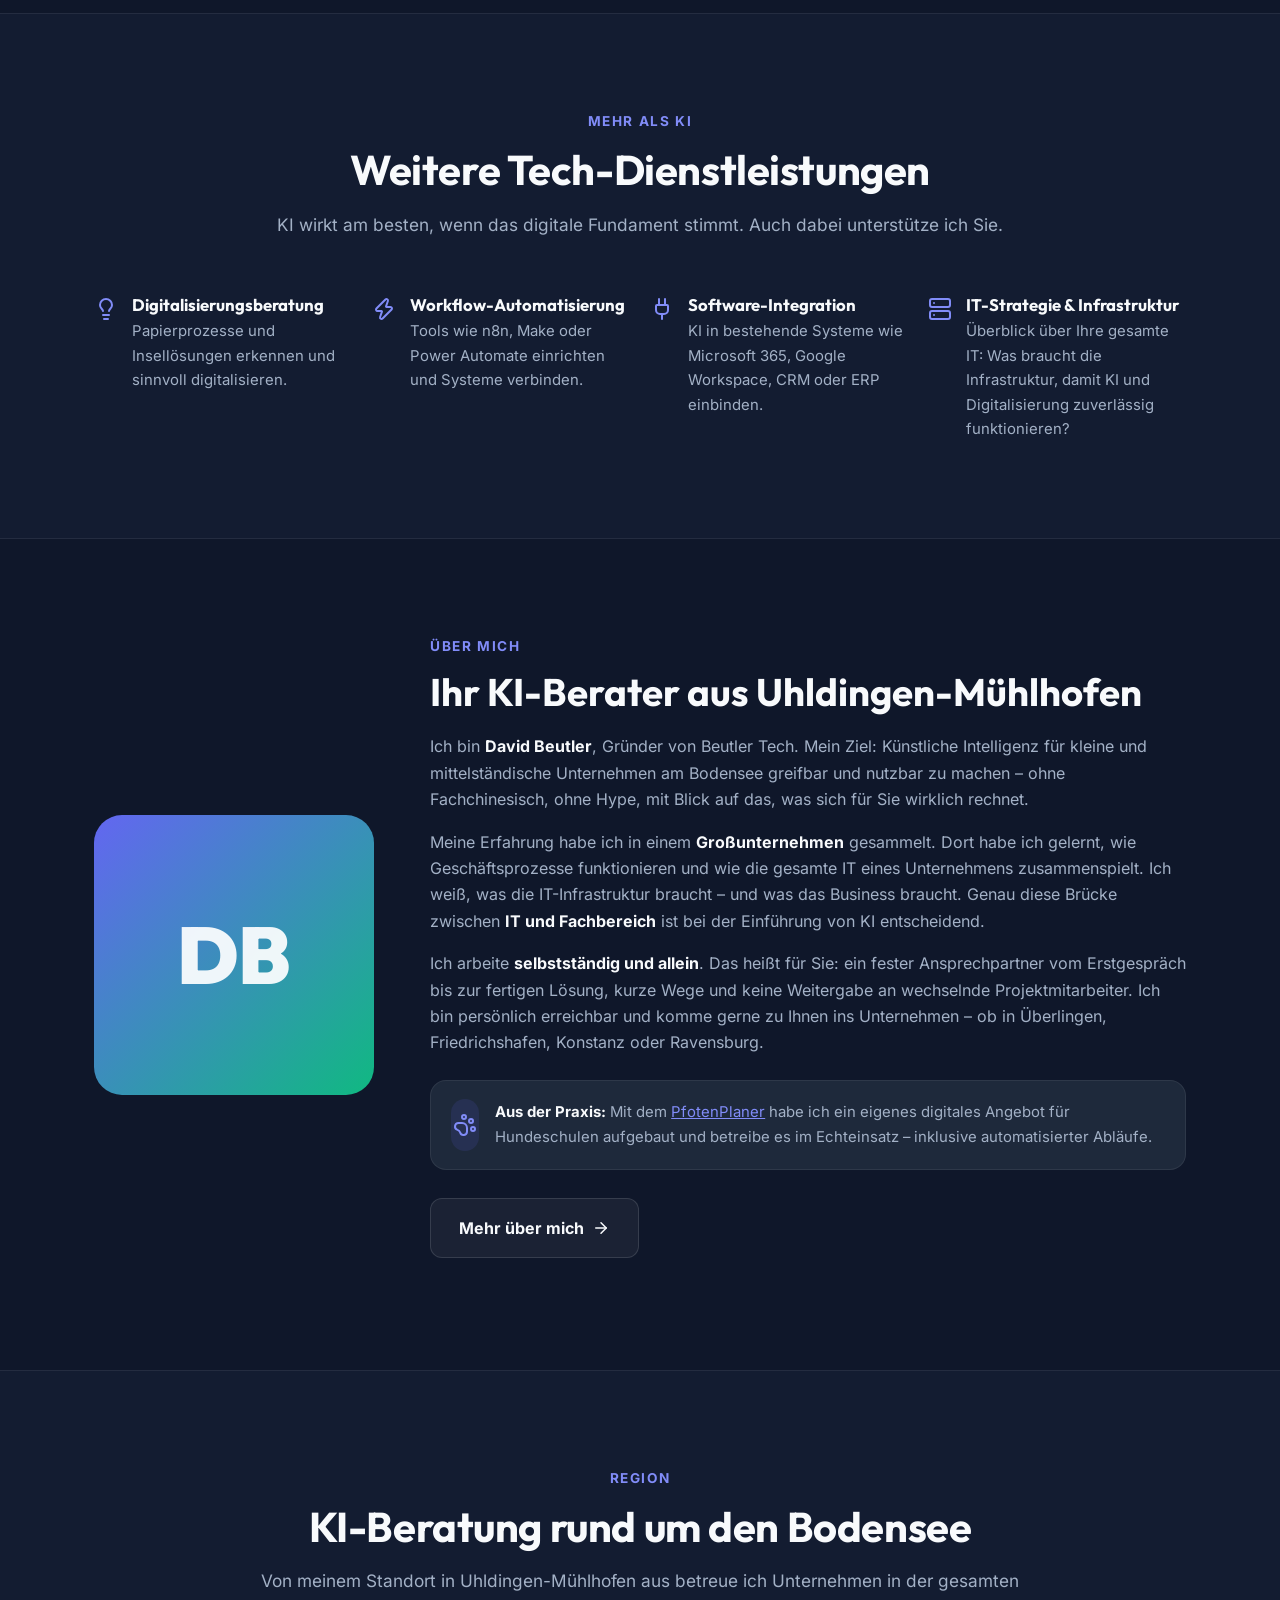
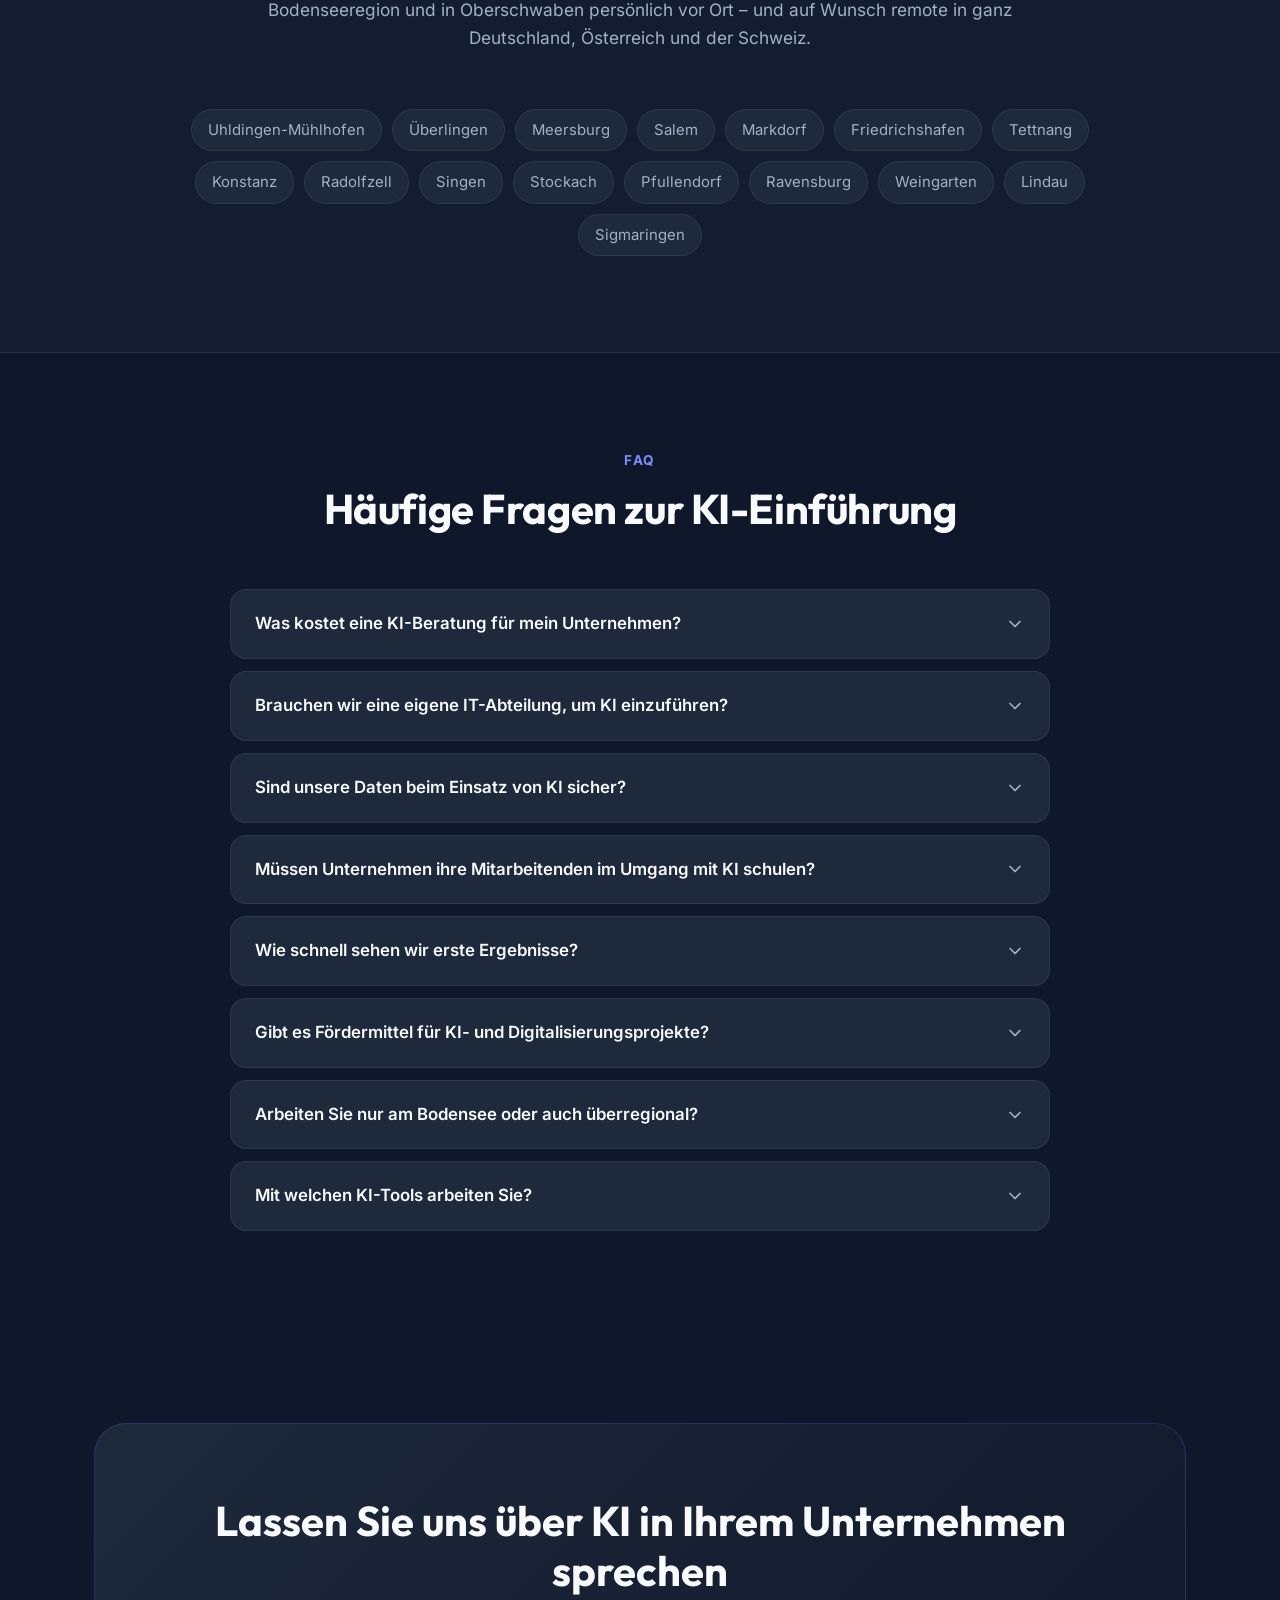
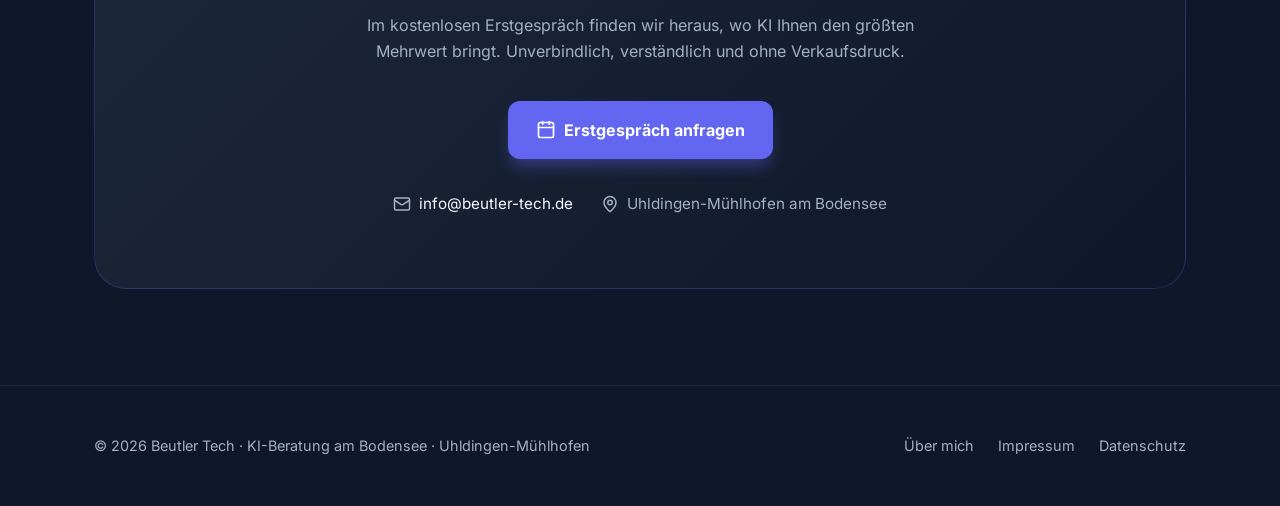
==== commit d90ae103: "Werdegang anpassen: Großunternehmen, Geschäftsprozesse und Gesamt-IT statt Softwareentwicklung - Übe" ====
--- a/index.html
+++ b/index.html
@@ -33,12 +33,12 @@
     <meta name="twitter:card" content="summary_large_image">
 
     <!-- Icons -->
-    <link rel="icon" href="/favicon.svg" type="image/svg+xml">
-    <link rel="apple-touch-icon" href="/assets/img/apple-touch-icon.png">
-
-    <link rel="preload" href="/assets/fonts/outfit-latin-var.woff2" as="font" type="font/woff2" crossorigin>
-    <link rel="preload" href="/assets/fonts/inter-latin-var.woff2" as="font" type="font/woff2" crossorigin>
-    <link rel="stylesheet" href="/assets/css/style.css">
+    <link rel="icon" href="favicon.svg" type="image/svg+xml">
+    <link rel="apple-touch-icon" href="assets/img/apple-touch-icon.png">
+
+    <link rel="preload" href="assets/fonts/outfit-latin-var.woff2" as="font" type="font/woff2" crossorigin>
+    <link rel="preload" href="assets/fonts/inter-latin-var.woff2" as="font" type="font/woff2" crossorigin>
+    <link rel="stylesheet" href="assets/css/style.css">
     <script>document.documentElement.classList.add('js');</script>
 
     <!-- Strukturierte Daten für Suchmaschinen -->
@@ -88,6 +88,8 @@
                 ],
                 "knowsAbout": [
                     "Künstliche Intelligenz",
+                    "Geschäftsprozesse",
+                    "IT-Strategie und IT-Infrastruktur",
                     "KI-Beratung",
                     "KI-Einführung im Mittelstand",
                     "Generative KI",
@@ -106,7 +108,8 @@
                         { "@type": "Offer", "itemOffered": { "@type": "Service", "name": "KI-Assistenten und Chatbots auf Basis eigener Unternehmensdaten" } },
                         { "@type": "Offer", "itemOffered": { "@type": "Service", "name": "Prozessautomatisierung mit KI" } },
                         { "@type": "Offer", "itemOffered": { "@type": "Service", "name": "Beratung zu DSGVO und EU AI Act beim KI-Einsatz" } },
-                        { "@type": "Offer", "itemOffered": { "@type": "Service", "name": "KI-Begleitung und Change Management" } }
+                        { "@type": "Offer", "itemOffered": { "@type": "Service", "name": "KI-Begleitung und Change Management" } },
+                        { "@type": "Offer", "itemOffered": { "@type": "Service", "name": "IT-Strategie und IT-Infrastruktur-Beratung" } }
                     ]
                 }
             },
@@ -181,8 +184,8 @@
 
     <header class="site-header">
         <nav class="container nav" aria-label="Hauptnavigation">
-            <a href="/" class="logo" aria-label="Beutler Tech – Startseite">
-                <img src="/favicon.svg" alt="" width="32" height="32">
+            <a href="index.html" class="logo" aria-label="Beutler Tech – Startseite">
+                <img src="favicon.svg" alt="" width="32" height="32">
                 Beutler Tech
             </a>
             <button class="nav-toggle" aria-expanded="false" aria-controls="nav-links" aria-label="Menü öffnen">
@@ -191,7 +194,7 @@
             <ul class="nav-links" id="nav-links">
                 <li><a href="#leistungen">Leistungen</a></li>
                 <li><a href="#vorgehen">Vorgehen</a></li>
-                <li><a href="/ueber-mich.html">Über mich</a></li>
+                <li><a href="ueber-mich.html">Über mich</a></li>
                 <li><a href="#faq">FAQ</a></li>
                 <li><a href="#kontakt" class="btn btn-primary">Erstgespräch</a></li>
             </ul>
@@ -480,10 +483,11 @@
                         </div>
                     </div>
                     <div class="tech-item reveal">
-                        <svg width="24" height="24" viewBox="0 0 24 24" fill="none" stroke="currentColor" stroke-width="2" stroke-linecap="round" stroke-linejoin="round" aria-hidden="true"><path d="m16 18 6-6-6-6" /><path d="m8 6-6 6 6 6" /></svg>
-                        <div>
-                            <h3>Individuelle Web-Anwendungen</h3>
-                            <p>Wenn es keine passende Standardlösung gibt: maßgeschneiderte Tools und Web-Apps.</p>
+                        <svg width="24" height="24" viewBox="0 0 24 24" fill="none" stroke="currentColor" stroke-width="2" stroke-linecap="round" stroke-linejoin="round" aria-hidden="true"><rect width="20" height="8" x="2" y="2" rx="2" ry="2" /><rect width="20" height="8" x="2" y="14" rx="2" ry="2" /><line x1="6" x2="6.01" y1="6" y2="6" /><line x1="6" x2="6.01" y1="18" y2="18" /></svg>
+                        <div>
+                            <h3>IT-Strategie &amp; Infrastruktur</h3>
+                            <p>Überblick über Ihre gesamte IT: Was braucht die Infrastruktur, damit KI und Digitalisierung
+                                zuverlässig funktionieren?</p>
                         </div>
                     </div>
                 </div>
@@ -494,7 +498,7 @@
         <section class="section" id="ueber-mich" aria-labelledby="about-title">
             <div class="container about">
                 <!-- Tipp: Hier ein echtes Foto einsetzen, z. B.
-                     <img class="avatar" src="/assets/img/david-beutler.jpg" alt="David Beutler, KI-Berater am Bodensee" width="280" height="280"> -->
+                     <img class="avatar" src="assets/img/david-beutler.jpg" alt="David Beutler, KI-Berater am Bodensee" width="280" height="280"> -->
                 <div class="avatar" role="img" aria-label="David Beutler">DB</div>
                 <div>
                     <span class="eyebrow">Über mich</span>
@@ -503,9 +507,10 @@
                         Intelligenz für kleine und mittelständische Unternehmen am Bodensee greifbar und nutzbar zu
                         machen – ohne Fachchinesisch, ohne Hype, mit Blick auf das, was sich für Sie wirklich rechnet.
                     </p>
-                    <p>Ich komme aus der <strong>Softwareentwicklung</strong> und weiß daher nicht nur, was KI kann,
-                        sondern auch, wie man sie sauber in bestehende Abläufe und Systeme integriert. Diese Verbindung
-                        aus Beratung und Umsetzung macht den Unterschied: Bei mir bleibt es nicht bei der Idee.</p>
+                    <p>Meine Erfahrung habe ich in einem <strong>Großunternehmen</strong> gesammelt. Dort habe ich gelernt,
+                        wie Geschäftsprozesse funktionieren und wie die gesamte IT eines Unternehmens zusammenspielt. Ich
+                        weiß, was die IT-Infrastruktur braucht – und was das Business braucht. Genau diese Brücke
+                        zwischen <strong>IT und Fachbereich</strong> ist bei der Einführung von KI entscheidend.</p>
                     <p>Ich arbeite <strong>selbstständig und allein</strong>. Das heißt für Sie: ein fester
                         Ansprechpartner vom Erstgespräch bis zur fertigen Lösung, kurze Wege und keine Weitergabe an
                         wechselnde Projektmitarbeiter. Ich bin persönlich erreichbar und komme gerne zu Ihnen ins
@@ -513,10 +518,10 @@
                     <div class="reference">
                         <div class="card-icon"><svg width="24" height="24" viewBox="0 0 24 24" fill="none" stroke="currentColor" stroke-width="2" stroke-linecap="round" stroke-linejoin="round" aria-hidden="true"><circle cx="11" cy="4" r="2" /><circle cx="18" cy="8" r="2" /><circle cx="20" cy="16" r="2" /><path d="M9 10a5 5 0 0 1 5 5v3.5a3.5 3.5 0 0 1-6.84 1.045Q6.52 17.48 4.46 16.84A3.5 3.5 0 0 1 5.5 10Z" /></svg></div>
                         <p><strong>Aus der Praxis:</strong> Mit dem <a href="https://pfoten-planer.de" target="_blank"
-                                rel="noopener">PfotenPlaner</a> habe ich eine eigene Software für Hundeschulen entwickelt
-                            und betreibe sie im Echteinsatz – inklusive automatisierter Abläufe.</p>
-                    </div>
-                    <p style="margin-top: 28px;"><a href="/ueber-mich.html" class="btn btn-outline">Mehr über mich
+                                rel="noopener">PfotenPlaner</a> habe ich ein eigenes digitales Angebot für Hundeschulen
+                            aufgebaut und betreibe es im Echteinsatz – inklusive automatisierter Abläufe.</p>
+                    </div>
+                    <p style="margin-top: 28px;"><a href="ueber-mich.html" class="btn btn-outline">Mehr über mich
                             <svg width="18" height="18" viewBox="0 0 24 24" fill="none" stroke="currentColor" stroke-width="2" stroke-linecap="round" stroke-linejoin="round" aria-hidden="true"><path d="M5 12h14" /><path d="m12 5 7 7-7 7" /></svg></a></p>
                 </div>
             </div>
@@ -645,9 +650,9 @@
         <div class="container footer-inner">
             <p>&copy; 2026 Beutler Tech · KI-Beratung am Bodensee · Uhldingen-Mühlhofen</p>
             <ul class="footer-links">
-                <li><a href="/ueber-mich.html">Über mich</a></li>
-                <li><a href="/impressum.html">Impressum</a></li>
-                <li><a href="/datenschutz.html">Datenschutz</a></li>
+                <li><a href="ueber-mich.html">Über mich</a></li>
+                <li><a href="impressum.html">Impressum</a></li>
+                <li><a href="datenschutz.html">Datenschutz</a></li>
             </ul>
         </div>
     </footer>
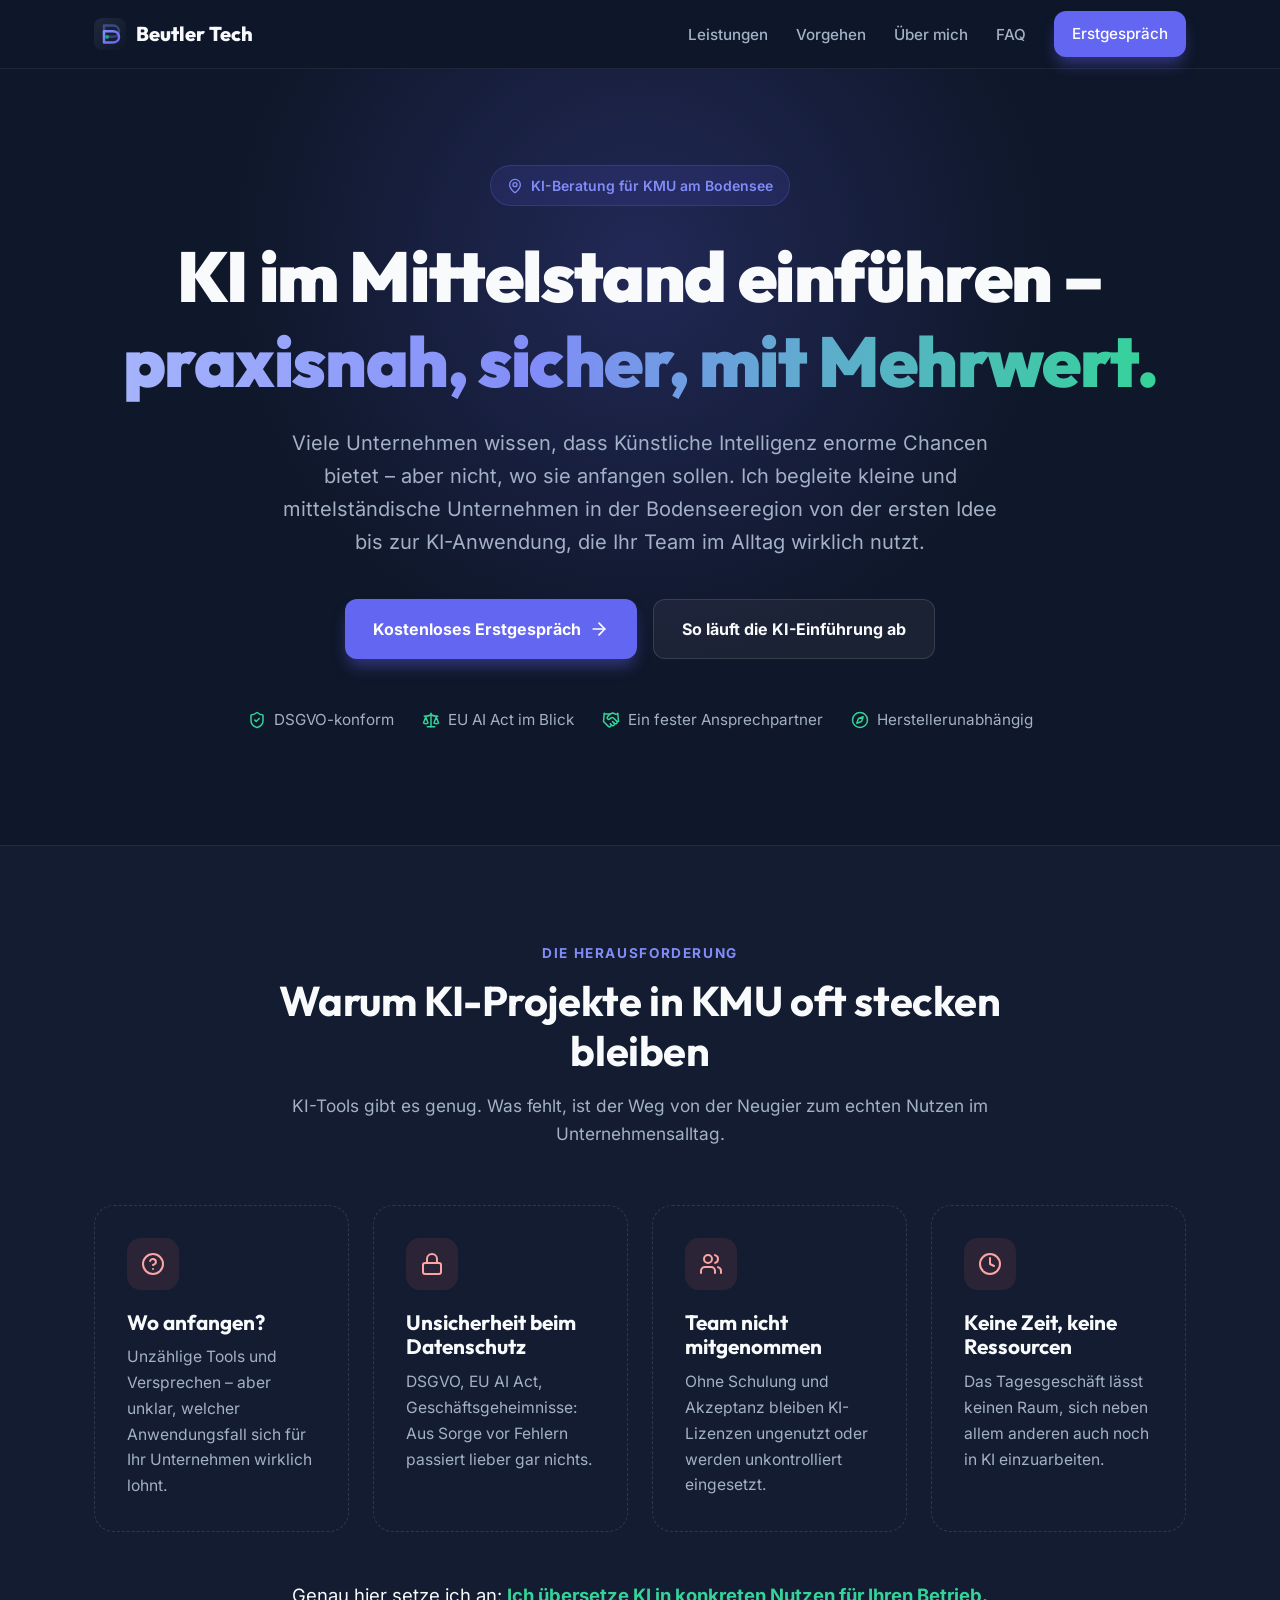
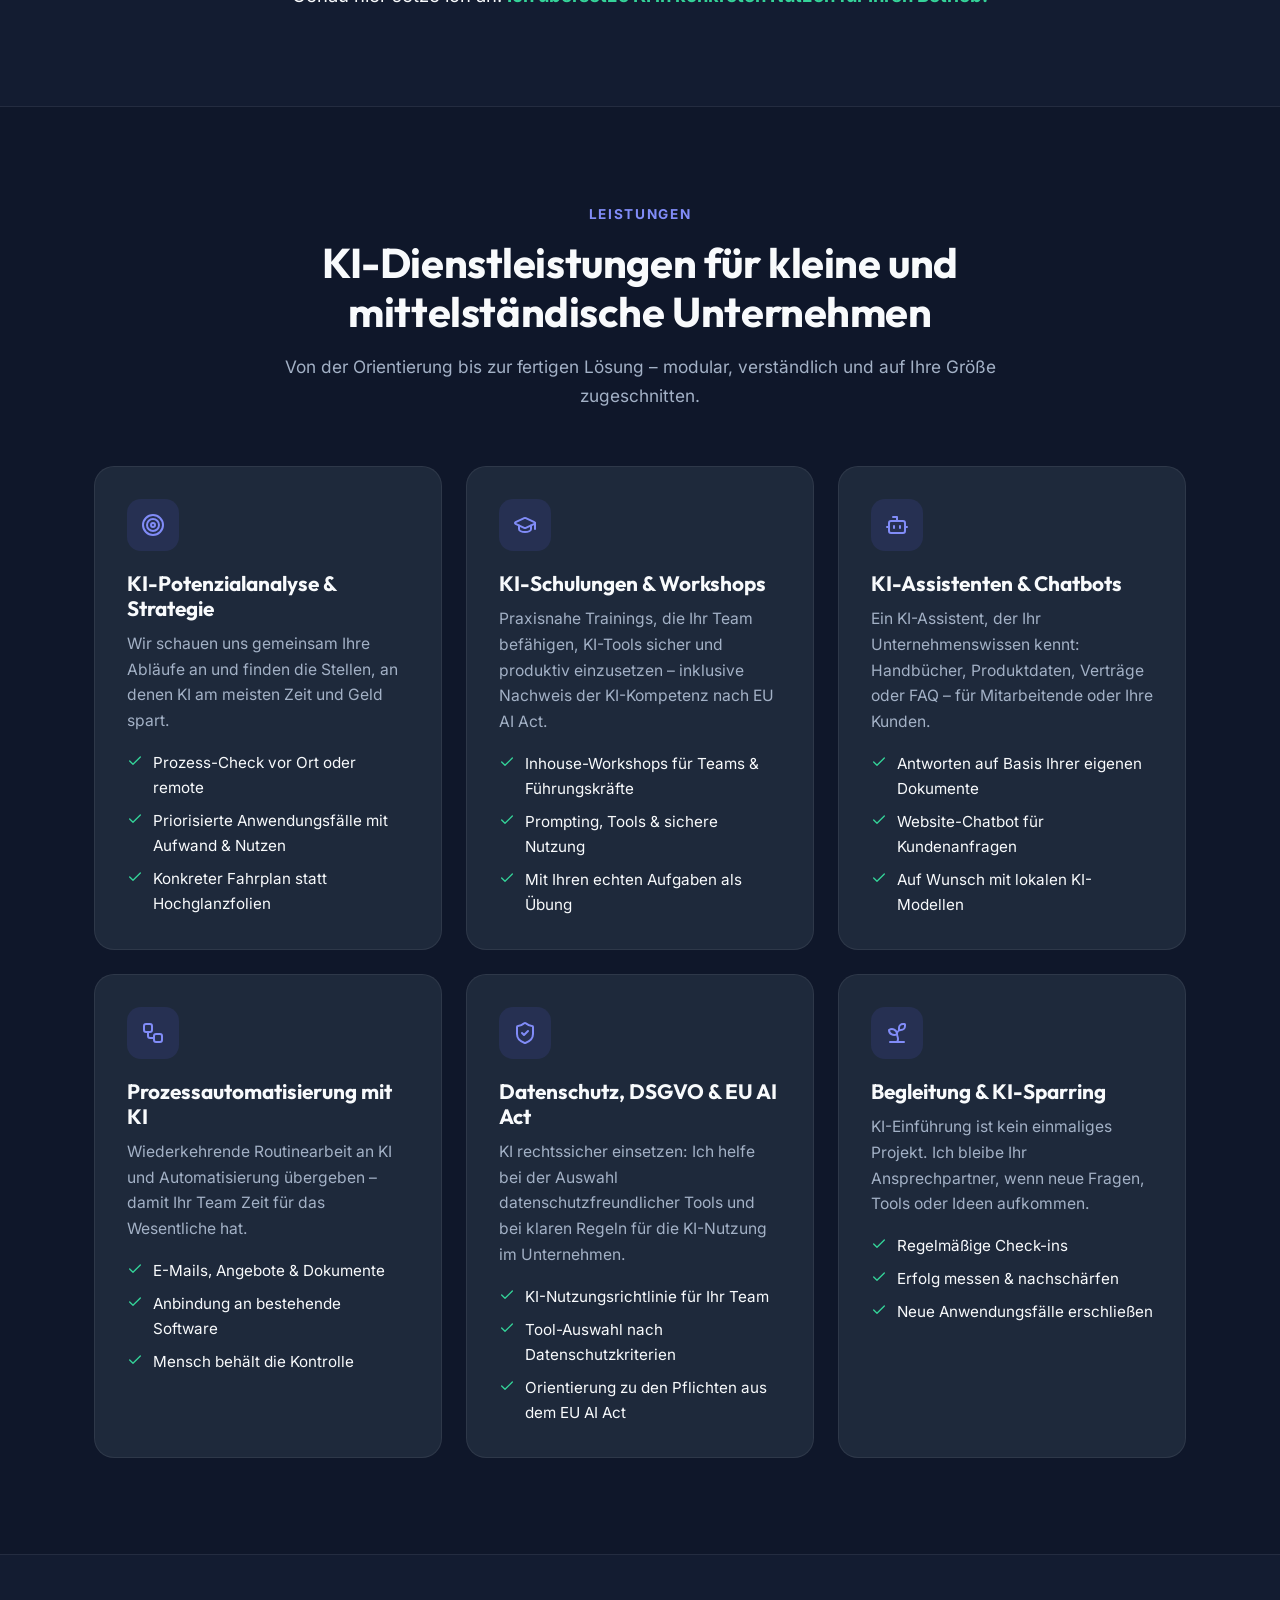
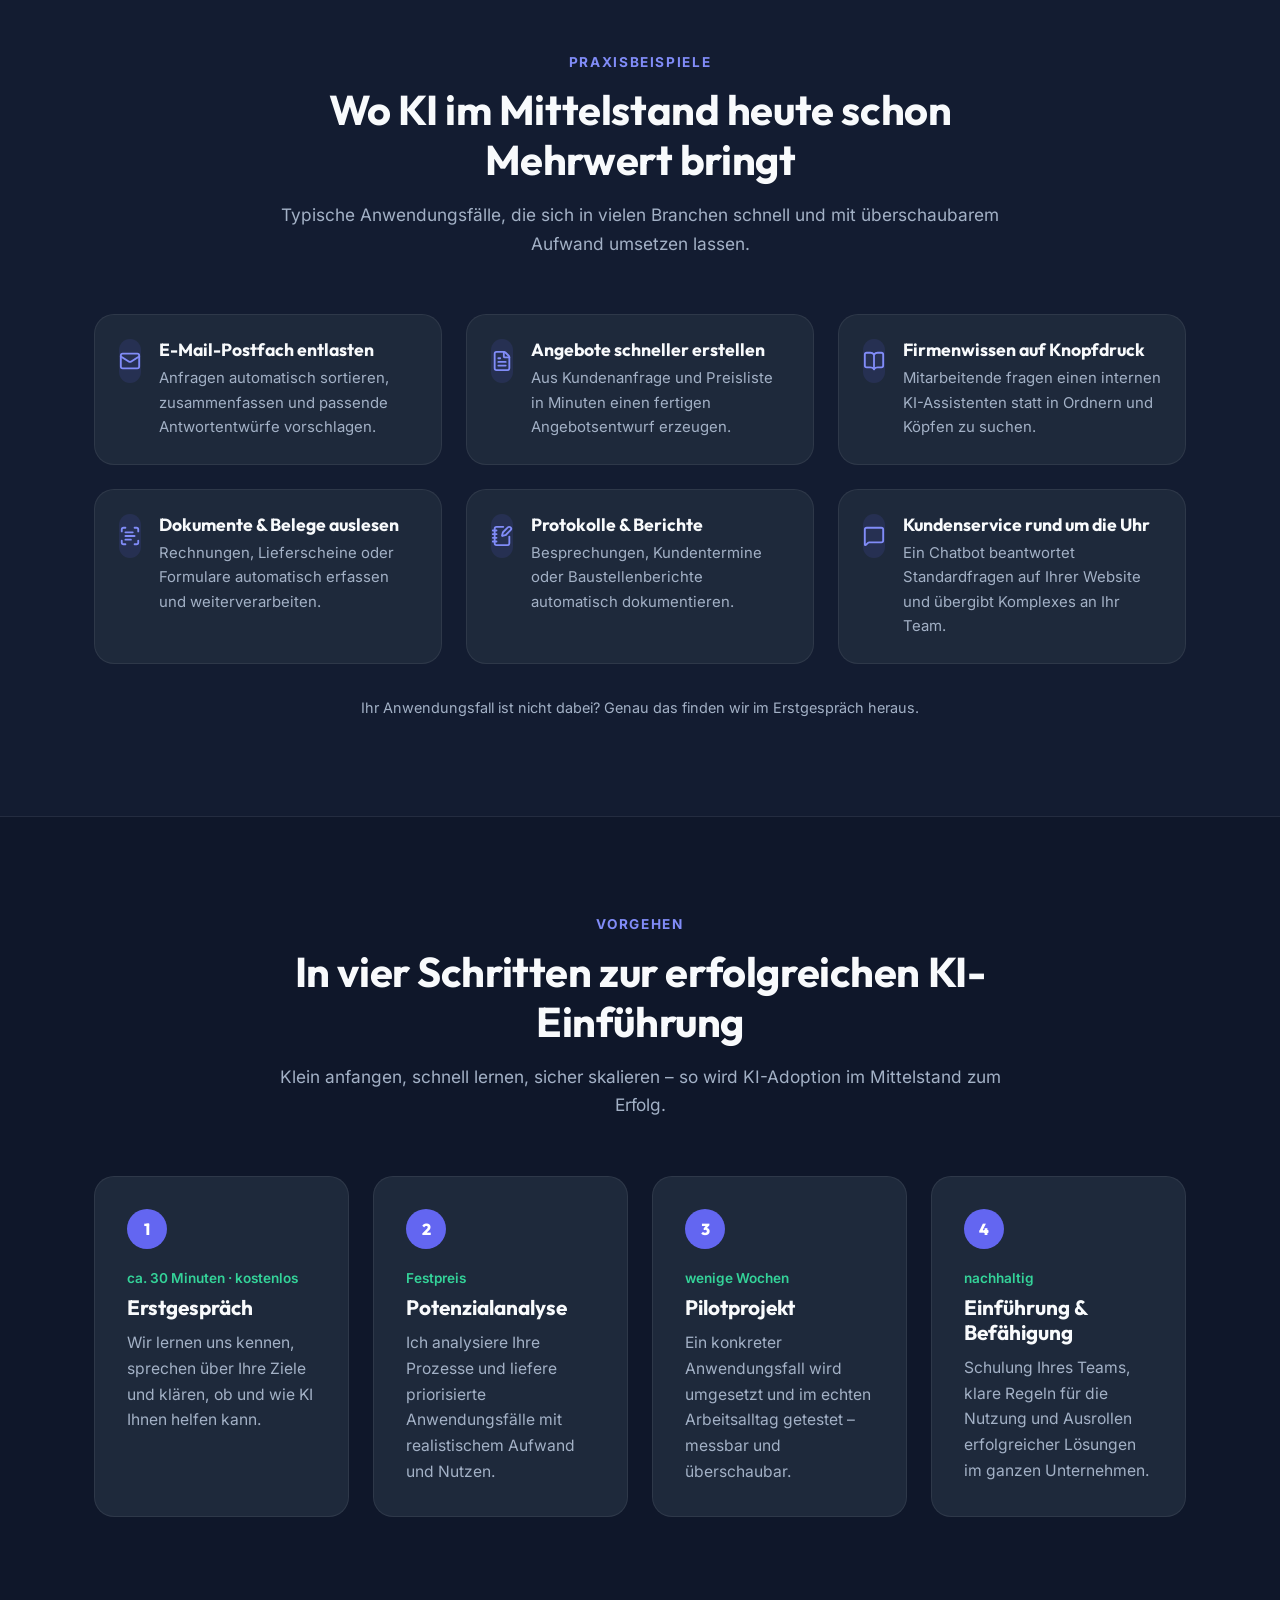
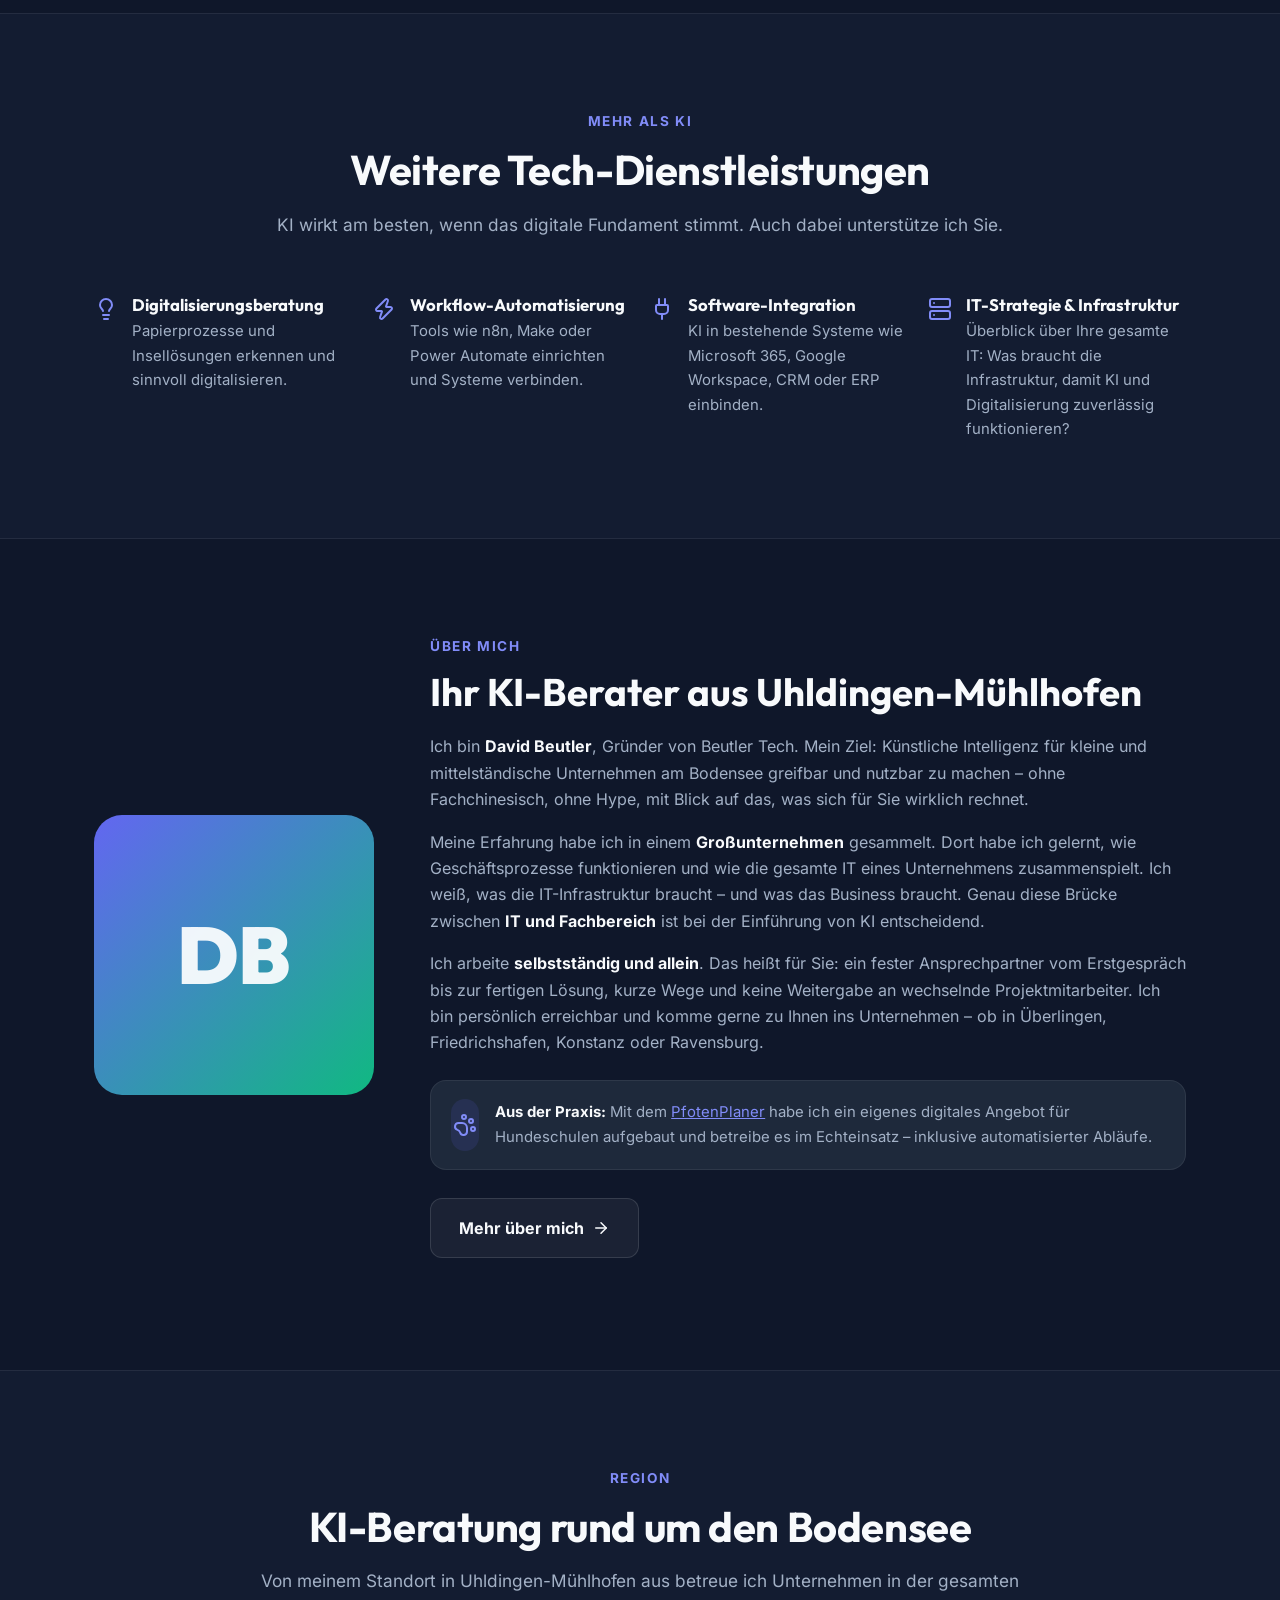
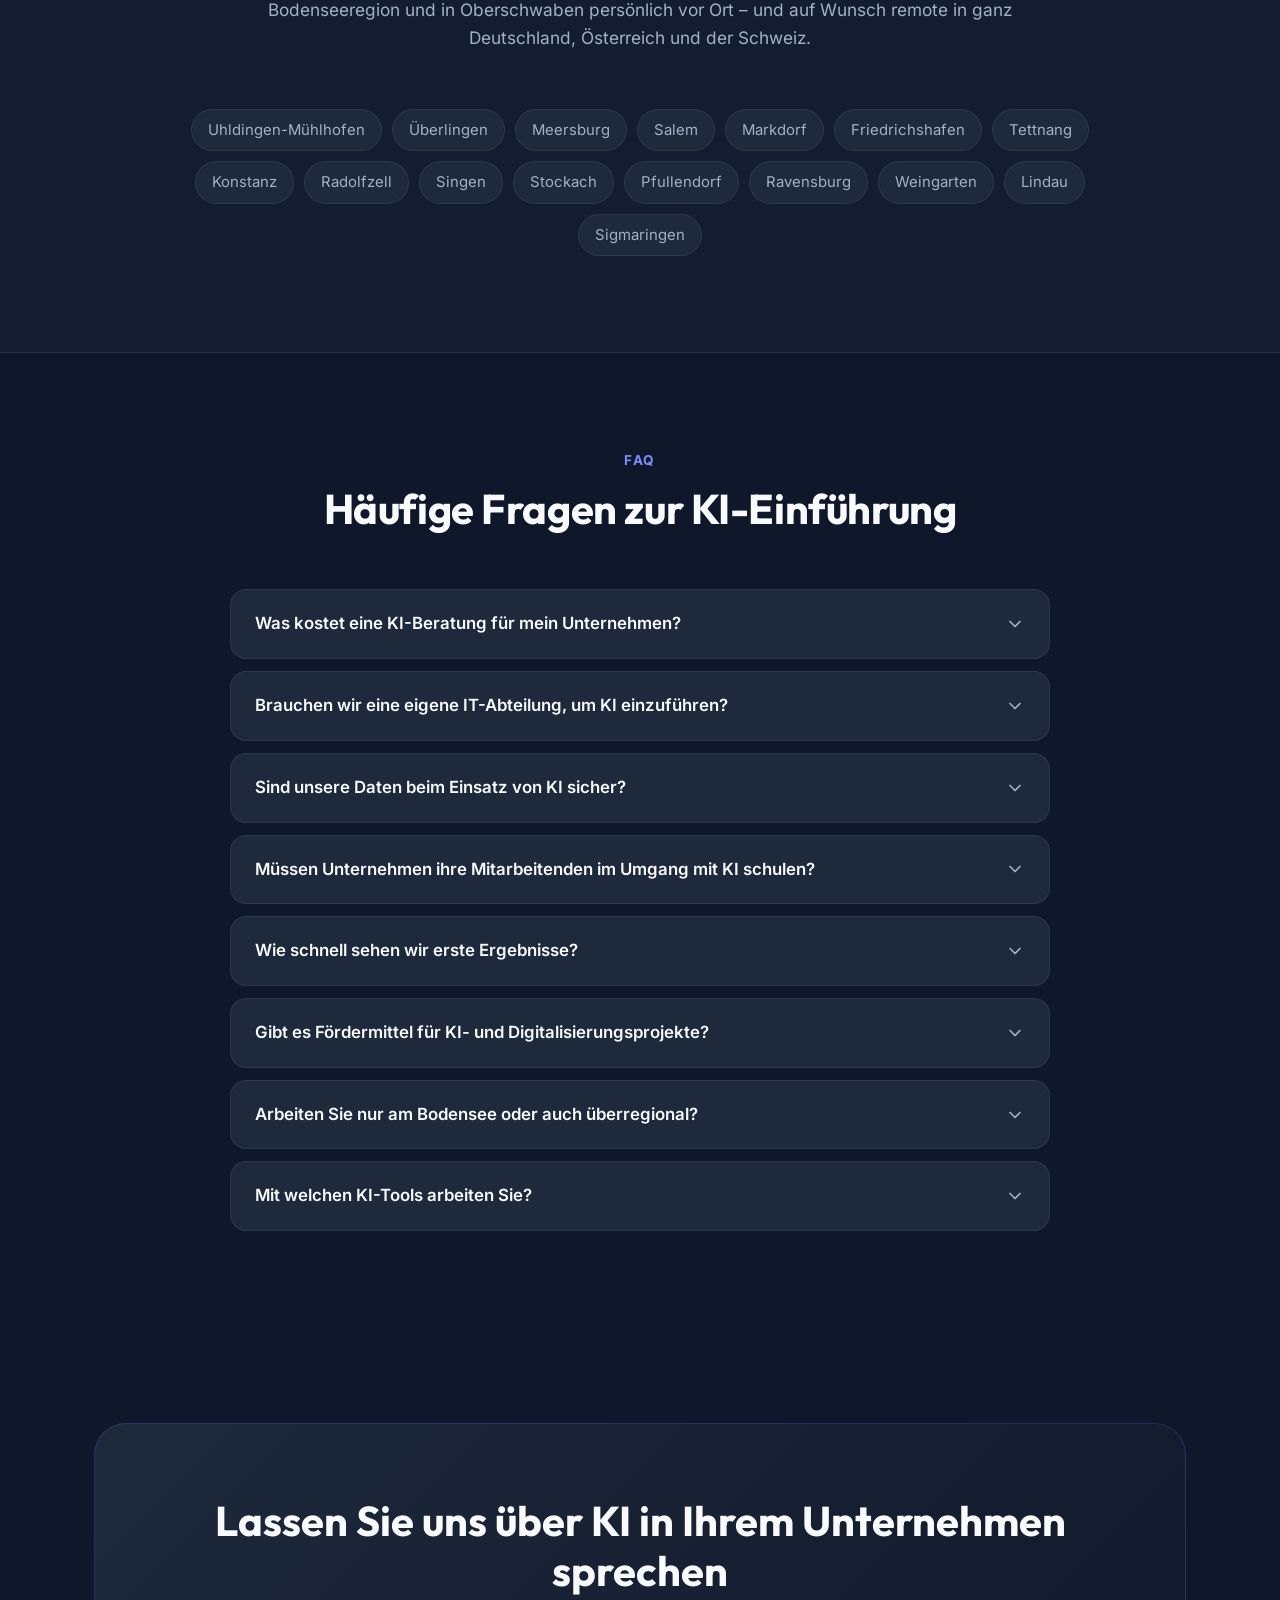
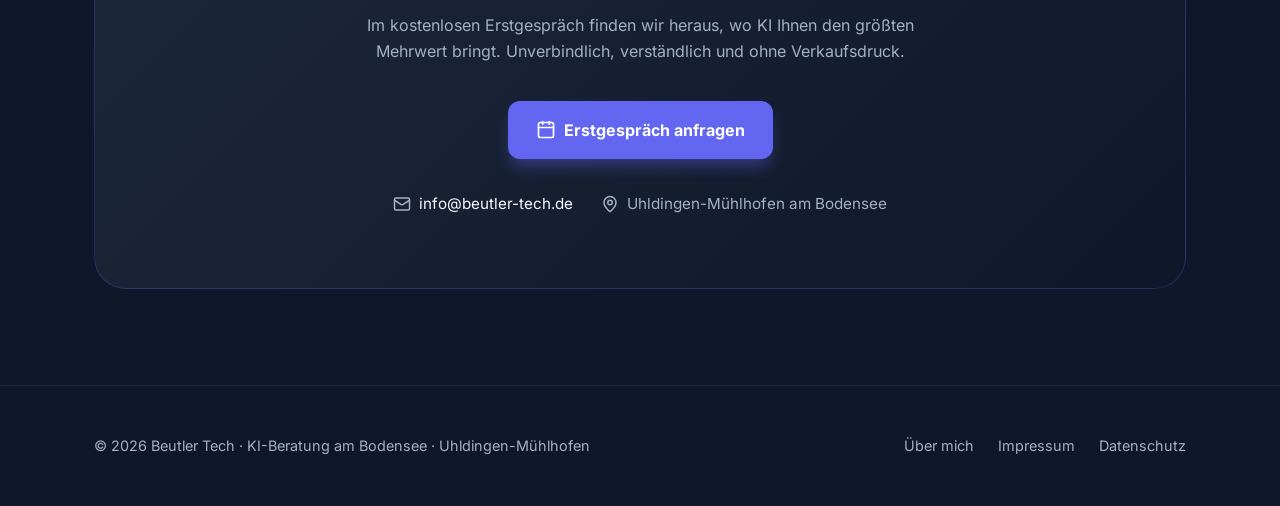
==== commit 3c33a326: "Live-Stand von main übernehmen, B-Logo als Favicon und Seitenlogo Merge von origin/main (GitHub-Page" ====
--- a/index.html
+++ b/index.html
@@ -33,7 +33,8 @@
     <meta name="twitter:card" content="summary_large_image">
 
     <!-- Icons -->
-    <link rel="icon" href="favicon.svg" type="image/svg+xml">
+    <link rel="icon" href="favicon.ico" sizes="any">
+    <link rel="icon" href="logo-icon.svg" type="image/svg+xml">
     <link rel="apple-touch-icon" href="assets/img/apple-touch-icon.png">
 
     <link rel="preload" href="assets/fonts/outfit-latin-var.woff2" as="font" type="font/woff2" crossorigin>
@@ -56,9 +57,11 @@
                 "logo": "https://beutler-tech.de/assets/img/apple-touch-icon.png",
                 "image": "https://beutler-tech.de/assets/img/og-image.png",
                 "email": "info@beutler-tech.de",
+                "telephone": "+49 172 2865091",
                 "founder": { "@id": "https://beutler-tech.de/#david" },
                 "address": {
                     "@type": "PostalAddress",
+                    "streetAddress": "Ögarten 2",
                     "addressLocality": "Uhldingen-Mühlhofen",
                     "postalCode": "88690",
                     "addressRegion": "Baden-Württemberg",
@@ -185,7 +188,7 @@
     <header class="site-header">
         <nav class="container nav" aria-label="Hauptnavigation">
             <a href="index.html" class="logo" aria-label="Beutler Tech – Startseite">
-                <img src="favicon.svg" alt="" width="32" height="32">
+                <img src="logo-icon.svg" alt="" width="32" height="32">
                 Beutler Tech
             </a>
             <button class="nav-toggle" aria-expanded="false" aria-controls="nav-links" aria-label="Menü öffnen">
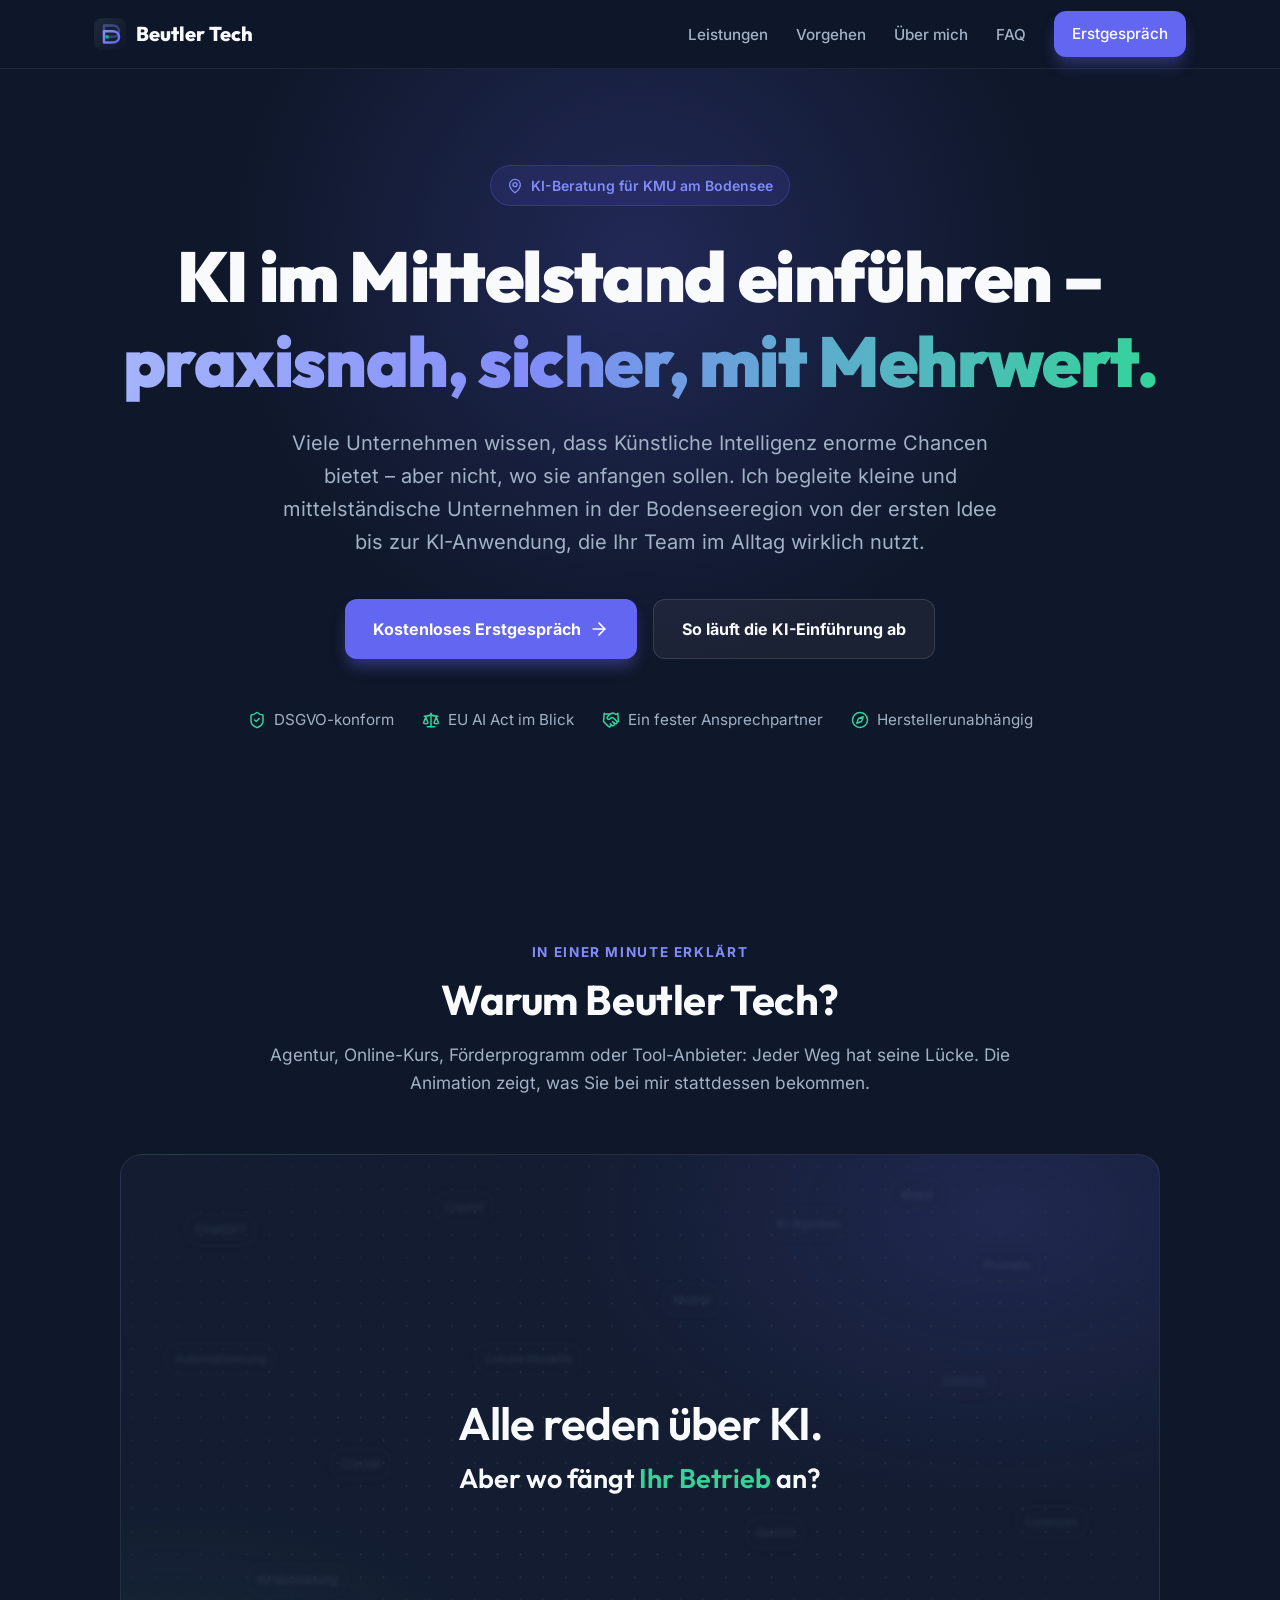
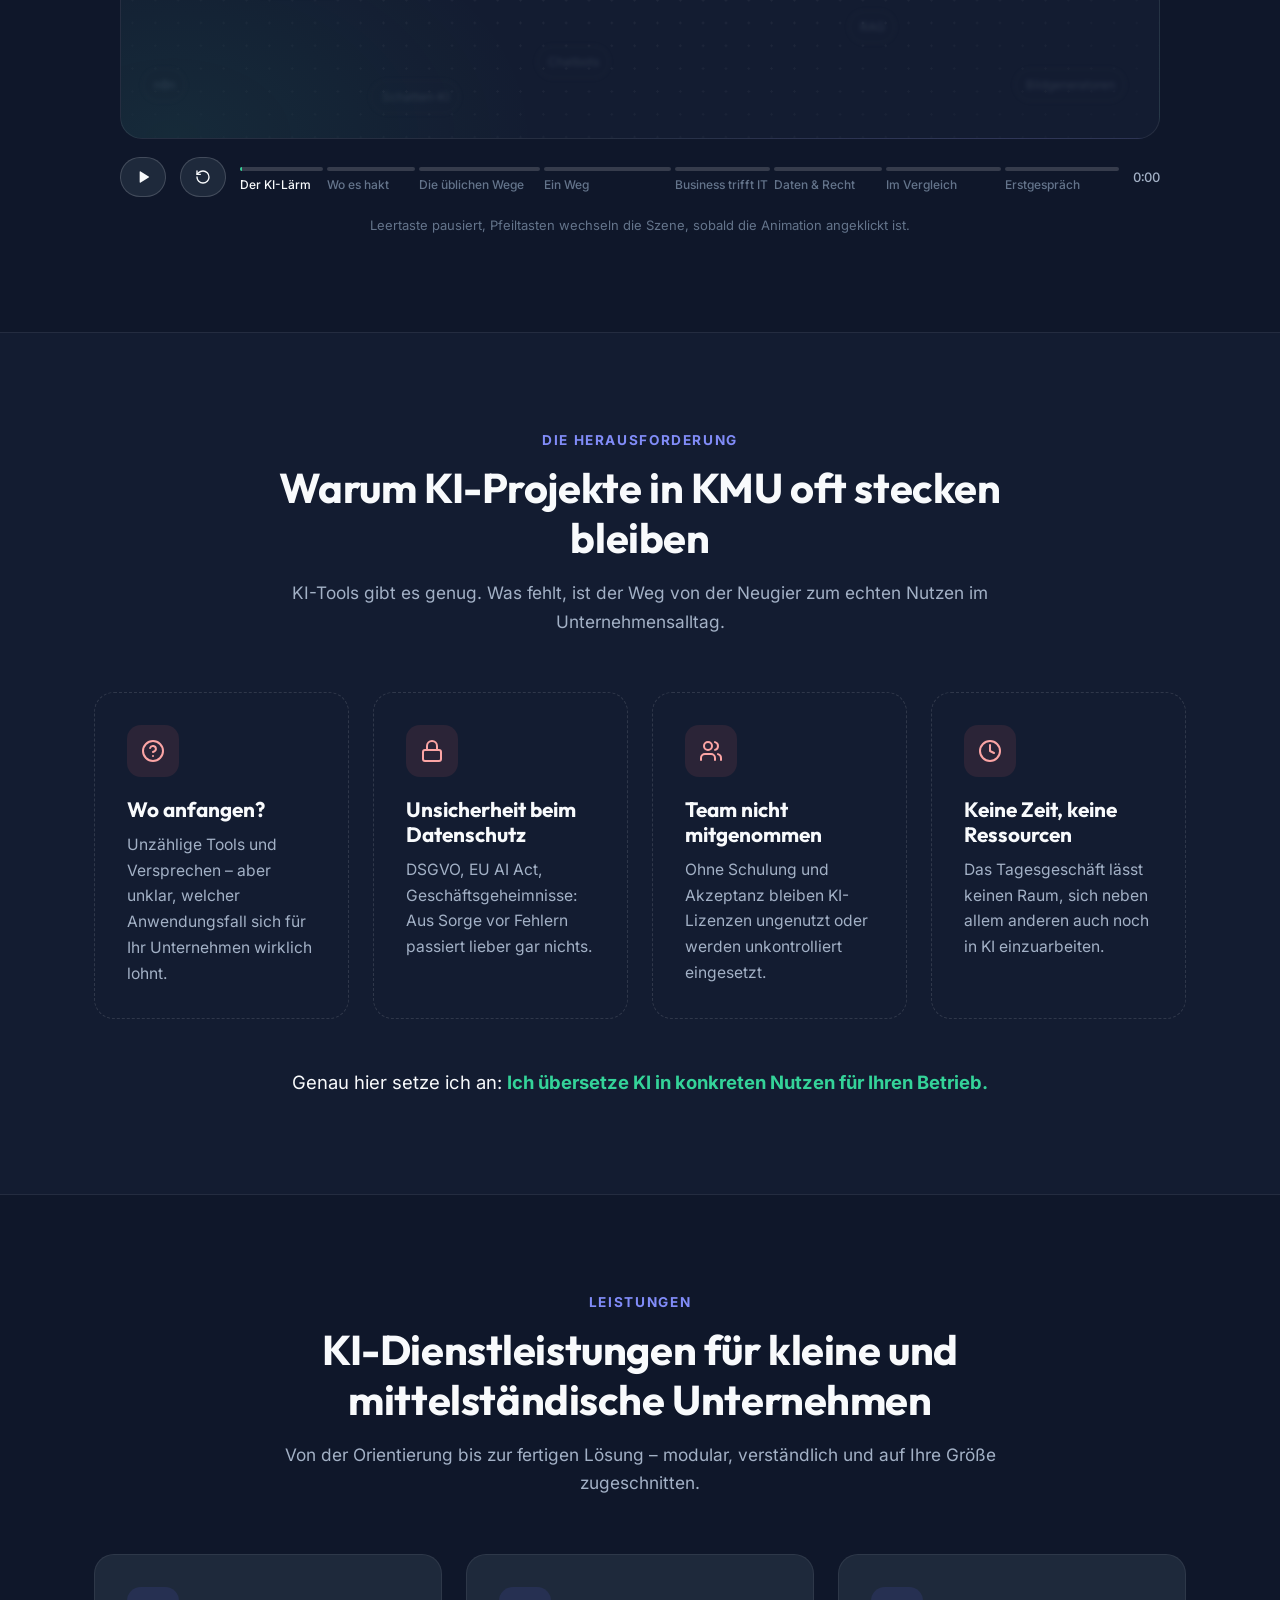
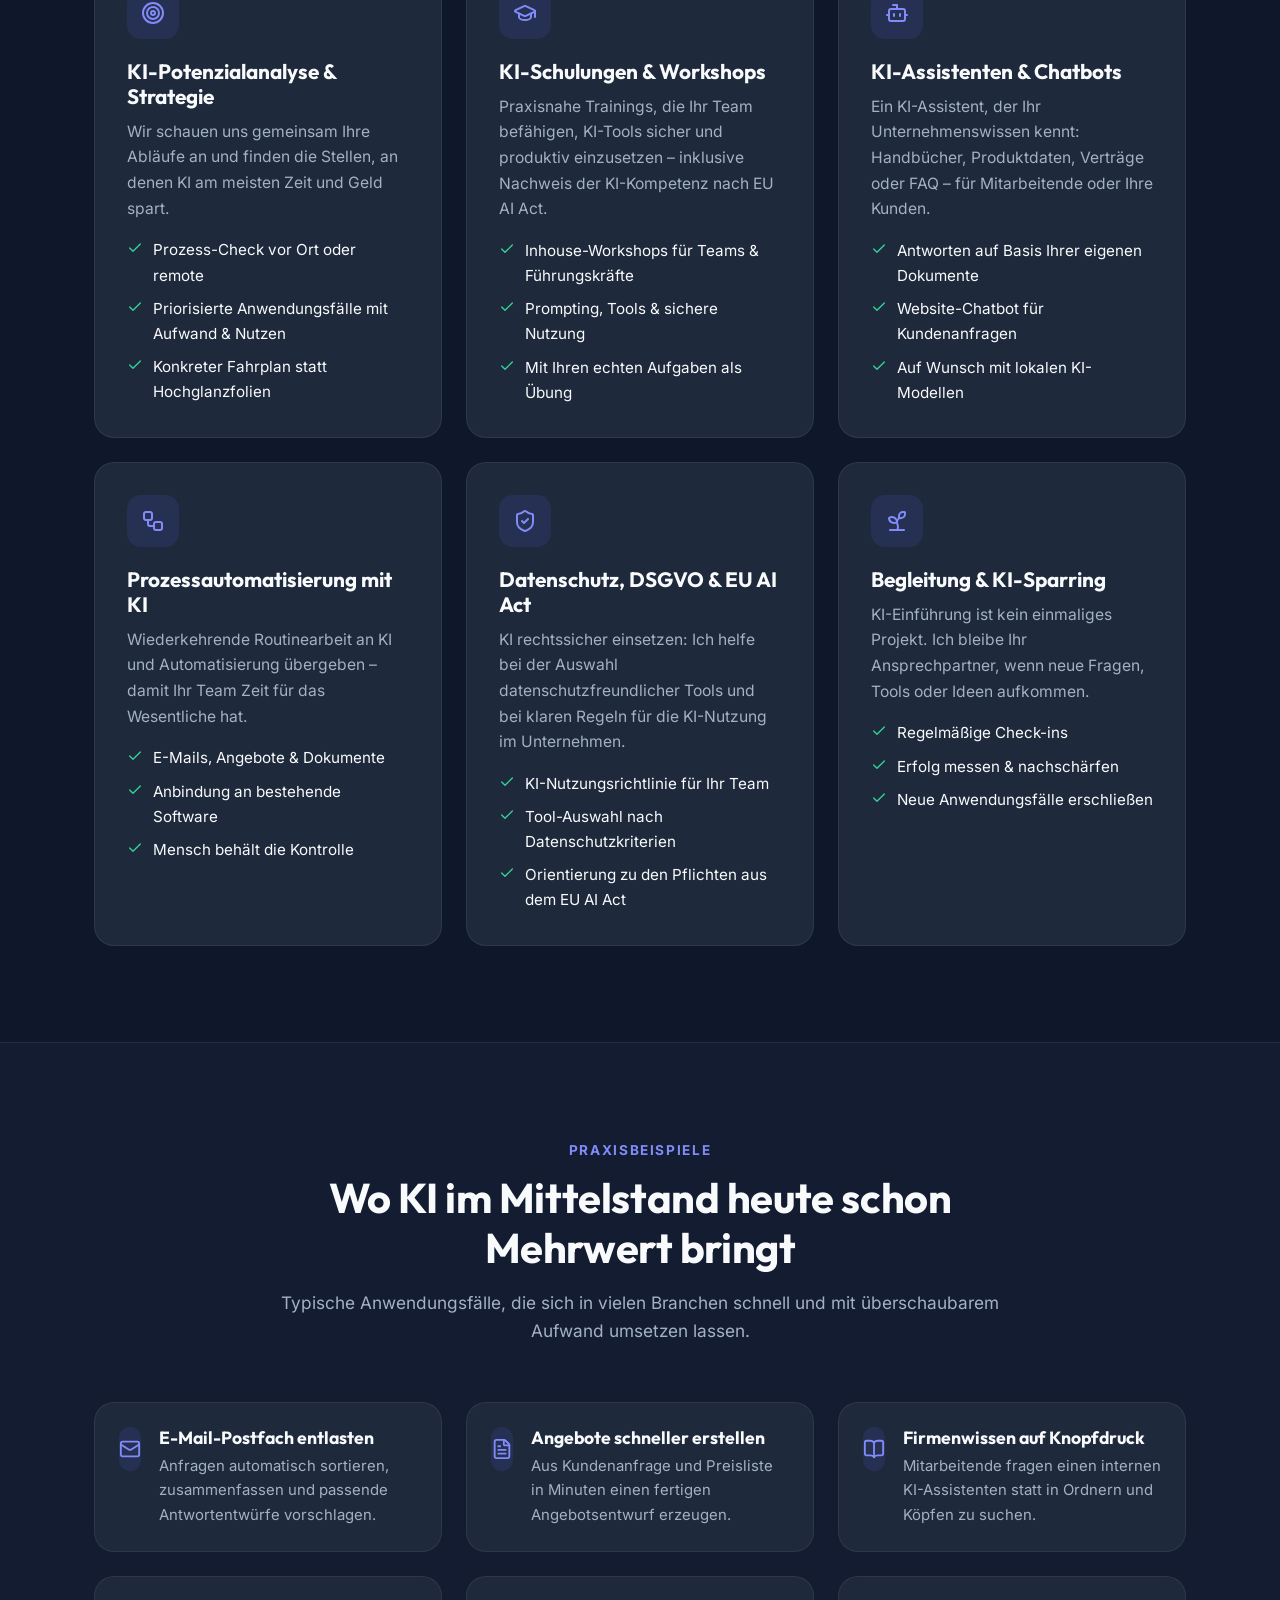
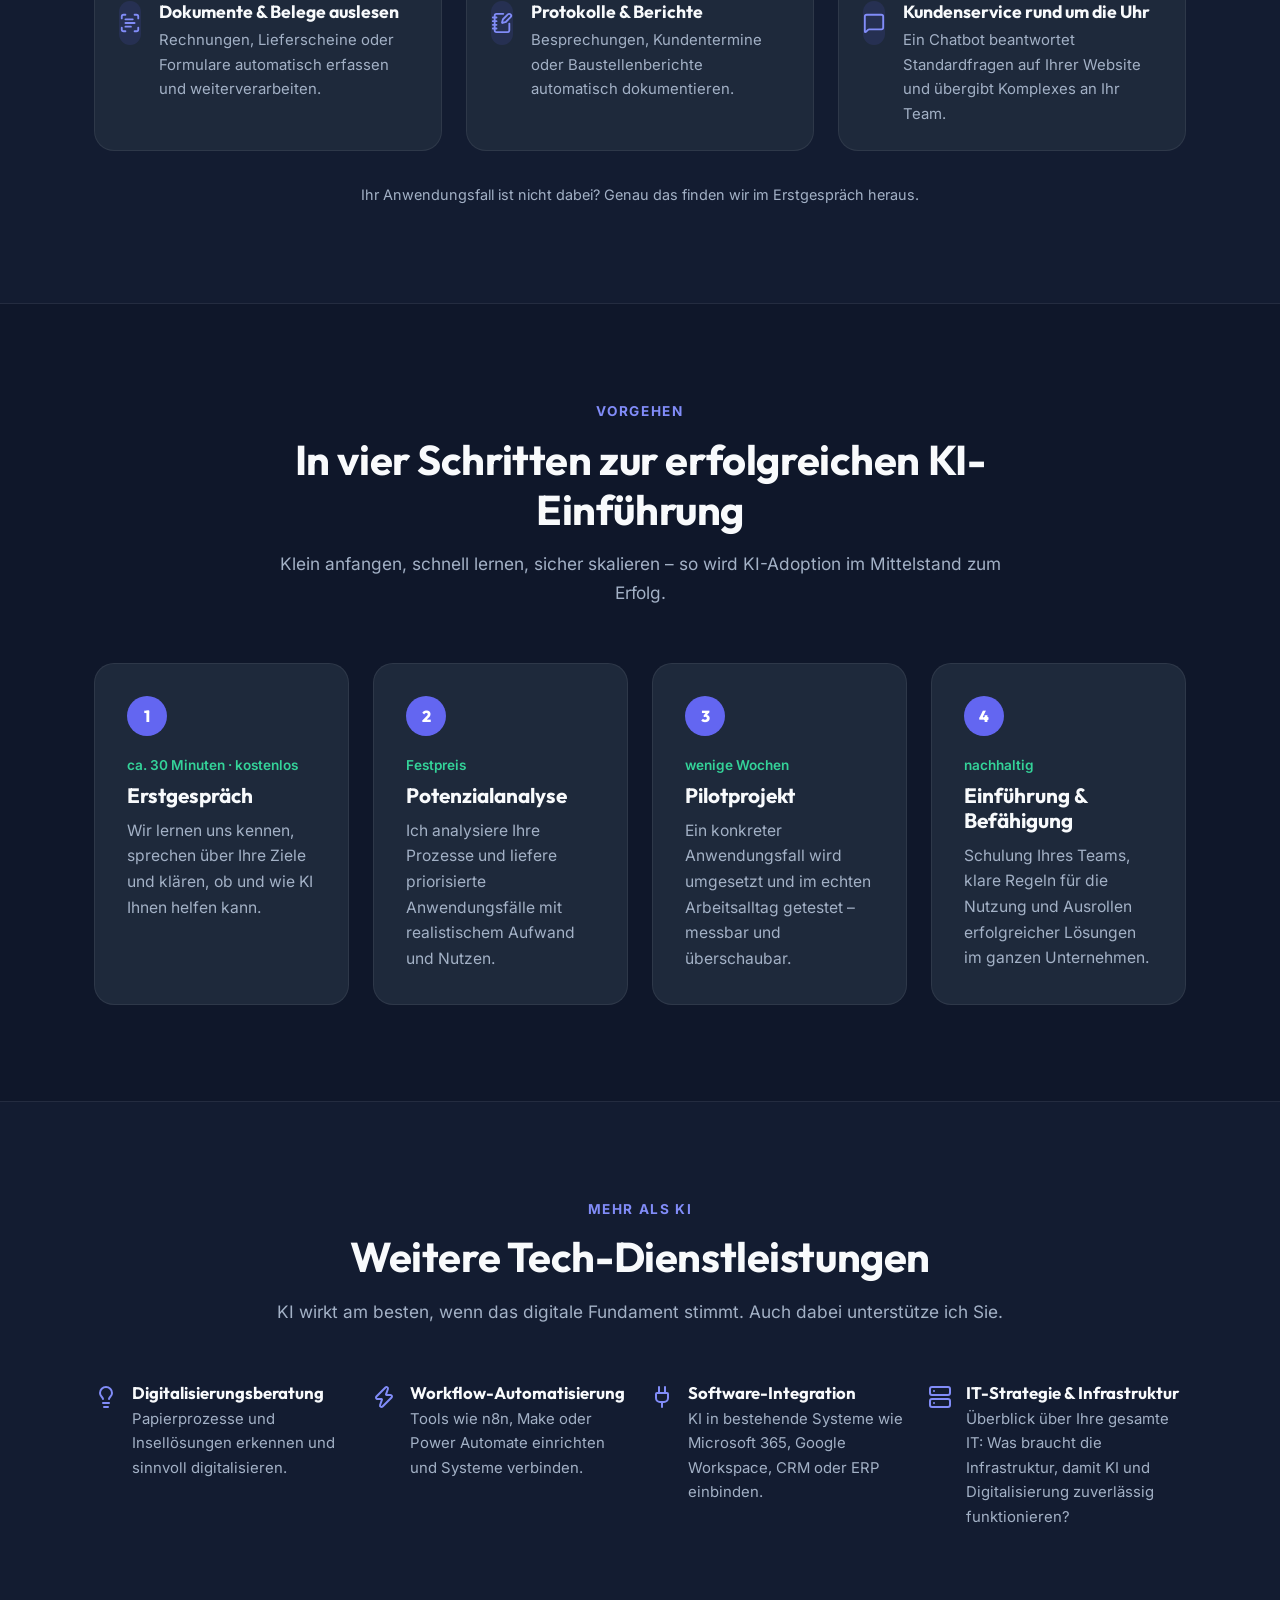
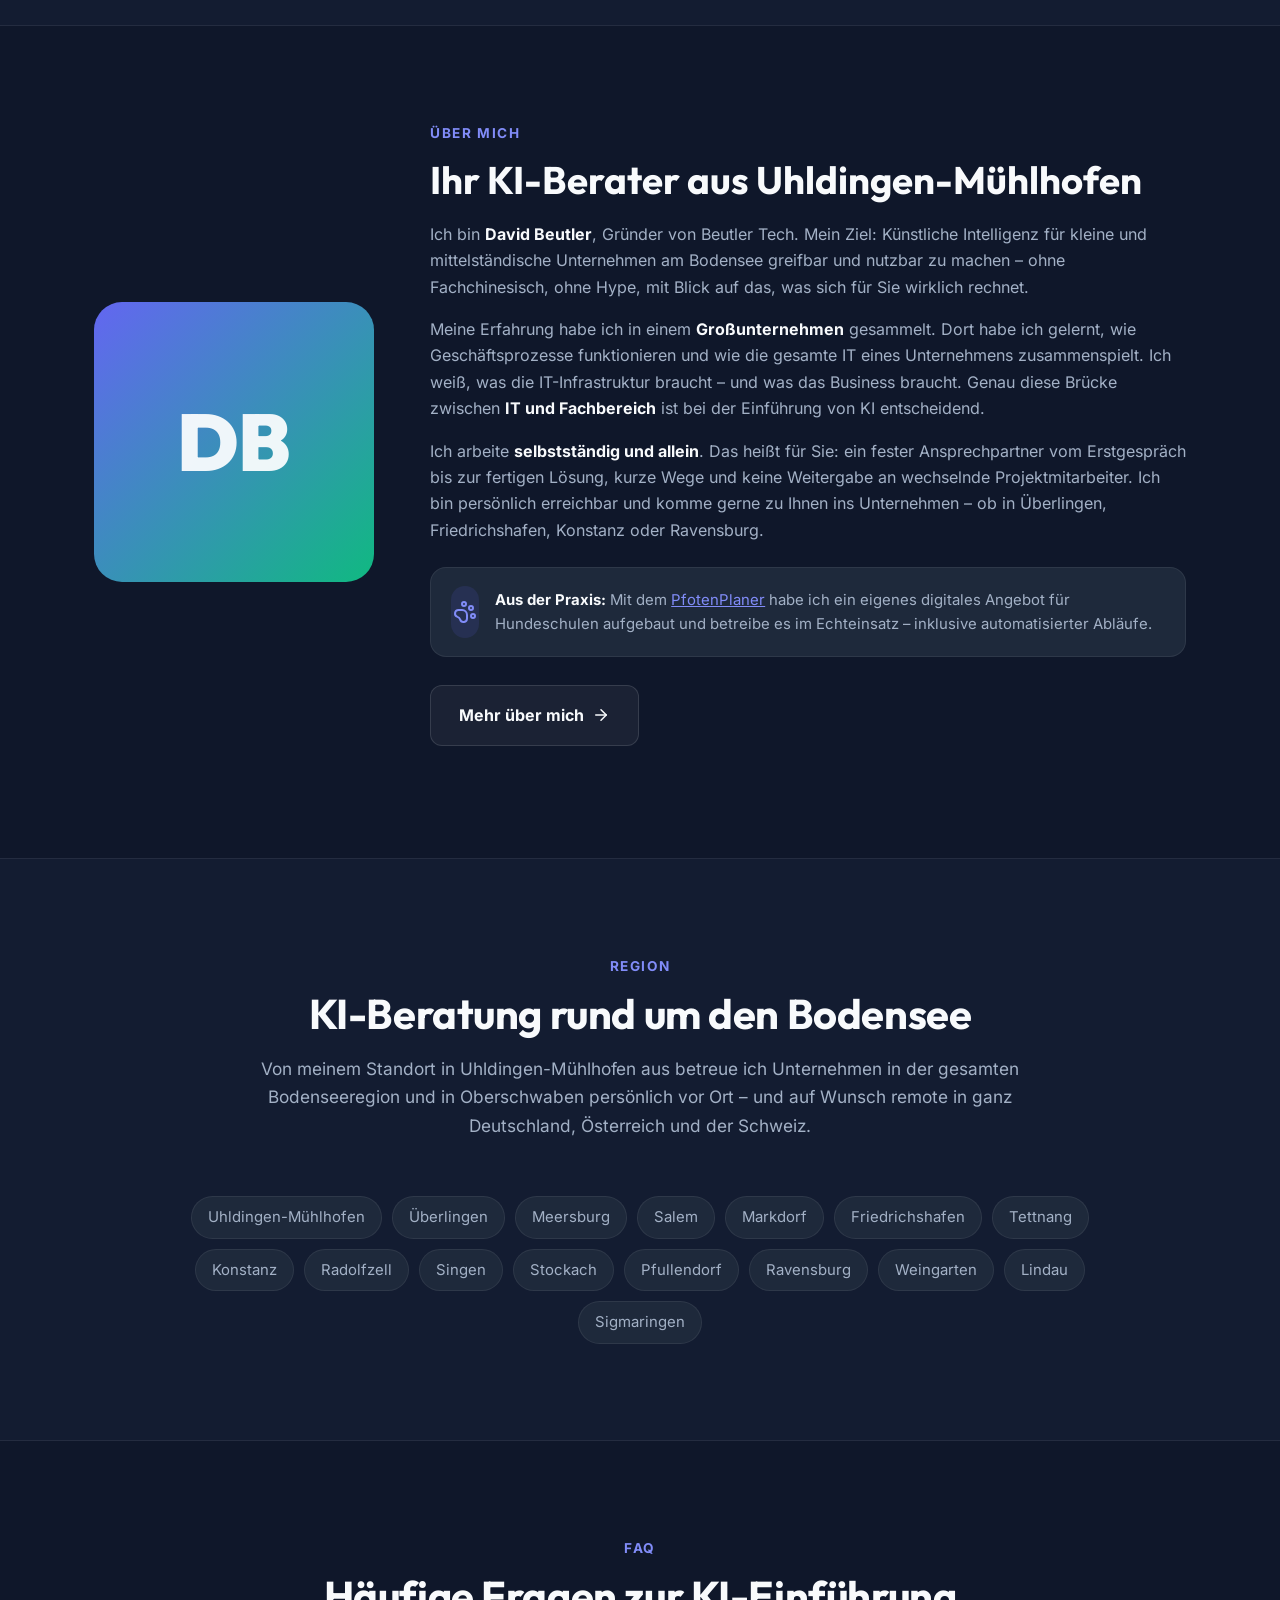
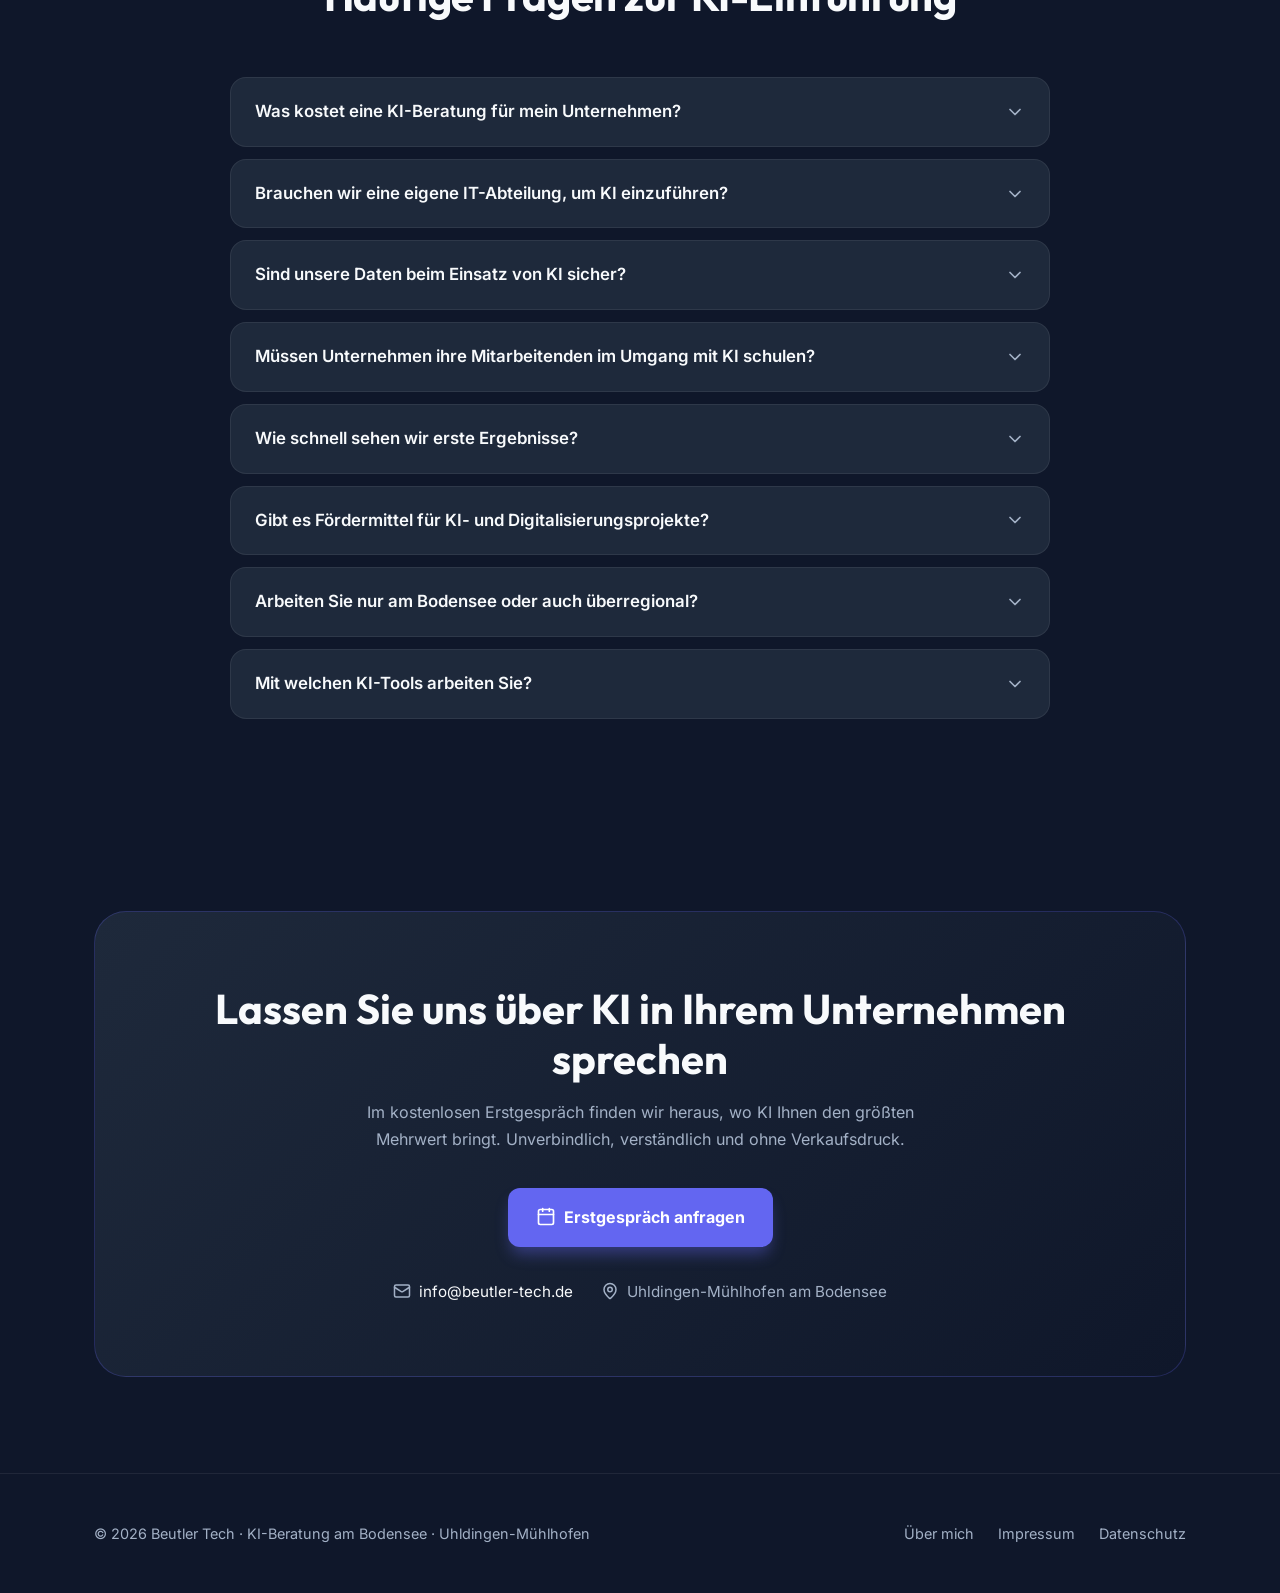
==== commit 4bd88f17: "Startseite: Animation „Warum Beutler Tech?“ als eigenen Abschnitt einbauen Die einminütige Animation" ====
--- a/index.html
+++ b/index.html
@@ -233,6 +233,185 @@
             </div>
         </section>
 
+        <!-- ANIMATION: WARUM BEUTLER TECH -->
+        <section class="section" id="warum" aria-labelledby="warum-title">
+            <div class="container">
+                <div class="section-title">
+                    <span class="eyebrow">In einer Minute erklärt</span>
+                    <h2 id="warum-title">Warum Beutler Tech?</h2>
+                    <p>Agentur, Online-Kurs, Förderprogramm oder Tool-Anbieter: Jeder Weg hat seine Lücke. Die
+                        Animation zeigt, was Sie bei mir stattdessen bekommen.</p>
+                </div>
+                <div class="why-anim" id="warum-anim">
+                    <template shadowrootmode="open">
+                        <link rel="stylesheet" href="assets/css/animation.css">
+                        <div class="wrap">
+                          <div class="stage" id="stage" tabindex="0" role="region" aria-label="Animation: Warum Beutler Tech" aria-roledescription="Animation">
+
+                            <!-- S1 -->
+                            <section class="scene on" data-dur="6.5" data-label="Der KI-Lärm" aria-label="Szene 1">
+                              <div class="noise" id="noise" aria-hidden="true"></div>
+                              <div class="s1-text">
+                                <p class="h1 a">Alle reden über KI.</p>
+                                <p class="h2 a s1-q">Aber wo fängt <span class="hl">Ihr Betrieb</span> an?</p>
+                              </div>
+                            </section>
+
+                            <!-- S2 -->
+                            <section class="scene" data-dur="7" data-label="Wo es hakt" aria-label="Szene 2">
+                              <p class="kick a">Die Herausforderung</p>
+                              <p class="h1 a" style="--d:.15s">Warum KI im Mittelstand oft stecken bleibt</p>
+                              <div class="grid2">
+                                <div class="block a" style="--d:.9s"><svg viewBox="0 0 24 24" fill="none" stroke="currentColor" stroke-width="2" stroke-linecap="round" stroke-linejoin="round"><circle cx="12" cy="12" r="10"/><path d="M9.1 9a3 3 0 0 1 5.8 1c0 2-3 3-3 3"/><path d="M12 17h.01"/></svg><div><b>Wo anfangen?</b><p class="s">Unzählige Tools, unklar, was sich wirklich lohnt.</p></div></div>
+                                <div class="block a" style="--d:1.3s"><svg viewBox="0 0 24 24" fill="none" stroke="currentColor" stroke-width="2" stroke-linecap="round" stroke-linejoin="round"><path d="M20 13c0 5-3.5 7.5-7.66 8.95a1 1 0 0 1-.67-.01C7.5 20.5 4 18 4 13V6a1 1 0 0 1 1-1c2 0 4.5-1.2 6.24-2.72a1.17 1.17 0 0 1 1.52 0C14.51 3.81 17 5 19 5a1 1 0 0 1 1 1z"/><path d="M12 8v4"/><path d="M12 16h.01"/></svg><div><b>Unsicher beim Datenschutz</b><p class="s">DSGVO, KI-Verordnung, Geschäftsgeheimnisse.</p></div></div>
+                                <div class="block a" style="--d:1.7s"><svg viewBox="0 0 24 24" fill="none" stroke="currentColor" stroke-width="2" stroke-linecap="round" stroke-linejoin="round"><path d="M16 21v-2a4 4 0 0 0-4-4H6a4 4 0 0 0-4 4v2"/><circle cx="9" cy="7" r="4"/><path d="m17 8 5 5"/><path d="m22 8-5 5"/></svg><div><b>Team nicht mitgenommen</b><p class="s">Lizenzen bleiben ungenutzt oder werden wild genutzt.</p></div></div>
+                                <div class="block a" style="--d:2.1s"><svg viewBox="0 0 24 24" fill="none" stroke="currentColor" stroke-width="2" stroke-linecap="round" stroke-linejoin="round"><circle cx="12" cy="12" r="10"/><path d="M12 6v6l4 2"/></svg><div><b>Keine Zeit</b><p class="s">Das Tagesgeschäft lässt keinen Raum dafür.</p></div></div>
+                              </div>
+                              <p class="s2-end a" style="--d:4s">Genau hier setze ich an.</p>
+                            </section>
+
+                            <!-- S3 -->
+                            <section class="scene" data-dur="9.5" data-label="Die üblichen Wege" aria-label="Szene 3">
+                              <p class="kick a">Die üblichen Wege</p>
+                              <p class="h1 a" style="--d:.15s">Gute Angebote gibt es viele. Jedes lässt eine Lücke.</p>
+                              <div class="routes">
+                                <div class="route a" style="--d:.9s; --g:3.4s">
+                                  <span class="name">KI-Agentur</span>
+                                  <span class="s plus">Viel Know-how, große Teams</span>
+                                  <span class="gapline"><i>–</i> Wechselnde Gesichter, Projekte im Konzernformat</span>
+                                </div>
+                                <div class="route a" style="--d:1.2s; --g:4s">
+                                  <span class="name">Online-Kurs</span>
+                                  <span class="s plus">Schnell ein Zertifikat</span>
+                                  <span class="gapline"><i>–</i> Ohne Ihre echten Abläufe und Daten</span>
+                                </div>
+                                <div class="route a" style="--d:1.5s; --g:4.6s">
+                                  <span class="name">Förderprogramm &amp; Kammer</span>
+                                  <span class="s plus">Kostenlose Orientierung</span>
+                                  <span class="gapline"><i>–</i> Die Umsetzung bleibt bei Ihnen</span>
+                                </div>
+                                <div class="route a" style="--d:1.8s; --g:5.2s">
+                                  <span class="name">Tool-Anbieter</span>
+                                  <span class="s plus">Fertige Produkte</span>
+                                  <span class="gapline"><i>–</i> Empfohlen wird das eigene</span>
+                                </div>
+                              </div>
+                            </section>
+
+                            <!-- S4 -->
+                            <section class="scene" data-dur="10" data-label="Ein Weg" aria-label="Szene 4">
+                              <p class="kick a">So arbeite ich</p>
+                              <p class="h1 a" style="--d:.15s">Ein Weg. <span class="hl">Ein Ansprechpartner.</span></p>
+                              <div class="path">
+                                <div class="track"><div class="fill anim"></div></div>
+                                <div class="runner anim" aria-hidden="true"></div>
+                                <div class="step a" style="--d:.6s; --l:1.4s"><span class="node anim">1</span><span class="meta">30 Min · kostenlos</span><span class="name">Erstgespräch</span></div>
+                                <div class="step a" style="--d:.8s; --l:3.2s"><span class="node anim">2</span><span class="meta">Festpreis</span><span class="name">Potenzialanalyse</span></div>
+                                <div class="step a" style="--d:1s; --l:5s"><span class="node anim">3</span><span class="meta">wenige Wochen</span><span class="name">Pilotprojekt</span></div>
+                                <div class="step a" style="--d:1.2s; --l:6.8s"><span class="node anim">4</span><span class="meta">nachhaltig</span><span class="name">Einführung &amp; Schulung</span></div>
+                              </div>
+                              <div class="s4-foot a" style="--d:7.2s"><span class="face">DB</span><span>Vom ersten Gespräch bis zum Alltag sprechen Sie immer mit mir. Keine Übergaben.</span></div>
+                            </section>
+
+                            <!-- S5 -->
+                            <section class="scene" data-dur="7.5" data-label="Business trifft IT" aria-label="Szene 5">
+                              <p class="kick a">Business und IT zusammengedacht</p>
+                              <p class="h1 a" style="--d:.15s">Ich spreche beide Sprachen.</p>
+                              <div class="bridge">
+                                <div class="side a" style="--anim:left; --d:.6s">
+                                  <span class="name">Ihr Fachbereich</span>
+                                  <div class="tags"><span class="tag">Angebote</span><span class="tag">E-Mail-Postfach</span><span class="tag">Firmenwissen</span><span class="tag">Belege</span></div>
+                                </div>
+                                <div class="span a" style="--anim:fade; --d:1.2s">
+                                  <svg viewBox="0 0 120 40" aria-hidden="true"><path class="anim" d="M4 30 C 34 2, 86 2, 116 30" fill="none" stroke="#34d399" stroke-width="3" stroke-linecap="round"/><circle cx="60" cy="9" r="5" fill="#34d399"/></svg>
+                                  <span class="s">Konzernerfahrung, übersetzt auf Ihre Betriebsgröße</span>
+                                </div>
+                                <div class="side it a" style="--d:.9s">
+                                  <span class="name">Ihre IT</span>
+                                  <div class="tags"><span class="tag">Microsoft 365</span><span class="tag">ERP &amp; CRM</span><span class="tag">Infrastruktur</span><span class="tag">Berechtigungen</span></div>
+                                </div>
+                              </div>
+                            </section>
+
+                            <!-- S6 -->
+                            <section class="scene" data-dur="8.5" data-label="Daten &amp; Recht" aria-label="Szene 6">
+                              <div class="s6">
+                                <div class="vault a" style="--anim:pop; --d:.3s" aria-hidden="true">
+                                  <div class="ring"></div><div class="ring r2"></div>
+                                  <div class="orbit anim">
+                                    <span class="anim" style="--r:0deg">ChatGPT</span>
+                                    <span class="anim" style="--r:72deg">Copilot</span>
+                                    <span class="anim" style="--r:144deg">Claude</span>
+                                    <span class="anim" style="--r:216deg">Mistral</span>
+                                    <span class="anim" style="--r:288deg">Open Source</span>
+                                  </div>
+                                  <div class="core"><svg viewBox="0 0 24 24" fill="none" stroke="currentColor" stroke-width="2" stroke-linecap="round" stroke-linejoin="round"><rect x="3" y="11" width="18" height="11" rx="2"/><path d="M7 11V7a5 5 0 0 1 10 0v4"/></svg></div>
+                                </div>
+                                <div class="list">
+                                  <p class="kick flush a">Datenschutz zuerst</p>
+                                  <div class="li a" style="--d:.8s"><svg viewBox="0 0 24 24" fill="none" stroke="currentColor" stroke-width="2.4" stroke-linecap="round" stroke-linejoin="round"><path d="M20 6 9 17l-5-5"/></svg><div><b>Ihre Daten bleiben bei Ihnen</b><p class="s">EU-Verarbeitung oder lokal betriebene Modelle</p></div></div>
+                                  <div class="li a" style="--d:1.3s"><svg viewBox="0 0 24 24" fill="none" stroke="currentColor" stroke-width="2.4" stroke-linecap="round" stroke-linejoin="round"><path d="M20 6 9 17l-5-5"/></svg><div><b>Herstellerunabhängig</b><p class="s">Empfohlen wird, was zu Ihnen passt</p></div></div>
+                                  <div class="li a" style="--d:1.8s"><svg viewBox="0 0 24 24" fill="none" stroke="currentColor" stroke-width="2.4" stroke-linecap="round" stroke-linejoin="round"><path d="M20 6 9 17l-5-5"/></svg><div><b>Klare Regeln fürs Team</b><p class="s">KI-Nutzungsrichtlinie statt Schatten-KI</p></div></div>
+                                  <div class="date a" style="--d:3s">
+                                    <span class="day">02.12.2026</span>
+                                    <span class="s" style="color:var(--text)">Ab dann gelten die Kennzeichnungspflichten nach Art. 50 KI-Verordnung. Wir klären vorher, was davon Sie betrifft.</span>
+                                  </div>
+                                </div>
+                              </div>
+                            </section>
+
+                            <!-- S7 -->
+                            <section class="scene" data-dur="9" data-label="Im Vergleich" aria-label="Szene 7">
+                              <p class="kick a">Im Vergleich</p>
+                              <p class="h2 a" style="--d:.15s">Was Sie typischerweise bekommen</p>
+                              <div class="matrix" id="matrix" role="table" aria-label="Vergleich typischer Angebote"></div>
+                              <div class="legend a" style="--anim:fade; --d:.6s">
+                                <span><i class="dot f"></i> ja</span><span><i class="dot h"></i> teilweise</span><span><i class="dot n"></i> meist nicht</span>
+                                <span>Vereinfachte Einordnung typischer Angebote, keine Bewertung einzelner Anbieter.</span>
+                              </div>
+                            </section>
+
+                            <!-- S8 -->
+                            <section class="scene" data-dur="9" data-label="Erstgespräch" aria-label="Szene 8">
+                              <div class="s8">
+                                <div>
+                                  <div class="brand a">
+                                    <svg viewBox="0 0 512 512" aria-hidden="true"><defs><linearGradient id="lg" x1="0" y1="0" x2="1" y2="1"><stop offset="0" stop-color="#818cf8"/><stop offset="1" stop-color="#6366f1"/></linearGradient></defs><rect width="512" height="512" rx="128" fill="#1e293b"/><path d="M160 120H300C360 120 400 160 400 210C400 260 360 300 300 300H160V120Z" fill="none" stroke="url(#lg)" stroke-width="40" stroke-linecap="round" stroke-linejoin="round" opacity=".4"/><path d="M160 212H300C360 212 400 252 400 302C400 352 360 392 300 392H160V212Z" fill="none" stroke="url(#lg)" stroke-width="40" stroke-linecap="round" stroke-linejoin="round"/><circle cx="210" cy="302" r="25" fill="#34d399"/></svg>
+                                    <span>Beutler Tech</span>
+                                  </div>
+                                  <p class="h1 a" style="--d:.3s">KI, die Ihr Team <span class="hl">wirklich nutzt.</span></p>
+                                  <a class="cta a" href="#kontakt" style="--anim:pop; --d:1.4s">Kostenloses Erstgespräch · ca. 30 Minuten</a>
+                                  <p class="contact a" style="--d:2s">beutler-tech.de · info@beutler-tech.de</p>
+                                </div>
+                                <div class="lake a" style="--anim:fade; --d:.4s" aria-hidden="true">
+                                  <svg viewBox="0 0 400 230">
+                                    <path class="anim" pathLength="900" d="M351.6 190.8C350.7 187.4 344.1 178.0 340.3 174.0C336.5 170.0 334.3 169.7 329.0 166.7C323.7 163.7 314.6 158.9 308.3 156.1C302.0 153.3 297.0 152.5 291.3 149.9C285.6 147.3 279.7 145.7 274.3 140.4C268.9 135.1 263.6 123.3 259.2 118.0C254.8 112.7 254.2 111.0 247.9 108.5C241.6 106.0 229.1 104.4 221.5 102.9C213.9 101.4 208.3 101.0 202.6 99.5C196.9 98.0 192.5 96.3 187.5 93.9C182.5 91.5 177.1 88.2 172.4 85.0C167.7 81.8 162.6 78.5 159.2 74.9C155.8 71.4 156.1 68.8 151.7 63.7C147.3 58.7 138.8 49.6 132.8 44.6C126.8 39.6 120.9 37.4 115.9 34.0C110.9 30.6 107.4 27.8 102.7 24.5C98.0 21.2 91.6 15.3 87.6 14.4C83.6 13.5 79.5 16.8 78.9 18.9C78.3 20.9 80.5 23.9 83.8 26.7C87.1 29.5 93.9 32.2 98.9 35.7C103.9 39.2 109.0 43.8 114.0 48.0C119.0 52.2 124.7 56.4 129.1 60.9C133.5 65.4 137.3 71.3 140.4 74.9C143.5 78.5 146.2 79.7 147.9 82.7C149.6 85.7 150.0 90.0 150.6 92.8C151.2 95.6 152.8 97.6 151.7 99.5C150.6 101.4 146.5 103.4 144.2 104.0C141.9 104.6 138.8 102.4 137.7 102.9C136.6 103.4 136.3 105.5 137.7 106.8C139.1 108.1 143.0 108.9 146.0 110.7C149.0 112.5 151.1 114.3 155.5 117.4C159.9 120.5 166.4 125.1 172.4 129.2C178.4 133.3 184.7 137.7 191.3 142.1C197.9 146.5 206.4 150.5 212.1 155.5C217.8 160.5 221.5 167.4 225.3 172.3C229.1 177.2 230.9 180.9 234.7 185.2C238.5 189.5 243.8 194.6 247.9 198.1C252.0 201.6 254.8 205.0 259.2 205.9C263.6 206.8 269.6 205.0 274.3 203.7C279.0 202.4 283.7 200.2 287.5 198.1C291.3 195.9 293.4 192.6 296.9 190.8C300.4 189.0 304.5 187.4 308.3 187.4C312.1 187.4 316.8 189.6 319.6 190.8C322.4 192.0 322.7 193.7 325.2 194.7C327.7 195.7 331.2 197.0 334.7 197.0C338.2 197.0 343.2 195.7 346.0 194.7C348.8 193.7 352.6 194.2 351.6 190.8Z" fill="rgba(99,102,241,0.10)" stroke="#818cf8" stroke-width="1.6" stroke-linejoin="round"/>
+                                    <path class="anim" pathLength="900" d="M135.5 100.1C133.2 100.6 125.4 100.0 121.5 99.5C117.6 99.0 115.5 97.7 112.1 97.3C108.6 96.9 105.2 96.9 100.8 97.3C96.4 97.7 90.1 99.1 85.7 99.5C81.3 99.9 78.5 98.9 74.4 99.5C70.3 100.1 65.6 101.4 61.2 102.9C56.8 104.4 52.4 107.4 48.0 108.5C43.6 109.6 38.8 109.9 34.7 109.6C30.6 109.3 26.1 107.7 23.4 106.8C20.7 105.9 17.9 104.9 18.5 104.0C19.1 103.1 23.6 101.8 27.2 101.2C30.8 100.6 36.0 101.1 40.4 100.6C44.8 100.1 49.2 99.7 53.6 98.4C58.0 97.1 63.2 95.0 66.8 92.8C70.4 90.6 74.8 87.4 75.1 85.0C75.4 82.6 72.0 80.3 68.7 78.2C65.4 76.1 59.3 74.5 55.5 72.6C51.7 70.7 46.7 69.0 46.1 67.0C45.5 65.0 48.6 61.9 51.7 60.3C54.8 58.7 60.5 57.8 64.9 57.5C69.3 57.2 73.7 57.2 78.1 58.6C82.5 60.0 87.2 63.5 91.3 65.9C95.4 68.3 99.2 71.1 102.7 73.2C106.2 75.3 109.0 76.7 112.1 78.8C115.2 80.9 119.0 83.8 121.5 86.1C124.0 88.4 124.9 91.0 127.2 92.8C129.5 94.6 134.1 95.5 135.5 96.7C136.9 97.9 137.8 99.6 135.5 100.1Z" fill="rgba(99,102,241,0.10)" stroke="#818cf8" stroke-width="1.6" stroke-linejoin="round"/>
+                                    <path class="anim isle" pathLength="900" d="M83.8 83.3C83.5 81.7 86.9 79.3 89.4 78.8C91.9 78.3 96.2 79.5 98.9 80.5C101.6 81.5 105.0 83.7 105.3 85.0C105.6 86.3 103.1 87.8 100.8 88.3C98.5 88.8 94.1 89.1 91.3 88.3C88.5 87.5 84.1 84.9 83.8 83.3Z" stroke="#818cf8" stroke-width="1.2" stroke-linejoin="round"/>
+                                    <circle cx="136.6" cy="104.0" r="2" fill="#64748b"/><text class="tw" x="131.6" y="118.0" text-anchor="end">Konstanz</text><circle cx="251.7" cy="108.5" r="2" fill="#64748b"/><text class="tw" x="253.7" y="101.5" text-anchor="start">Friedrichshafen</text><circle cx="329.0" cy="166.7" r="2" fill="#64748b"/><text class="tw" x="334.0" y="161.7" text-anchor="start">Lindau</text>
+                                    <circle class="pulse anim" cx="156.6" cy="69.3" r="5" fill="#34d399"/>
+                                    <circle class="pin" cx="156.6" cy="69.3" r="5" fill="#34d399"/>
+                                    <text class="home" x="166.6" y="63.3">Uhldingen-Mühlhofen</text>
+                                    <text x="14" y="216">Bodensee · vor Ort oder remote in DACH</text>
+                                  </svg>
+                                </div>
+                              </div>
+                            </section>
+                          </div>
+
+                          <div class="controls" hidden>
+                            <button class="btn" id="play" type="button" aria-label="Pause"><svg viewBox="0 0 24 24" fill="currentColor"><rect x="6" y="4" width="4" height="16" rx="1"/><rect x="14" y="4" width="4" height="16" rx="1"/></svg></button>
+                            <button class="btn" id="replay" type="button" aria-label="Von vorn"><svg viewBox="0 0 24 24" fill="none" stroke="currentColor" stroke-width="2" stroke-linecap="round" stroke-linejoin="round"><path d="M3 12a9 9 0 1 0 9-9 9.75 9.75 0 0 0-6.74 2.74L3 8"/><path d="M3 3v5h5"/></svg></button>
+                            <div class="chapters" id="chapters"></div>
+                            <span class="time" id="time">0:00</span>
+                          </div>
+                          <p class="hint" hidden>Leertaste pausiert, Pfeiltasten wechseln die Szene, sobald die Animation angeklickt ist.</p>
+                        </div>
+                    </template>
+                </div>
+            </div>
+        </section>
+
         <!-- PROBLEM -->
         <section class="section section-alt" aria-labelledby="problem-title">
             <div class="container">
@@ -660,6 +839,7 @@
         </div>
     </footer>
 
+    <script src="assets/js/animation.js" defer></script>
     <script>
         // Mobile Navigation
         const toggle = document.querySelector('.nav-toggle');
--- a/assets/css/style.css
+++ b/assets/css/style.css
@@ -906,3 +906,16 @@
         margin: 0 auto;
     }
 }
+
+/* --- ANIMATION „WARUM BEUTLER TECH“ ---
+   Die Animation selbst liegt in assets/css/animation.css (Shadow DOM). */
+@property --wa-angle {
+    syntax: '<angle>';
+    inherits: false;
+    initial-value: 0deg;
+}
+
+.why-anim {
+    max-width: 1040px;
+    margin: 0 auto;
+}
--- a/assets/css/animation.css
+++ b/assets/css/animation.css
@@ -0,0 +1,284 @@
+/* Beutler Tech – Animation „Warum Beutler Tech“ (Startseite).
+   Wird in einem Shadow DOM geladen, damit sich die Regeln nicht mit style.css überschneiden. */
+:host {
+  display: block;
+  --ink: #0f172a;
+  --ink-2: #131c31;
+  --panel: #1e293b;
+  --line: rgba(255, 255, 255, 0.08);
+  --line-2: rgba(255, 255, 255, 0.16);
+  --text: #f8fafc;
+  --muted: #a3b1c6;
+  --dim: #64748b;
+  --indigo: #818cf8;
+  --indigo-strong: #6366f1;
+  --indigo-soft: rgba(99, 102, 241, 0.14);
+  --green: #34d399;
+  --green-soft: rgba(52, 211, 153, 0.14);
+  --gap: #f2b56b;
+  --gap-soft: rgba(242, 181, 107, 0.12);
+  --display: 'Outfit', system-ui, -apple-system, 'Segoe UI', sans-serif;
+  --body: 'Inter', system-ui, -apple-system, 'Segoe UI', sans-serif;
+  --ease: cubic-bezier(0.22, 1, 0.36, 1);
+}
+* { box-sizing: border-box; margin: 0; }
+.wrap { display: grid; gap: 18px; color: var(--text); font-family: var(--body); }
+
+/* ---------- Stage ---------- */
+.stage {
+  position: relative;
+  width: 100%;
+  aspect-ratio: 16 / 9;
+  max-width: 100%;
+  border-radius: 22px;
+  overflow: hidden;
+  background:
+    radial-gradient(60% 70% at 85% 10%, rgba(99,102,241,0.16), transparent 70%),
+    radial-gradient(50% 60% at 5% 100%, rgba(52,211,153,0.08), transparent 70%),
+    var(--ink-2);
+  border: 1px solid var(--line);
+  container-type: inline-size;
+  container-name: stage;
+  --h1: 4.4cqw; --h2: 2.6cqw; --t: 1.55cqw; --s: 1.15cqw; --pad: 5cqw;
+}
+@media (max-width: 640px) { .stage { aspect-ratio: 3 / 4; } }
+@container stage (max-width: 640px) {
+  .stage, .scene { --h1: 7.4cqw; --h2: 5cqw; --t: 3.6cqw; --s: 2.9cqw; --pad: 6cqw; }
+}
+.stage::before { /* faint dot grid */
+  content: ""; position: absolute; inset: 0; pointer-events: none;
+  background-image: radial-gradient(rgba(255,255,255,0.06) 1px, transparent 1.2px);
+  background-size: 2.2cqw 2.2cqw;
+  mask-image: radial-gradient(80% 80% at 50% 50%, #000 30%, transparent 100%);
+}
+.scene {
+  position: absolute; inset: 0;
+  padding: var(--pad);
+  display: flex; flex-direction: column; justify-content: center;
+  opacity: 0; visibility: hidden;
+  transition: opacity .5s var(--ease), visibility 0s linear .5s;
+}
+.scene.on { opacity: 1; visibility: visible; transition: opacity .6s var(--ease) .15s, visibility 0s; }
+.h1 { font-family: var(--display); font-weight: 600; font-size: var(--h1); line-height: 1.08; letter-spacing: -0.02em; margin: 0; text-wrap: balance; }
+.h2 { font-family: var(--display); font-weight: 600; font-size: var(--h2); line-height: 1.15; margin: 0; text-wrap: balance; }
+.t { font-size: var(--t); line-height: 1.45; color: var(--muted); margin: 0; }
+.s { font-size: var(--s); line-height: 1.4; color: var(--muted); margin: 0; }
+.kick { font-size: var(--s); letter-spacing: .14em; text-transform: uppercase; color: var(--indigo); font-weight: 600; margin: 0 0 1.2cqw; }
+.kick.flush { margin: 0; }
+.hl { color: var(--green); }
+.hi { color: var(--indigo); }
+
+/* animation primitives: only run while the scene is on */
+.a { opacity: 0; }
+.scene.on .a { animation: var(--anim, up) .8s var(--ease) var(--d, 0s) both; }
+.paused .scene.on .a, .paused .scene.on .anim { animation-play-state: paused !important; }
+@keyframes up { from { opacity: 0; transform: translateY(1.6cqw); } to { opacity: 1; transform: none; } }
+@keyframes pop { 0% { opacity: 0; transform: scale(.6); } 60% { opacity: 1; transform: scale(1.06); } 100% { opacity: 1; transform: none; } }
+@keyframes fade { from { opacity: 0; } to { opacity: 1; } }
+@keyframes left { from { opacity: 0; transform: translateX(-2cqw); } to { opacity: 1; transform: none; } }
+
+/* ---------- S1: noise ---------- */
+.noise { position: absolute; inset: 0; }
+.chip {
+  position: absolute; left: var(--x); top: var(--y);
+  font-size: var(--s); padding: .5em .9em; border-radius: 999px;
+  border: 1px solid var(--line-2); color: var(--muted); background: rgba(30,41,59,.7);
+  white-space: nowrap; opacity: 0;
+}
+.scene.on .chip { animation: chipIn .6s var(--ease) var(--d) both, drift var(--dur) ease-in-out var(--d) infinite alternate, chipOut 1s var(--ease) 3.4s both; }
+@keyframes chipIn { from { opacity: 0; transform: scale(.7); } to { opacity: .9; transform: none; } }
+@keyframes drift { to { translate: var(--dx) var(--dy); } }
+@keyframes chipOut { to { opacity: .16; filter: blur(2px); } }
+.s1-text { position: relative; z-index: 2; text-align: center; display: grid; gap: 1.4cqw; justify-items: center; }
+.s1-text .h1:first-child { --d: .2s; }
+.s1-q { --d: 3.6s; }
+
+/* ---------- S2: blockers ---------- */
+.grid2 { display: grid; grid-template-columns: 1fr 1fr; gap: 1.6cqw; margin-top: 2.6cqw; }
+.block {
+  display: flex; gap: 1.4cqw; align-items: flex-start;
+  padding: 1.8cqw; border-radius: 1.4cqw; background: var(--panel); border: 1px solid var(--line);
+}
+.block svg { width: 3cqw; height: 3cqw; color: var(--gap); flex: none; }
+.block b { display: block; font-family: var(--display); font-weight: 600; font-size: var(--t); color: var(--text); margin-bottom: .3em; }
+.s2-end { margin-top: 2.4cqw; font-family: var(--display); font-size: var(--h2); font-weight: 500; }
+@container stage (max-width: 640px) {
+  .grid2 { grid-template-columns: 1fr; gap: 2.4cqw; }
+  .block { padding: 3cqw; border-radius: 3cqw; gap: 3cqw; }
+  .block svg { width: 6cqw; height: 6cqw; }
+  .block .s { display: none; }
+}
+
+/* ---------- S3: the usual routes ---------- */
+.routes { display: grid; grid-template-columns: repeat(4, 1fr); gap: 1.4cqw; margin-top: 2.6cqw; }
+.route { padding: 1.8cqw; border-radius: 1.4cqw; background: var(--panel); border: 1px solid var(--line); display: grid; gap: 1cqw; align-content: start; }
+.route .name { font-family: var(--display); font-weight: 600; font-size: var(--t); }
+.route .plus { color: var(--text); }
+.gapline { display: flex; gap: .6em; align-items: flex-start; color: var(--gap); font-size: var(--s); line-height: 1.4; padding-top: 1cqw; border-top: 1px dashed rgba(242,181,107,.35); opacity: 0; }
+.scene.on .gapline { animation: fade .6s var(--ease) var(--g) both; }
+.gapline i { font-style: normal; font-weight: 700; }
+@container stage (max-width: 640px) {
+  .routes { grid-template-columns: 1fr 1fr; gap: 2.4cqw; }
+  .route { padding: 3cqw; border-radius: 3cqw; gap: 1.6cqw; }
+  .route .plus { display: none; }
+}
+
+/* ---------- S4: one path ---------- */
+.path { position: relative; margin-top: 4cqw; display: grid; grid-template-columns: repeat(4, 1fr); gap: 1.4cqw; }
+.track { position: absolute; left: 12.5%; right: 12.5%; top: 1.6cqw; height: 2px; background: var(--line-2); }
+.track .fill { position: absolute; inset: 0; background: linear-gradient(90deg, var(--green), var(--indigo)); transform-origin: left; transform: scaleX(0); }
+.scene.on .track .fill { animation: grow 5.4s linear 1.4s both; }
+@keyframes grow { to { transform: scaleX(1); } }
+.runner { position: absolute; top: calc(1.6cqw + 1px); left: 12.5%; width: 2.2cqw; height: 2.2cqw; margin: -1.1cqw 0 0 -1.1cqw; border-radius: 50%; background: var(--green); box-shadow: 0 0 0 .6cqw rgba(52,211,153,.18), 0 0 3cqw rgba(52,211,153,.6); opacity: 0; z-index: 2; }
+.scene.on .runner { animation: fade .4s 1.1s both, run 5.4s linear 1.4s both; }
+@keyframes run { to { left: 87.5%; } }
+.step { display: grid; justify-items: center; text-align: center; gap: .8cqw; }
+.step .node { width: 3.2cqw; height: 3.2cqw; border-radius: 50%; border: 2px solid var(--line-2); background: var(--ink-2); display: grid; place-items: center; font-family: var(--display); font-weight: 600; font-size: var(--s); color: var(--dim); position: relative; z-index: 1; }
+.scene.on .step .node { animation: lit .5s var(--ease) var(--l) both; }
+@keyframes lit { to { border-color: var(--green); color: var(--text); background: #12332b; } }
+.step .meta { font-size: var(--s); color: var(--green); font-weight: 600; letter-spacing: .02em; }
+.step .name { font-family: var(--display); font-weight: 600; font-size: var(--t); }
+.s4-foot { margin-top: 3.4cqw; display: flex; align-items: center; gap: 1.2cqw; font-size: var(--t); }
+.face { width: 3.6cqw; height: 3.6cqw; border-radius: 50%; background: linear-gradient(135deg, var(--indigo), var(--indigo-strong)); display: grid; place-items: center; font-family: var(--display); font-weight: 700; font-size: var(--s); color: #fff; flex: none; }
+@container stage (max-width: 640px) {
+  .path { grid-template-columns: 1fr; gap: 3.6cqw; margin-top: 4cqw; padding-left: 12cqw; }
+  .track { left: 4.2cqw; right: auto; top: 3cqw; bottom: 3cqw; width: 2px; height: auto; }
+  .track .fill { transform-origin: top; transform: scaleY(0); }
+  .scene.on .track .fill { animation-name: growY; }
+  @keyframes growY { to { transform: scaleY(1); } }
+  .runner { left: calc(4.2cqw + 1px); top: 3cqw; width: 4.4cqw; height: 4.4cqw; margin: -2.2cqw 0 0 -2.2cqw; }
+  .scene.on .runner { animation-name: fade, runY; }
+  @keyframes runY { to { top: calc(100% - 3cqw); } }
+  .step { justify-items: start; text-align: left; grid-template-columns: auto 1fr; column-gap: 3cqw; row-gap: .4cqw; margin-left: -12cqw; }
+  .step .node { width: 8.4cqw; height: 8.4cqw; grid-row: span 2; }
+  .face { width: 8cqw; height: 8cqw; }
+}
+
+/* ---------- S5: bridge ---------- */
+.bridge { display: grid; grid-template-columns: 1fr auto 1fr; align-items: center; gap: 2cqw; margin-top: 3cqw; }
+.side { padding: 2cqw; border-radius: 1.4cqw; background: var(--panel); border: 1px solid var(--line); display: grid; gap: 1cqw; }
+.side .name { font-family: var(--display); font-weight: 600; font-size: var(--h2); }
+.tags { display: flex; flex-wrap: wrap; gap: .6cqw; }
+.tag { font-size: var(--s); padding: .35em .7em; border-radius: 999px; background: var(--indigo-soft); color: #c7d2fe; }
+.side.it .tag { background: var(--green-soft); color: #a7f3d0; }
+.span { width: 16cqw; display: grid; justify-items: center; gap: .8cqw; }
+.span svg { width: 100%; height: auto; overflow: visible; }
+.span path { stroke-dasharray: 200; stroke-dashoffset: 200; }
+.scene.on .span path { animation: draw 1.6s var(--ease) 1.4s both; }
+@keyframes draw { to { stroke-dashoffset: 0; } }
+.span .s { text-align: center; color: var(--text); }
+@container stage (max-width: 640px) {
+  .bridge { grid-template-columns: 1fr; gap: 2cqw; }
+  .span { width: 70cqw; justify-self: center; grid-template-columns: auto 1fr; align-items: center; gap: 2.4cqw; }
+  .span svg { display: none; }
+  .span::before { content: ""; width: 3.4cqw; height: 3.4cqw; border-radius: 50%; background: var(--green); box-shadow: 0 0 3cqw rgba(52,211,153,.6); }
+  .span .s { text-align: left; }
+  .side { padding: 3.4cqw; border-radius: 3cqw; }
+}
+
+/* ---------- S6: data + law ---------- */
+.s6 { display: grid; grid-template-columns: auto minmax(0, 36cqw); justify-content: center; gap: 6cqw; align-items: center; }
+.vault { position: relative; aspect-ratio: 1; max-width: 100%; width: 26cqw; justify-self: center; }
+.vault .ring { position: absolute; inset: 0; border-radius: 50%; border: 1px dashed var(--line-2); }
+.vault .ring { inset: 13%; }
+.vault .ring.r2 { inset: 27%; border: 1px solid rgba(52,211,153,.35); background: radial-gradient(circle, rgba(52,211,153,.12), transparent 70%); }
+.vault .core { position: absolute; inset: 36%; border-radius: 30%; background: var(--panel); border: 1px solid var(--green); display: grid; place-items: center; }
+.vault .core svg { width: 50%; color: var(--green); }
+.orbit { position: absolute; inset: 0; }
+.orbit span { --R: 9.6cqw; position: absolute; left: 50%; top: 50%; font-size: var(--s); color: var(--muted); padding: .3em .7em; border-radius: 999px; border: 1px solid var(--line-2); background: var(--ink-2); white-space: nowrap; transform: translate(-50%, -50%) rotate(calc(var(--r) + var(--wa-angle))) translateY(calc(-1 * var(--R))) rotate(calc(-1 * (var(--r) + var(--wa-angle)))); }
+.scene.on .orbit span { animation: orbit 24s linear infinite; }
+@keyframes orbit { to { --wa-angle: 360deg; } }
+.list { display: grid; gap: 1.6cqw; }
+.li { display: flex; gap: 1.2cqw; align-items: flex-start; }
+.li svg { width: 2.4cqw; height: 2.4cqw; color: var(--green); flex: none; margin-top: .2cqw; }
+.li b { display: block; font-family: var(--display); font-size: var(--t); font-weight: 600; color: var(--text); }
+.date { display: flex; gap: 1.4cqw; align-items: center; padding: 1.4cqw 1.6cqw; border-radius: 1.2cqw; border: 1px solid rgba(129,140,248,.4); background: var(--indigo-soft); }
+.date .day { font-family: var(--display); font-weight: 700; font-size: var(--h2); color: var(--text); font-variant-numeric: tabular-nums; white-space: nowrap; }
+@container stage (max-width: 640px) {
+  .s6 { grid-template-columns: minmax(0, 1fr); gap: 3cqw; }
+  .vault { width: 32cqw; }
+  .orbit span { --R: 11.8cqw; }
+  .li svg { width: 5cqw; height: 5cqw; }
+  .li .s { display: none; }
+  .date { padding: 3cqw; border-radius: 3cqw; gap: 3cqw; }
+}
+
+/* ---------- S7: matrix ---------- */
+.matrix { margin-top: 2.2cqw; display: grid; grid-template-columns: 2.2fr repeat(5, 1fr); font-size: var(--s); border-radius: 1.4cqw; overflow: hidden; border: 1px solid var(--line); }
+.matrix > div { padding: .9cqw 1cqw; border-bottom: 1px solid var(--line); display: flex; align-items: center; justify-content: center; text-align: center; }
+.matrix > .rl { justify-content: flex-start; text-align: left; color: var(--text); }
+.matrix > .ch { color: var(--muted); font-weight: 600; line-height: 1.2; }
+.matrix > .bt { background: rgba(52,211,153,.07); }
+.matrix > .ch.bt { color: var(--green); font-family: var(--display); font-size: var(--t); }
+.dot { width: 1.5cqw; height: 1.5cqw; border-radius: 50%; display: inline-block; }
+.dot.f { background: var(--green); }
+.dot.h { background: linear-gradient(90deg, var(--muted) 50%, transparent 50%); border: 1.5px solid var(--muted); }
+.dot.n { border: 1.5px solid var(--dim); width: 1.1cqw; height: 1.1cqw; }
+.legend { display: flex; flex-wrap: wrap; gap: .6cqw 2cqw; margin-top: 1.2cqw; font-size: var(--s); color: var(--dim); align-items: center; }
+.legend span { display: inline-flex; gap: .6em; align-items: center; }
+.cell { opacity: 0; }
+.scene.on .cell { animation: pop .45s var(--ease) var(--d) both; }
+@container stage (max-width: 640px) {
+  .matrix { grid-template-columns: 2.4fr repeat(5, 1fr); border-radius: 3cqw; }
+  .matrix > div { padding: 1.6cqw .8cqw; }
+  .matrix > .ch { font-size: 2.3cqw; }
+  .matrix > .ch.bt { font-size: 2.6cqw; }
+  .dot { width: 3.2cqw; height: 3.2cqw; }
+  .dot.n { width: 2.4cqw; height: 2.4cqw; }
+}
+
+/* ---------- S8: CTA ---------- */
+.s8 { display: grid; grid-template-columns: 1fr 1fr; gap: 3cqw; align-items: center; }
+.brand { display: flex; align-items: center; gap: 1.4cqw; margin-bottom: 2cqw; }
+.brand svg { width: 5cqw; height: 5cqw; }
+.brand span { font-family: var(--display); font-weight: 600; font-size: var(--h2); }
+.cta { text-decoration: none; display: inline-flex; align-items: center; gap: 1em; margin-top: 2.4cqw; padding: 1.1cqw 2cqw; border-radius: 999px; background: var(--indigo-strong); color: #fff; font-weight: 600; font-size: var(--t); box-shadow: 0 0 4cqw rgba(99,102,241,.45); }
+.contact { margin-top: 1.6cqw; font-size: var(--t); color: var(--text); user-select: all; }
+.lake svg { width: 100%; height: auto; overflow: visible; }
+.lake path { stroke-dasharray: 900; stroke-dashoffset: 900; }
+.scene.on .lake path { animation: draw2 2.4s var(--ease) .6s both; }
+@keyframes draw2 { to { stroke-dashoffset: 0; } }
+.pin { opacity: 0; transform-box: fill-box; transform-origin: center; }
+.scene.on .pin { animation: pop .6s var(--ease) 2.4s both; }
+.pulse { transform-box: fill-box; transform-origin: center; opacity: 0; }
+.scene.on .pulse { animation: pulse 2s ease-out 2.8s infinite; }
+@keyframes pulse { from { opacity: .7; transform: scale(1); } to { opacity: 0; transform: scale(4); } }
+.lake text { font-family: var(--body); font-size: 11px; fill: var(--muted); }
+.lake .tw { font-size: 9px; fill: var(--dim); }
+.lake .home { fill: var(--text); font-weight: 600; }
+.lake .isle { fill: var(--ink-2); }
+@container stage (max-width: 640px) {
+  .s8 { grid-template-columns: 1fr; gap: 2cqw; }
+  .lake { order: -1; width: 100%; justify-self: center; }
+  .brand svg { width: 10cqw; height: 10cqw; }
+  .cta { padding: 2.6cqw 4.4cqw; }
+}
+
+/* ---------- Controls ---------- */
+.controls { display: flex; align-items: center; gap: 14px; flex-wrap: wrap; }
+.btn { appearance: none; border: 1px solid var(--line-2); background: var(--panel); color: var(--text); border-radius: 999px; height: 40px; min-width: 40px; padding: 0 14px; display: inline-flex; align-items: center; justify-content: center; gap: 8px; font: 500 14px var(--body); cursor: pointer; }
+.btn:hover { border-color: var(--indigo); }
+.btn:focus-visible, .chap:focus-visible { outline: 2px solid var(--indigo); outline-offset: 2px; }
+.btn svg { width: 16px; height: 16px; }
+.chapters { flex: 1; min-width: 0; display: grid; grid-template-columns: var(--cols); gap: 4px; }
+.chap { appearance: none; border: 0; background: none; padding: 6px 0 0; cursor: pointer; text-align: left; color: var(--dim); font: 500 12px var(--body); min-width: 0; }
+.chap .bar { display: block; height: 4px; border-radius: 2px; background: var(--line-2); overflow: hidden; margin-bottom: 6px; }
+.chap .bar i { display: block; height: 100%; width: 0; background: var(--green); }
+.chap .lbl { display: block; white-space: nowrap; overflow: hidden; text-overflow: ellipsis; }
+.chap.cur { color: var(--text); }
+@media (max-width: 640px) { .chap .lbl { display: none; } }
+.time { font: 500 13px var(--body); color: var(--muted); font-variant-numeric: tabular-nums; }
+
+@media (prefers-reduced-motion: reduce) {
+  .scene, .scene.on { transition: none; }
+  .scene.on .a, .scene.on .cell, .scene.on .gapline, .scene.on .chip, .scene.on .pin { animation: none !important; opacity: 1; }
+  .scene.on .chip { opacity: .35; }
+  .scene.on .orbit, .scene.on .orbit span, .scene.on .pulse { animation: none !important; }
+  .scene.on .track .fill { animation: none; transform: none; }
+  .scene.on .runner { animation: none; opacity: 1; left: 87.5%; }
+  .scene.on .step .node { animation: none; border-color: var(--green); color: var(--text); background: #12332b; }
+  .scene.on .span path, .scene.on .lake path { animation: none; stroke-dashoffset: 0; }
+}
+
+.stage:focus-visible { outline: 2px solid var(--indigo); outline-offset: 3px; }
+.hint { font-size: 13px; color: var(--dim); text-align: center; }
